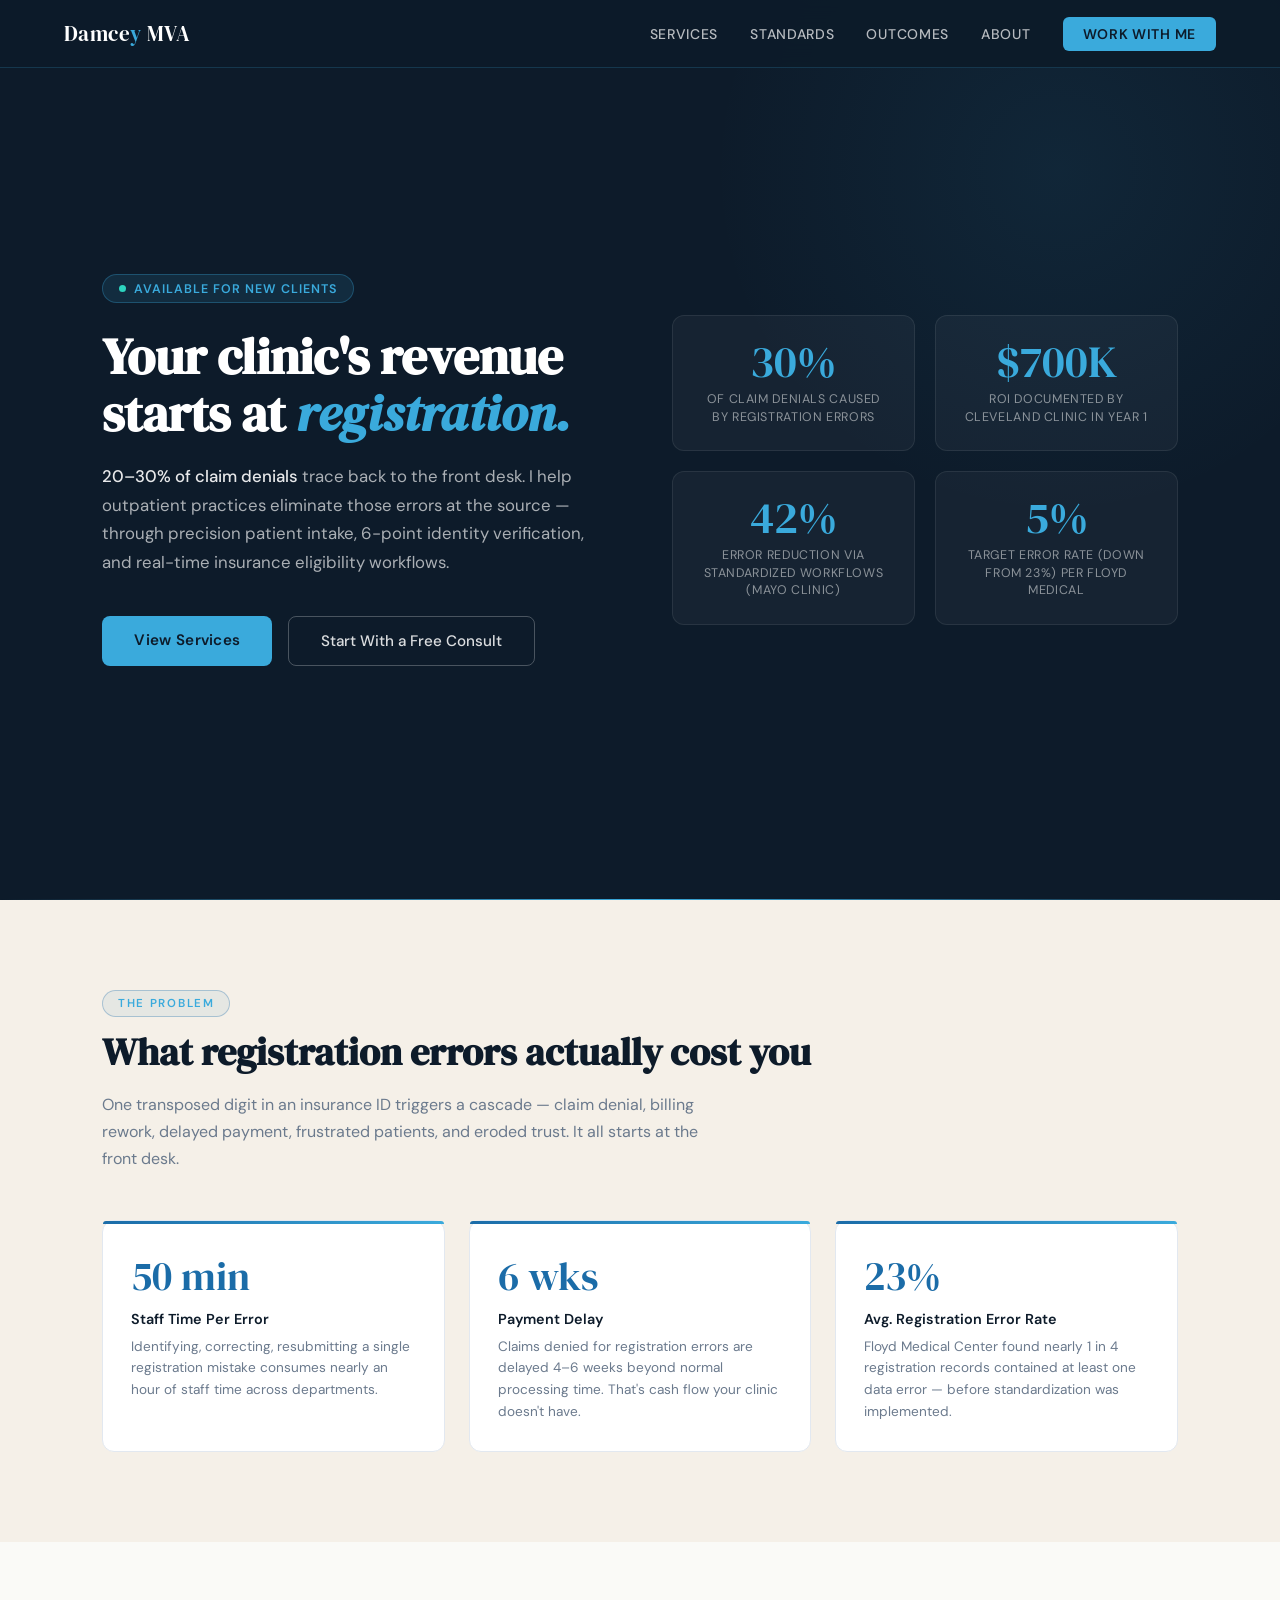
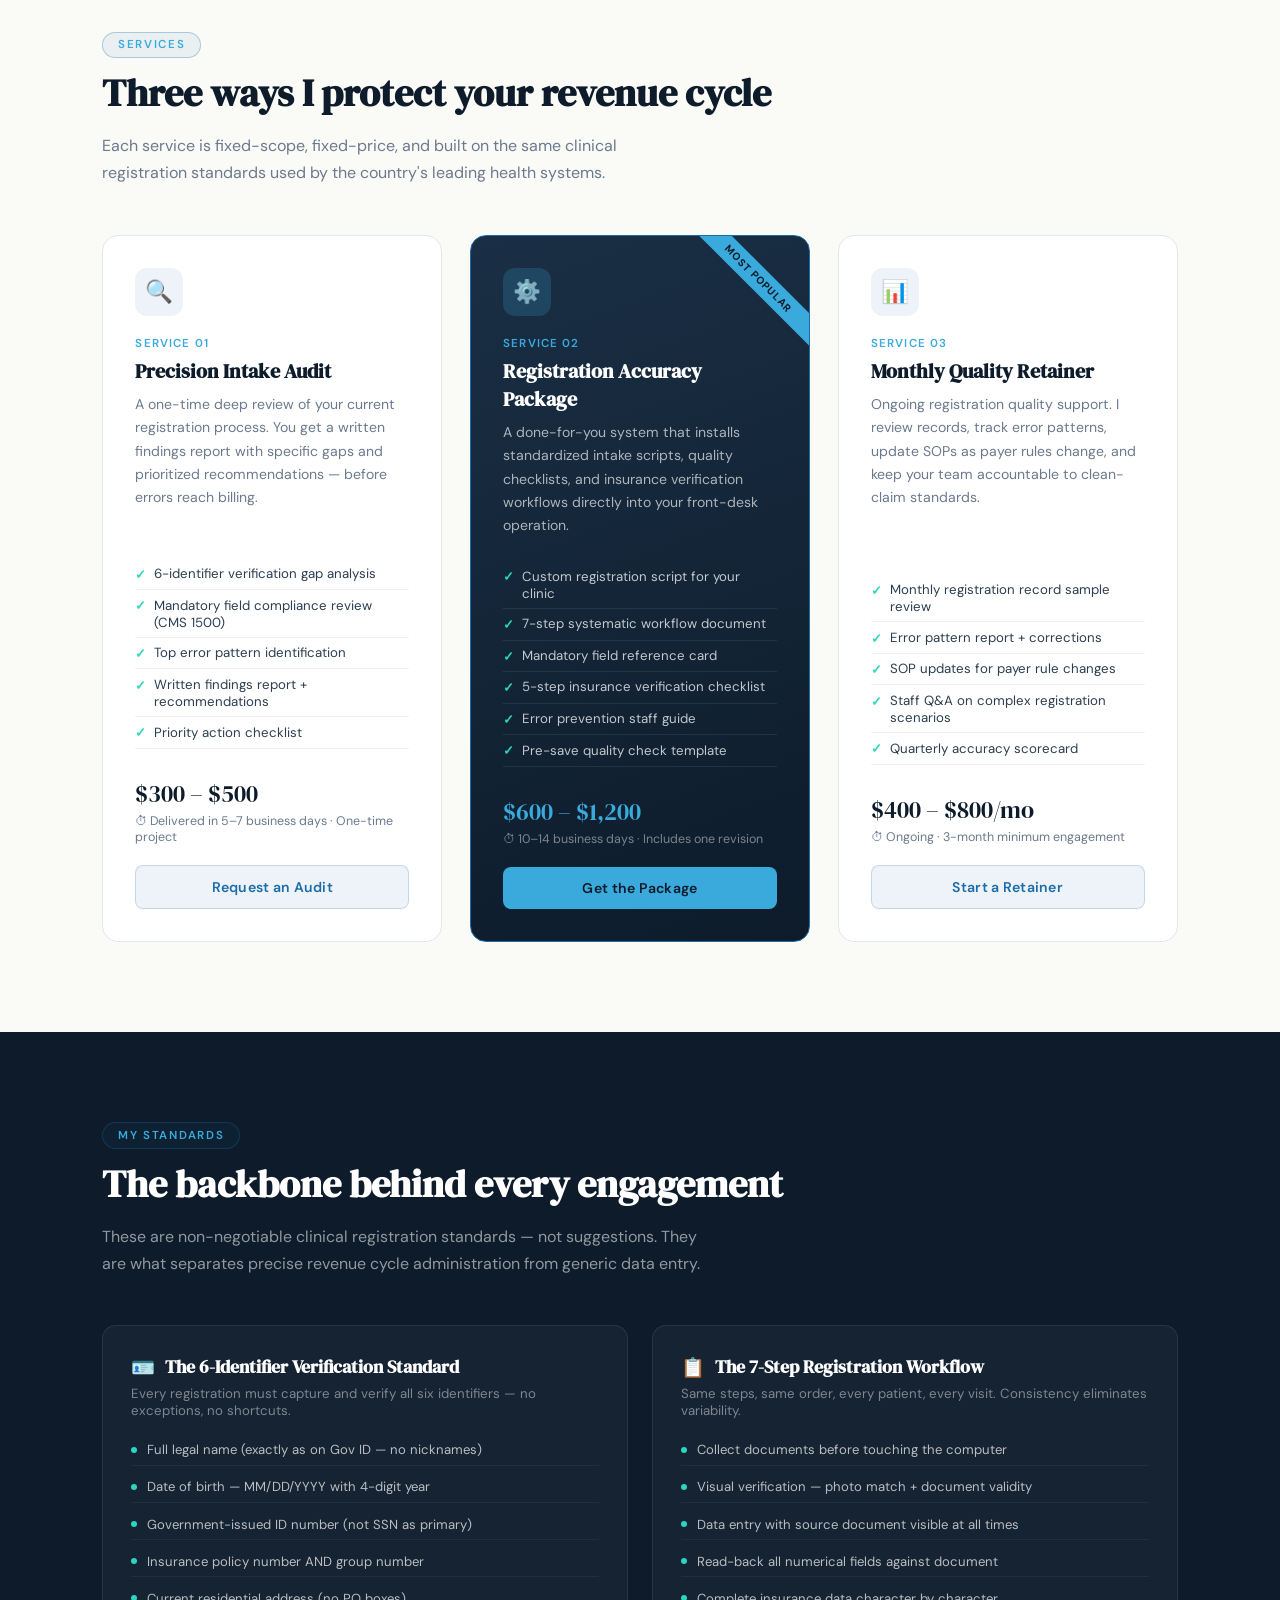
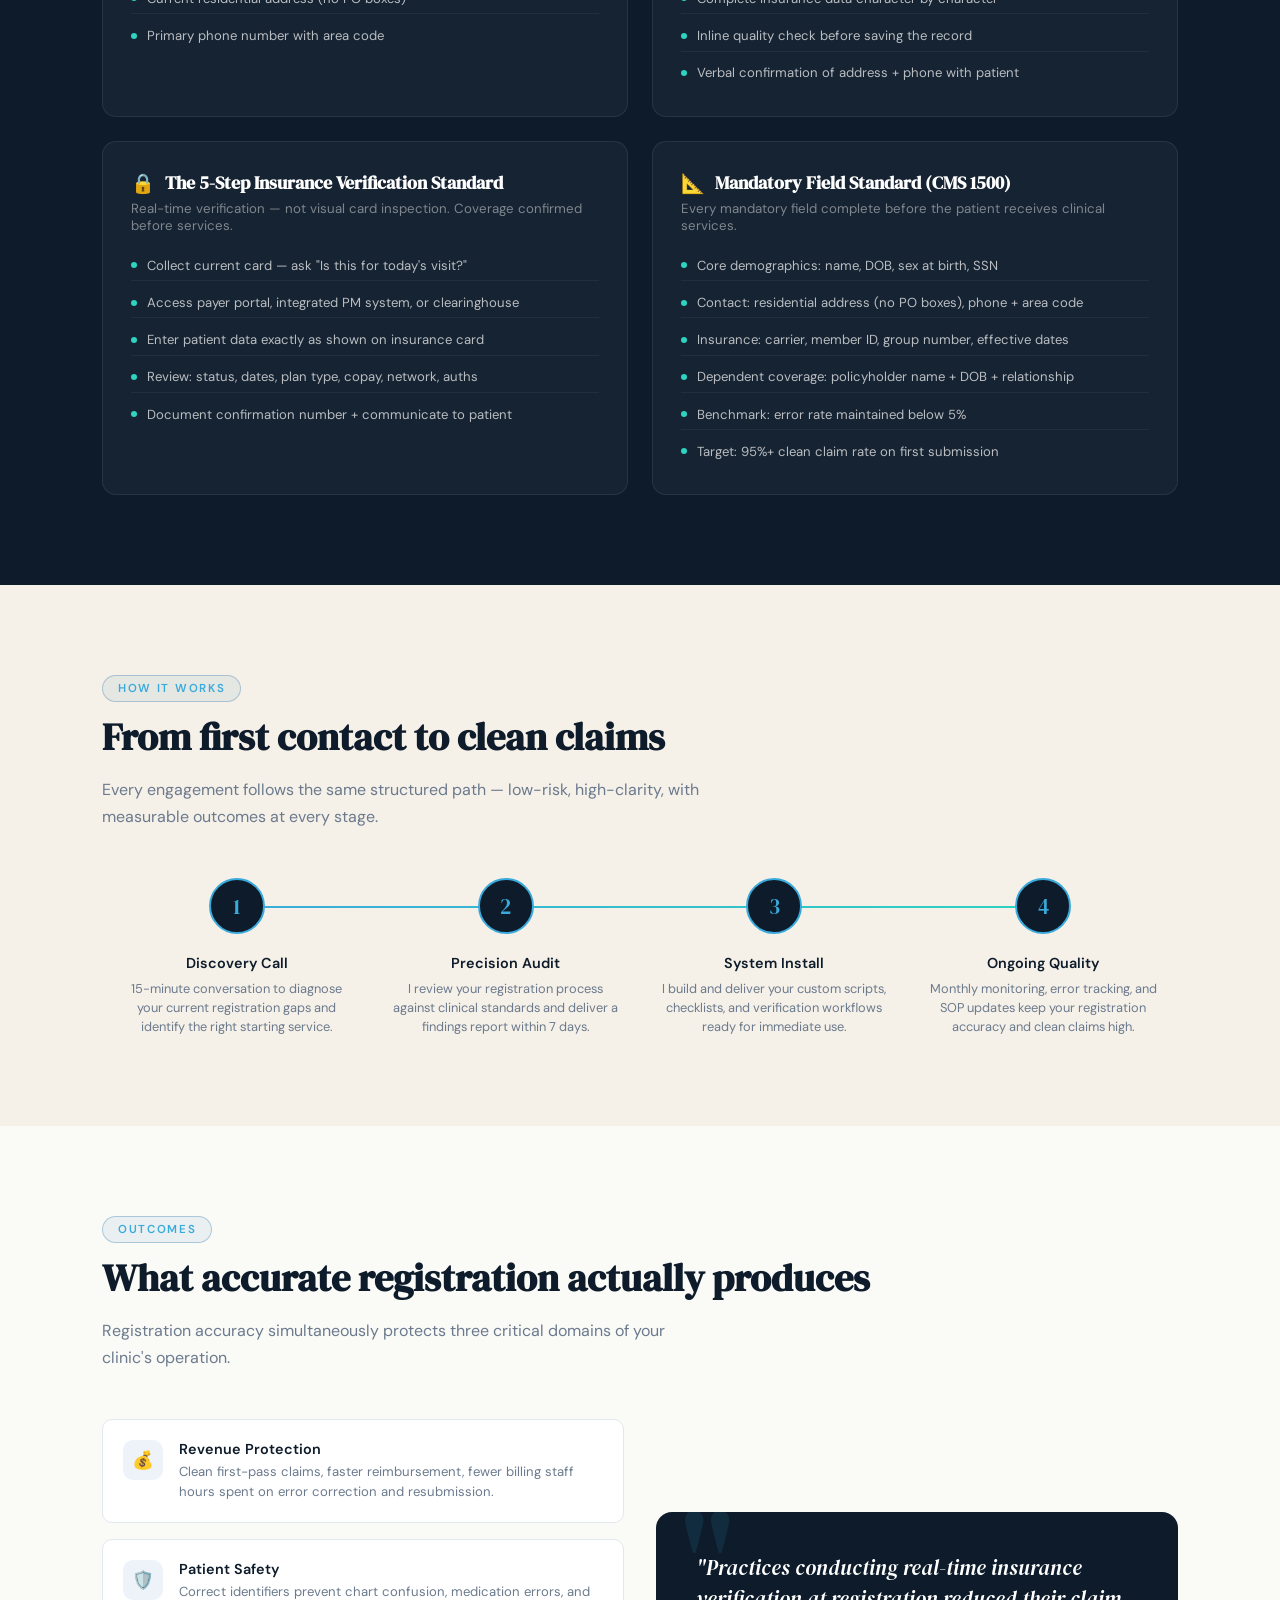
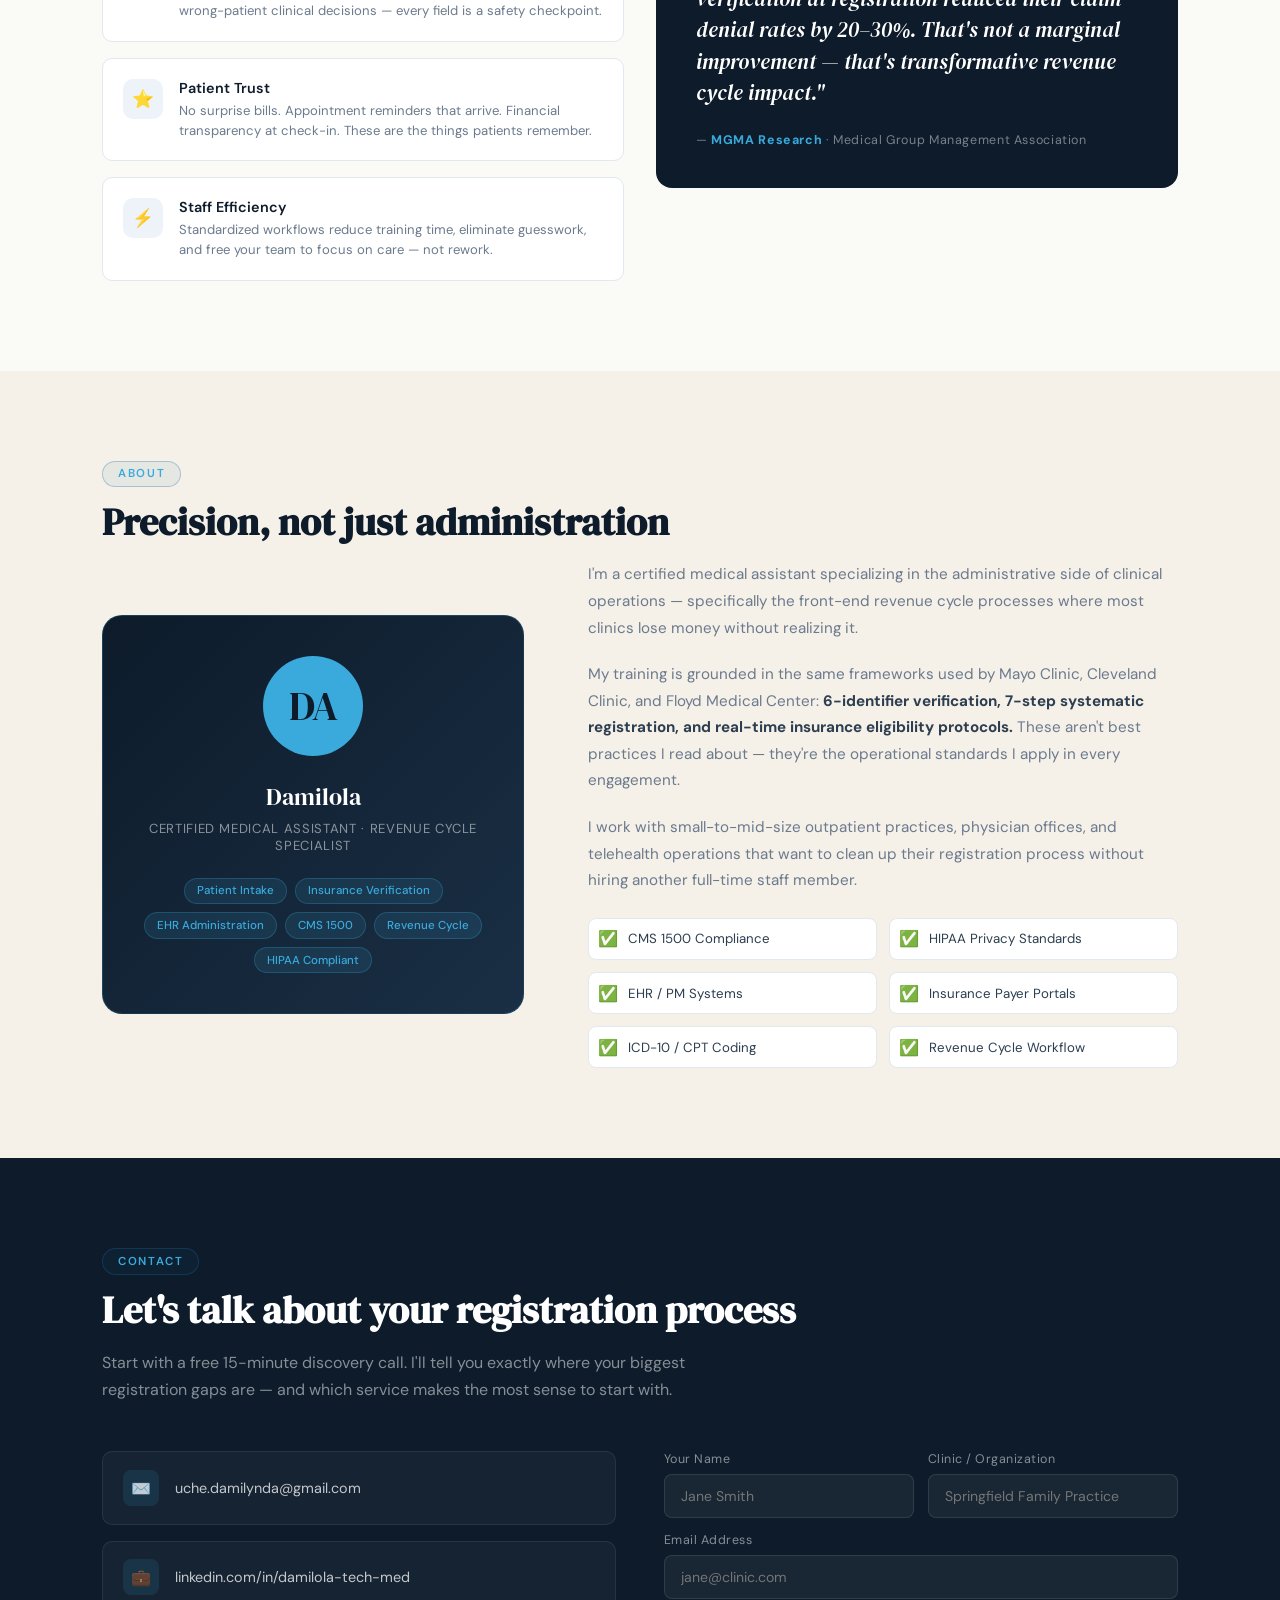
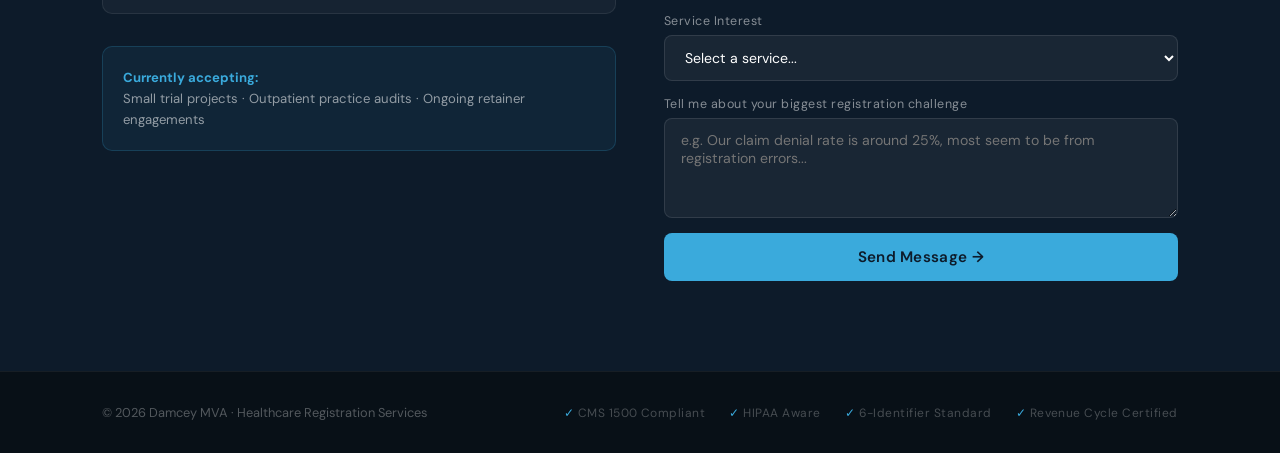
==== index.html @ 4272f85a "Modified index A more detailed clarity of my service" ====
<!DOCTYPE html>
<html lang="en">
<head>
<meta charset="UTF-8">
<meta name="viewport" content="width=device-width, initial-scale=1.0">
<title>Damilola | Medical Assistant & Revenue Cycle Specialist</title>
<link href="https://fonts.googleapis.com/css2?family=DM+Serif+Display:ital@0;1&family=DM+Sans:wght@300;400;500;600&display=swap" rel="stylesheet">
<style>
  :root {
    --navy: #0D1B2A;
    --navy2: #1A2F45;
    --blue: #1B6CA8;
    --accent: #3AAADC;
    --mint: #2DD4BF;
    --warm: #F5F0E8;
    --cream: #FAFAF7;
    --text: #2C3E50;
    --muted: #6B7A8D;
    --border: #E2E8F0;
    --white: #FFFFFF;
  }

  * { margin: 0; padding: 0; box-sizing: border-box; }

  html { scroll-behavior: smooth; }

  body {
    font-family: 'DM Sans', sans-serif;
    background: var(--cream);
    color: var(--text);
    overflow-x: hidden;
  }

  /* ── NAV ── */
  nav {
    position: fixed; top: 0; left: 0; right: 0;
    z-index: 100;
    background: rgba(13,27,42,0.97);
    backdrop-filter: blur(12px);
    padding: 0 5%;
    display: flex; align-items: center; justify-content: space-between;
    height: 68px;
    border-bottom: 1px solid rgba(58,170,220,0.2);
  }
  .nav-logo {
    font-family: 'DM Serif Display', serif;
    font-size: 1.3rem;
    color: var(--white);
    letter-spacing: 0.02em;
  }
  .nav-logo span { color: var(--accent); }
  .nav-links { display: flex; gap: 2rem; list-style: none; }
  .nav-links a {
    color: rgba(255,255,255,0.7);
    text-decoration: none;
    font-size: 0.875rem;
    font-weight: 500;
    letter-spacing: 0.05em;
    text-transform: uppercase;
    transition: color 0.2s;
  }
  .nav-links a:hover { color: var(--accent); }
  .nav-cta {
    background: var(--accent);
    color: var(--navy) !important;
    padding: 0.5rem 1.25rem;
    border-radius: 6px;
    font-weight: 600 !important;
    transition: background 0.2s !important;
  }
  .nav-cta:hover { background: var(--mint) !important; color: var(--navy) !important; }

  /* ── HERO ── */
  .hero {
    min-height: 100vh;
    background: var(--navy);
    display: grid;
    grid-template-columns: 1fr 1fr;
    align-items: center;
    padding: 100px 8% 60px;
    gap: 4rem;
    position: relative;
    overflow: hidden;
  }
  .hero::before {
    content: '';
    position: absolute; top: -20%; right: -10%;
    width: 700px; height: 700px;
    background: radial-gradient(circle, rgba(58,170,220,0.08) 0%, transparent 70%);
    pointer-events: none;
  }
  .hero::after {
    content: '';
    position: absolute; bottom: 0; left: 0; right: 0;
    height: 1px;
    background: linear-gradient(90deg, transparent, var(--accent), transparent);
  }
  .hero-tag {
    display: inline-flex; align-items: center; gap: 0.5rem;
    background: rgba(58,170,220,0.12);
    border: 1px solid rgba(58,170,220,0.3);
    border-radius: 100px;
    padding: 0.35rem 1rem;
    font-size: 0.78rem;
    color: var(--accent);
    letter-spacing: 0.08em;
    text-transform: uppercase;
    font-weight: 600;
    margin-bottom: 1.5rem;
  }
  .hero-tag::before {
    content: '';
    width: 7px; height: 7px;
    background: var(--mint);
    border-radius: 50%;
    animation: pulse 2s infinite;
  }
  @keyframes pulse {
    0%, 100% { opacity: 1; transform: scale(1); }
    50% { opacity: 0.5; transform: scale(0.7); }
  }
  .hero h1 {
    font-family: 'DM Serif Display', serif;
    font-size: clamp(2.4rem, 4vw, 3.8rem);
    color: var(--white);
    line-height: 1.12;
    margin-bottom: 1.25rem;
  }
  .hero h1 em {
    font-style: italic;
    color: var(--accent);
  }
  .hero-sub {
    font-size: 1.05rem;
    color: rgba(255,255,255,0.65);
    line-height: 1.7;
    max-width: 500px;
    margin-bottom: 2.5rem;
  }
  .hero-sub strong { color: rgba(255,255,255,0.9); font-weight: 500; }
  .hero-btns { display: flex; gap: 1rem; flex-wrap: wrap; }
  .btn-primary {
    background: var(--accent);
    color: var(--navy);
    padding: 0.85rem 2rem;
    border-radius: 8px;
    font-weight: 600;
    font-size: 0.95rem;
    text-decoration: none;
    transition: all 0.2s;
    letter-spacing: 0.02em;
  }
  .btn-primary:hover { background: var(--mint); transform: translateY(-1px); }
  .btn-outline {
    border: 1px solid rgba(255,255,255,0.25);
    color: rgba(255,255,255,0.85);
    padding: 0.85rem 2rem;
    border-radius: 8px;
    font-weight: 500;
    font-size: 0.95rem;
    text-decoration: none;
    transition: all 0.2s;
  }
  .btn-outline:hover { border-color: var(--accent); color: var(--accent); }
  .hero-stats {
    display: grid; grid-template-columns: 1fr 1fr; gap: 1.25rem;
    animation: fadeUp 0.8s 0.3s both;
  }
  @keyframes fadeUp {
    from { opacity: 0; transform: translateY(20px); }
    to { opacity: 1; transform: translateY(0); }
  }
  .stat-card {
    background: rgba(255,255,255,0.04);
    border: 1px solid rgba(255,255,255,0.08);
    border-radius: 12px;
    padding: 1.5rem;
    text-align: center;
    transition: border-color 0.2s;
  }
  .stat-card:hover { border-color: rgba(58,170,220,0.4); }
  .stat-number {
    font-family: 'DM Serif Display', serif;
    font-size: 2.8rem;
    color: var(--accent);
    line-height: 1;
    margin-bottom: 0.4rem;
  }
  .stat-label {
    font-size: 0.78rem;
    color: rgba(255,255,255,0.5);
    letter-spacing: 0.05em;
    text-transform: uppercase;
    line-height: 1.4;
  }

  /* ── SECTION SHELL ── */
  section { padding: 90px 8%; }
  .section-label {
    display: inline-block;
    font-size: 0.72rem;
    letter-spacing: 0.15em;
    text-transform: uppercase;
    font-weight: 600;
    color: var(--accent);
    margin-bottom: 0.75rem;
    padding: 0.3rem 0.9rem;
    border: 1px solid rgba(27,108,168,0.3);
    border-radius: 100px;
    background: rgba(27,108,168,0.07);
  }
  .section-heading {
    font-family: 'DM Serif Display', serif;
    font-size: clamp(1.9rem, 3vw, 2.8rem);
    color: var(--navy);
    line-height: 1.2;
    margin-bottom: 1rem;
  }
  .section-sub {
    font-size: 1rem;
    color: var(--muted);
    line-height: 1.7;
    max-width: 600px;
    margin-bottom: 3rem;
  }

  /* ── PROBLEM SECTION ── */
  .problem { background: var(--warm); }
  .problem-grid {
    display: grid; grid-template-columns: repeat(3, 1fr); gap: 1.5rem;
    margin-top: 2.5rem;
  }
  .problem-card {
    background: var(--white);
    border: 1px solid var(--border);
    border-radius: 12px;
    padding: 1.75rem;
    position: relative;
    transition: transform 0.2s, box-shadow 0.2s;
  }
  .problem-card:hover { transform: translateY(-3px); box-shadow: 0 8px 32px rgba(0,0,0,0.08); }
  .problem-card::before {
    content: '';
    position: absolute; top: 0; left: 0; right: 0;
    height: 3px;
    background: linear-gradient(90deg, var(--blue), var(--accent));
    border-radius: 12px 12px 0 0;
  }
  .problem-stat {
    font-family: 'DM Serif Display', serif;
    font-size: 2.5rem;
    color: var(--blue);
    margin-bottom: 0.4rem;
  }
  .problem-card h4 { font-size: 0.9rem; font-weight: 600; color: var(--navy); margin-bottom: 0.5rem; }
  .problem-card p { font-size: 0.85rem; color: var(--muted); line-height: 1.6; }

  /* ── SERVICES ── */
  .services { background: var(--cream); }
  .services-grid { display: grid; grid-template-columns: repeat(3, 1fr); gap: 1.75rem; }
  .service-card {
    background: var(--white);
    border: 1px solid var(--border);
    border-radius: 16px;
    padding: 2rem;
    display: flex; flex-direction: column;
    transition: all 0.25s;
    position: relative;
    overflow: hidden;
  }
  .service-card:hover { border-color: var(--accent); box-shadow: 0 12px 40px rgba(27,108,168,0.1); transform: translateY(-3px); }
  .service-card.featured {
    border-color: var(--blue);
    background: linear-gradient(160deg, var(--navy2), var(--navy));
    color: var(--white);
  }
  .service-card.featured::after {
    content: 'MOST POPULAR';
    position: absolute; top: 1.25rem; right: -2rem;
    background: var(--accent);
    color: var(--navy);
    font-size: 0.65rem;
    font-weight: 700;
    letter-spacing: 0.1em;
    padding: 0.3rem 3rem;
    transform: rotate(45deg) translateX(1rem);
  }
  .service-icon {
    width: 48px; height: 48px;
    border-radius: 12px;
    display: flex; align-items: center; justify-content: center;
    font-size: 1.4rem;
    margin-bottom: 1.25rem;
  }
  .service-card:not(.featured) .service-icon { background: rgba(27,108,168,0.08); }
  .service-card.featured .service-icon { background: rgba(58,170,220,0.2); }
  .service-card h3 {
    font-family: 'DM Serif Display', serif;
    font-size: 1.25rem;
    margin-bottom: 0.5rem;
    color: inherit;
  }
  .service-card:not(.featured) h3 { color: var(--navy); }
  .service-number {
    font-size: 0.72rem;
    letter-spacing: 0.1em;
    text-transform: uppercase;
    font-weight: 600;
    margin-bottom: 0.4rem;
    color: var(--accent);
  }
  .service-desc {
    font-size: 0.88rem;
    line-height: 1.65;
    margin-bottom: 1.5rem;
    flex: 1;
  }
  .service-card:not(.featured) .service-desc { color: var(--muted); }
  .service-card.featured .service-desc { color: rgba(255,255,255,0.65); }
  .service-deliverables { list-style: none; margin-bottom: 1.75rem; }
  .service-deliverables li {
    font-size: 0.83rem;
    padding: 0.4rem 0;
    display: flex; align-items: flex-start; gap: 0.5rem;
    border-bottom: 1px solid rgba(0,0,0,0.05);
  }
  .service-card.featured .service-deliverables li { border-bottom-color: rgba(255,255,255,0.08); color: rgba(255,255,255,0.75); }
  .service-deliverables li::before {
    content: '✓';
    color: var(--mint);
    font-weight: 700;
    font-size: 0.8rem;
    flex-shrink: 0;
    margin-top: 0.05rem;
  }
  .service-price {
    font-family: 'DM Serif Display', serif;
    font-size: 1.5rem;
    margin-bottom: 0.2rem;
  }
  .service-card:not(.featured) .service-price { color: var(--navy); }
  .service-card.featured .service-price { color: var(--accent); }
  .service-timeline { font-size: 0.78rem; color: var(--muted); margin-bottom: 1.25rem; }
  .service-card.featured .service-timeline { color: rgba(255,255,255,0.45); }
  .btn-service {
    display: block; text-align: center;
    padding: 0.75rem;
    border-radius: 8px;
    font-size: 0.88rem;
    font-weight: 600;
    text-decoration: none;
    transition: all 0.2s;
    letter-spacing: 0.02em;
  }
  .service-card:not(.featured) .btn-service {
    background: rgba(27,108,168,0.08);
    color: var(--blue);
    border: 1px solid rgba(27,108,168,0.2);
  }
  .service-card:not(.featured) .btn-service:hover { background: var(--blue); color: var(--white); }
  .service-card.featured .btn-service { background: var(--accent); color: var(--navy); }
  .service-card.featured .btn-service:hover { background: var(--mint); }

  /* ── STANDARDS ── */
  .standards { background: var(--navy); }
  .standards .section-heading { color: var(--white); }
  .standards .section-sub { color: rgba(255,255,255,0.55); }
  .standards-grid { display: grid; grid-template-columns: repeat(2, 1fr); gap: 1.5rem; }
  .standard-block {
    background: rgba(255,255,255,0.04);
    border: 1px solid rgba(255,255,255,0.08);
    border-radius: 14px;
    padding: 1.75rem;
    transition: border-color 0.2s;
  }
  .standard-block:hover { border-color: rgba(58,170,220,0.35); }
  .standard-block h4 {
    font-family: 'DM Serif Display', serif;
    font-size: 1.1rem;
    color: var(--white);
    margin-bottom: 0.3rem;
    display: flex; align-items: center; gap: 0.6rem;
  }
  .standard-block h4 span { color: var(--accent); font-size: 1.2rem; }
  .standard-block p { font-size: 0.83rem; color: rgba(255,255,255,0.45); margin-bottom: 1rem; }
  .standard-items { display: flex; flex-direction: column; gap: 0.4rem; }
  .standard-item {
    display: flex; align-items: center; gap: 0.6rem;
    font-size: 0.82rem;
    color: rgba(255,255,255,0.7);
    padding: 0.4rem 0;
    border-bottom: 1px solid rgba(255,255,255,0.05);
  }
  .standard-item:last-child { border-bottom: none; }
  .standard-item::before {
    content: '';
    width: 6px; height: 6px;
    background: var(--mint);
    border-radius: 50%;
    flex-shrink: 0;
  }

  /* ── PROCESS ── */
  .process { background: var(--warm); }
  .process-steps {
    display: grid; grid-template-columns: repeat(4, 1fr); gap: 0;
    margin-top: 2rem;
    position: relative;
  }
  .process-steps::before {
    content: '';
    position: absolute; top: 28px; left: 10%; right: 10%;
    height: 2px;
    background: linear-gradient(90deg, var(--accent), var(--mint));
    z-index: 0;
  }
  .process-step { text-align: center; padding: 0 1rem; position: relative; z-index: 1; }
  .step-num {
    width: 56px; height: 56px;
    background: var(--navy);
    border: 2px solid var(--accent);
    border-radius: 50%;
    display: flex; align-items: center; justify-content: center;
    font-family: 'DM Serif Display', serif;
    font-size: 1.3rem;
    color: var(--accent);
    margin: 0 auto 1.25rem;
  }
  .process-step h4 { font-size: 0.9rem; font-weight: 600; color: var(--navy); margin-bottom: 0.4rem; }
  .process-step p { font-size: 0.8rem; color: var(--muted); line-height: 1.5; }

  /* ── OUTCOMES ── */
  .outcomes { background: var(--cream); }
  .outcomes-grid { display: grid; grid-template-columns: 1fr 1fr; gap: 2rem; align-items: center; }
  .outcomes-list { display: flex; flex-direction: column; gap: 1rem; }
  .outcome-item {
    display: flex; gap: 1rem; align-items: flex-start;
    background: var(--white);
    border: 1px solid var(--border);
    border-radius: 10px;
    padding: 1.25rem;
    transition: border-color 0.2s;
  }
  .outcome-item:hover { border-color: var(--accent); }
  .outcome-icon {
    width: 40px; height: 40px; flex-shrink: 0;
    background: rgba(27,108,168,0.08);
    border-radius: 10px;
    display: flex; align-items: center; justify-content: center;
    font-size: 1.1rem;
  }
  .outcome-item h4 { font-size: 0.9rem; font-weight: 600; color: var(--navy); margin-bottom: 0.25rem; }
  .outcome-item p { font-size: 0.82rem; color: var(--muted); line-height: 1.5; }
  .outcomes-quote {
    background: var(--navy);
    border-radius: 16px;
    padding: 2.5rem;
    position: relative;
    overflow: hidden;
  }
  .outcomes-quote::before {
    content: '"';
    position: absolute; top: -1rem; left: 1.5rem;
    font-family: 'DM Serif Display', serif;
    font-size: 8rem;
    color: rgba(58,170,220,0.12);
    line-height: 1;
  }
  .outcomes-quote blockquote {
    font-family: 'DM Serif Display', serif;
    font-size: 1.3rem;
    color: var(--white);
    line-height: 1.5;
    font-style: italic;
    margin-bottom: 1.5rem;
    position: relative; z-index: 1;
  }
  .quote-source { font-size: 0.78rem; color: rgba(255,255,255,0.45); letter-spacing: 0.05em; }
  .quote-source strong { color: var(--accent); }

  /* ── ABOUT ── */
  .about { background: var(--warm); }
  .about-grid { display: grid; grid-template-columns: 1fr 1.4fr; gap: 4rem; align-items: center; }
  .about-visual {
    background: linear-gradient(135deg, var(--navy), var(--navy2));
    border-radius: 20px;
    padding: 2.5rem;
    text-align: center;
    border: 1px solid rgba(58,170,220,0.2);
  }
  .about-initials {
    width: 100px; height: 100px;
    background: var(--accent);
    border-radius: 50%;
    display: flex; align-items: center; justify-content: center;
    font-family: 'DM Serif Display', serif;
    font-size: 2.5rem;
    color: var(--navy);
    margin: 0 auto 1.5rem;
  }
  .about-name {
    font-family: 'DM Serif Display', serif;
    font-size: 1.5rem;
    color: var(--white);
    margin-bottom: 0.4rem;
  }
  .about-title { font-size: 0.82rem; color: rgba(255,255,255,0.5); letter-spacing: 0.05em; text-transform: uppercase; margin-bottom: 1.5rem; }
  .about-badges { display: flex; flex-wrap: wrap; gap: 0.5rem; justify-content: center; }
  .badge {
    background: rgba(58,170,220,0.12);
    border: 1px solid rgba(58,170,220,0.25);
    border-radius: 100px;
    padding: 0.3rem 0.75rem;
    font-size: 0.72rem;
    color: var(--accent);
    font-weight: 500;
  }
  .about-content p { font-size: 0.95rem; color: var(--muted); line-height: 1.75; margin-bottom: 1.25rem; }
  .about-content strong { color: var(--text); }
  .credentials { display: grid; grid-template-columns: 1fr 1fr; gap: 0.75rem; margin-top: 1.5rem; }
  .credential {
    display: flex; align-items: center; gap: 0.6rem;
    font-size: 0.83rem;
    color: var(--text);
    padding: 0.6rem;
    background: var(--white);
    border-radius: 8px;
    border: 1px solid var(--border);
  }
  .credential span:first-child { font-size: 1rem; }

  /* ── CONTACT ── */
  .contact { background: var(--navy); }
  .contact .section-heading { color: var(--white); }
  .contact .section-sub { color: rgba(255,255,255,0.5); }
  .contact-grid { display: grid; grid-template-columns: 1fr 1fr; gap: 3rem; align-items: start; }
  .contact-info { display: flex; flex-direction: column; gap: 1rem; }
  .contact-link {
    display: flex; align-items: center; gap: 1rem;
    background: rgba(255,255,255,0.04);
    border: 1px solid rgba(255,255,255,0.08);
    border-radius: 10px;
    padding: 1.1rem 1.25rem;
    text-decoration: none;
    color: rgba(255,255,255,0.75);
    font-size: 0.9rem;
    transition: all 0.2s;
  }
  .contact-link:hover { border-color: var(--accent); color: var(--accent); }
  .contact-link-icon {
    width: 36px; height: 36px;
    background: rgba(58,170,220,0.12);
    border-radius: 8px;
    display: flex; align-items: center; justify-content: center;
    font-size: 1rem;
    flex-shrink: 0;
  }
  .contact-form { display: flex; flex-direction: column; gap: 0.9rem; }
  .form-row { display: grid; grid-template-columns: 1fr 1fr; gap: 0.9rem; }
  .form-field { display: flex; flex-direction: column; gap: 0.4rem; }
  .form-field label { font-size: 0.78rem; color: rgba(255,255,255,0.5); letter-spacing: 0.04em; }
  .form-field input, .form-field textarea, .form-field select {
    background: rgba(255,255,255,0.05);
    border: 1px solid rgba(255,255,255,0.1);
    border-radius: 8px;
    padding: 0.75rem 1rem;
    color: var(--white);
    font-family: 'DM Sans', sans-serif;
    font-size: 0.88rem;
    outline: none;
    transition: border-color 0.2s;
    width: 100%;
  }
  .form-field input:focus, .form-field textarea:focus, .form-field select:focus {
    border-color: var(--accent);
  }
  .form-field textarea { resize: vertical; min-height: 100px; }
  .form-field select option { background: var(--navy2); }
  .btn-submit {
    background: var(--accent);
    color: var(--navy);
    border: none;
    padding: 0.9rem 2rem;
    border-radius: 8px;
    font-family: 'DM Sans', sans-serif;
    font-size: 0.95rem;
    font-weight: 600;
    cursor: pointer;
    transition: all 0.2s;
    letter-spacing: 0.02em;
  }
  .btn-submit:hover { background: var(--mint); transform: translateY(-1px); }

  /* ── FOOTER ── */
  footer {
    background: #081017;
    padding: 2rem 8%;
    display: flex; align-items: center; justify-content: space-between;
    border-top: 1px solid rgba(255,255,255,0.06);
  }
  footer p { font-size: 0.8rem; color: rgba(255,255,255,0.3); }
  .footer-standards {
    display: flex; gap: 1.5rem;
    list-style: none;
  }
  .footer-standards li {
    font-size: 0.75rem;
    color: rgba(255,255,255,0.25);
    letter-spacing: 0.04em;
  }
  .footer-standards li span { color: var(--accent); }

  /* ── RESPONSIVE ── */
  @media (max-width: 900px) {
    .hero { grid-template-columns: 1fr; padding-top: 120px; }
    .hero-stats { grid-template-columns: repeat(2, 1fr); }
    .problem-grid, .services-grid, .standards-grid, .outcomes-grid, .about-grid, .contact-grid { grid-template-columns: 1fr; }
    .process-steps { grid-template-columns: 1fr 1fr; }
    .process-steps::before { display: none; }
    nav .nav-links { display: none; }
    .credentials { grid-template-columns: 1fr; }
    footer { flex-direction: column; gap: 1rem; text-align: center; }
    .footer-standards { flex-wrap: wrap; justify-content: center; }
    .form-row { grid-template-columns: 1fr; }
  }
</style>
</head>
<body>

<!-- NAV -->
<nav>
  <div class="nav-logo">Damce<span>y</span> MVA</div>
  <ul class="nav-links">
    <li><a href="#services">Services</a></li>
    <li><a href="#standards">Standards</a></li>
    <li><a href="#outcomes">Outcomes</a></li>
    <li><a href="#about">About</a></li>
    <li><a href="#contact" class="nav-cta">Work With Me</a></li>
  </ul>
</nav>

<!-- HERO -->
<section class="hero">
  <div class="hero-content" style="animation: fadeUp 0.6s both;">
    <div class="hero-tag">Available for New Clients</div>
    <h1>Your clinic's revenue starts at <em>registration.</em></h1>
    <p class="hero-sub">
      <strong>20–30% of claim denials</strong> trace back to the front desk. I help outpatient practices eliminate those errors at the source — through precision patient intake, 6-point identity verification, and real-time insurance eligibility workflows.
    </p>
    <div class="hero-btns">
      <a href="#services" class="btn-primary">View Services</a>
      <a href="#contact" class="btn-outline">Start With a Free Consult</a>
    </div>
  </div>
  <div class="hero-stats">
    <div class="stat-card">
      <div class="stat-number">30%</div>
      <div class="stat-label">of claim denials caused by registration errors</div>
    </div>
    <div class="stat-card">
      <div class="stat-number">$700K</div>
      <div class="stat-label">ROI documented by Cleveland Clinic in year 1</div>
    </div>
    <div class="stat-card">
      <div class="stat-number">42%</div>
      <div class="stat-label">error reduction via standardized workflows (Mayo Clinic)</div>
    </div>
    <div class="stat-card">
      <div class="stat-number">5%</div>
      <div class="stat-label">target error rate (down from 23%) per Floyd Medical</div>
    </div>
  </div>
</section>

<!-- PROBLEM -->
<section class="problem">
  <span class="section-label">The Problem</span>
  <h2 class="section-heading">What registration errors actually cost you</h2>
  <p class="section-sub">One transposed digit in an insurance ID triggers a cascade — claim denial, billing rework, delayed payment, frustrated patients, and eroded trust. It all starts at the front desk.</p>
  <div class="problem-grid">
    <div class="problem-card">
      <div class="problem-stat">50 min</div>
      <h4>Staff Time Per Error</h4>
      <p>Identifying, correcting, resubmitting a single registration mistake consumes nearly an hour of staff time across departments.</p>
    </div>
    <div class="problem-card">
      <div class="problem-stat">6 wks</div>
      <h4>Payment Delay</h4>
      <p>Claims denied for registration errors are delayed 4–6 weeks beyond normal processing time. That's cash flow your clinic doesn't have.</p>
    </div>
    <div class="problem-card">
      <div class="problem-stat">23%</div>
      <h4>Avg. Registration Error Rate</h4>
      <p>Floyd Medical Center found nearly 1 in 4 registration records contained at least one data error — before standardization was implemented.</p>
    </div>
  </div>
</section>

<!-- SERVICES -->
<section class="services" id="services">
  <span class="section-label">Services</span>
  <h2 class="section-heading">Three ways I protect your revenue cycle</h2>
  <p class="section-sub">Each service is fixed-scope, fixed-price, and built on the same clinical registration standards used by the country's leading health systems.</p>
  <div class="services-grid">
    <div class="service-card">
      <div class="service-icon">🔍</div>
      <div class="service-number">Service 01</div>
      <h3>Precision Intake Audit</h3>
      <p class="service-desc">A one-time deep review of your current registration process. You get a written findings report with specific gaps and prioritized recommendations — before errors reach billing.</p>
      <ul class="service-deliverables">
        <li>6-identifier verification gap analysis</li>
        <li>Mandatory field compliance review (CMS 1500)</li>
        <li>Top error pattern identification</li>
        <li>Written findings report + recommendations</li>
        <li>Priority action checklist</li>
      </ul>
      <div class="service-price">$300 – $500</div>
      <div class="service-timeline">⏱ Delivered in 5–7 business days · One-time project</div>
      <a href="#contact" class="btn-service">Request an Audit</a>
    </div>

    <div class="service-card featured">
      <div class="service-icon">⚙️</div>
      <div class="service-number">Service 02</div>
      <h3>Registration Accuracy Package</h3>
      <p class="service-desc">A done-for-you system that installs standardized intake scripts, quality checklists, and insurance verification workflows directly into your front-desk operation.</p>
      <ul class="service-deliverables">
        <li>Custom registration script for your clinic</li>
        <li>7-step systematic workflow document</li>
        <li>Mandatory field reference card</li>
        <li>5-step insurance verification checklist</li>
        <li>Error prevention staff guide</li>
        <li>Pre-save quality check template</li>
      </ul>
      <div class="service-price">$600 – $1,200</div>
      <div class="service-timeline">⏱ 10–14 business days · Includes one revision</div>
      <a href="#contact" class="btn-service">Get the Package</a>
    </div>

    <div class="service-card">
      <div class="service-icon">📊</div>
      <div class="service-number">Service 03</div>
      <h3>Monthly Quality Retainer</h3>
      <p class="service-desc">Ongoing registration quality support. I review records, track error patterns, update SOPs as payer rules change, and keep your team accountable to clean-claim standards.</p>
      <ul class="service-deliverables">
        <li>Monthly registration record sample review</li>
        <li>Error pattern report + corrections</li>
        <li>SOP updates for payer rule changes</li>
        <li>Staff Q&A on complex registration scenarios</li>
        <li>Quarterly accuracy scorecard</li>
      </ul>
      <div class="service-price">$400 – $800/mo</div>
      <div class="service-timeline">⏱ Ongoing · 3-month minimum engagement</div>
      <a href="#contact" class="btn-service">Start a Retainer</a>
    </div>
  </div>
</section>

<!-- STANDARDS -->
<section class="standards" id="standards">
  <span class="section-label">My Standards</span>
  <h2 class="section-heading">The backbone behind every engagement</h2>
  <p class="section-sub">These are non-negotiable clinical registration standards — not suggestions. They are what separates precise revenue cycle administration from generic data entry.</p>
  <div class="standards-grid">
    <div class="standard-block">
      <h4><span>🪪</span> The 6-Identifier Verification Standard</h4>
      <p>Every registration must capture and verify all six identifiers — no exceptions, no shortcuts.</p>
      <div class="standard-items">
        <div class="standard-item">Full legal name (exactly as on Gov ID — no nicknames)</div>
        <div class="standard-item">Date of birth — MM/DD/YYYY with 4-digit year</div>
        <div class="standard-item">Government-issued ID number (not SSN as primary)</div>
        <div class="standard-item">Insurance policy number AND group number</div>
        <div class="standard-item">Current residential address (no PO boxes)</div>
        <div class="standard-item">Primary phone number with area code</div>
      </div>
    </div>
    <div class="standard-block">
      <h4><span>📋</span> The 7-Step Registration Workflow</h4>
      <p>Same steps, same order, every patient, every visit. Consistency eliminates variability.</p>
      <div class="standard-items">
        <div class="standard-item">Collect documents before touching the computer</div>
        <div class="standard-item">Visual verification — photo match + document validity</div>
        <div class="standard-item">Data entry with source document visible at all times</div>
        <div class="standard-item">Read-back all numerical fields against document</div>
        <div class="standard-item">Complete insurance data character by character</div>
        <div class="standard-item">Inline quality check before saving the record</div>
        <div class="standard-item">Verbal confirmation of address + phone with patient</div>
      </div>
    </div>
    <div class="standard-block">
      <h4><span>🔒</span> The 5-Step Insurance Verification Standard</h4>
      <p>Real-time verification — not visual card inspection. Coverage confirmed before services.</p>
      <div class="standard-items">
        <div class="standard-item">Collect current card — ask "Is this for today's visit?"</div>
        <div class="standard-item">Access payer portal, integrated PM system, or clearinghouse</div>
        <div class="standard-item">Enter patient data exactly as shown on insurance card</div>
        <div class="standard-item">Review: status, dates, plan type, copay, network, auths</div>
        <div class="standard-item">Document confirmation number + communicate to patient</div>
      </div>
    </div>
    <div class="standard-block">
      <h4><span>📐</span> Mandatory Field Standard (CMS 1500)</h4>
      <p>Every mandatory field complete before the patient receives clinical services.</p>
      <div class="standard-items">
        <div class="standard-item">Core demographics: name, DOB, sex at birth, SSN</div>
        <div class="standard-item">Contact: residential address (no PO boxes), phone + area code</div>
        <div class="standard-item">Insurance: carrier, member ID, group number, effective dates</div>
        <div class="standard-item">Dependent coverage: policyholder name + DOB + relationship</div>
        <div class="standard-item">Benchmark: error rate maintained below 5%</div>
        <div class="standard-item">Target: 95%+ clean claim rate on first submission</div>
      </div>
    </div>
  </div>
</section>

<!-- PROCESS -->
<section class="process">
  <span class="section-label">How It Works</span>
  <h2 class="section-heading">From first contact to clean claims</h2>
  <p class="section-sub">Every engagement follows the same structured path — low-risk, high-clarity, with measurable outcomes at every stage.</p>
  <div class="process-steps">
    <div class="process-step">
      <div class="step-num">1</div>
      <h4>Discovery Call</h4>
      <p>15-minute conversation to diagnose your current registration gaps and identify the right starting service.</p>
    </div>
    <div class="process-step">
      <div class="step-num">2</div>
      <h4>Precision Audit</h4>
      <p>I review your registration process against clinical standards and deliver a findings report within 7 days.</p>
    </div>
    <div class="process-step">
      <div class="step-num">3</div>
      <h4>System Install</h4>
      <p>I build and deliver your custom scripts, checklists, and verification workflows ready for immediate use.</p>
    </div>
    <div class="process-step">
      <div class="step-num">4</div>
      <h4>Ongoing Quality</h4>
      <p>Monthly monitoring, error tracking, and SOP updates keep your registration accuracy and clean claims high.</p>
    </div>
  </div>
</section>

<!-- OUTCOMES -->
<section class="outcomes" id="outcomes">
  <span class="section-label">Outcomes</span>
  <h2 class="section-heading">What accurate registration actually produces</h2>
  <p class="section-sub">Registration accuracy simultaneously protects three critical domains of your clinic's operation.</p>
  <div class="outcomes-grid">
    <div class="outcomes-list">
      <div class="outcome-item">
        <div class="outcome-icon">💰</div>
        <div>
          <h4>Revenue Protection</h4>
          <p>Clean first-pass claims, faster reimbursement, fewer billing staff hours spent on error correction and resubmission.</p>
        </div>
      </div>
      <div class="outcome-item">
        <div class="outcome-icon">🛡️</div>
        <div>
          <h4>Patient Safety</h4>
          <p>Correct identifiers prevent chart confusion, medication errors, and wrong-patient clinical decisions — every field is a safety checkpoint.</p>
        </div>
      </div>
      <div class="outcome-item">
        <div class="outcome-icon">⭐</div>
        <div>
          <h4>Patient Trust</h4>
          <p>No surprise bills. Appointment reminders that arrive. Financial transparency at check-in. These are the things patients remember.</p>
        </div>
      </div>
      <div class="outcome-item">
        <div class="outcome-icon">⚡</div>
        <div>
          <h4>Staff Efficiency</h4>
          <p>Standardized workflows reduce training time, eliminate guesswork, and free your team to focus on care — not rework.</p>
        </div>
      </div>
    </div>
    <div class="outcomes-quote">
      <blockquote>"Practices conducting real-time insurance verification at registration reduced their claim denial rates by 20–30%. That's not a marginal improvement — that's transformative revenue cycle impact."</blockquote>
      <p class="quote-source">— <strong>MGMA Research</strong> · Medical Group Management Association</p>
    </div>
  </div>
</section>

<!-- ABOUT -->
<section class="about" id="about">
  <span class="section-label">About</span>
  <h2 class="section-heading">Precision, not just administration</h2>
  <div class="about-grid">
    <div class="about-visual">
      <div class="about-initials">DA</div>
      <div class="about-name">Damilola</div>
      <div class="about-title">Certified Medical Assistant · Revenue Cycle Specialist</div>
      <div class="about-badges">
        <span class="badge">Patient Intake</span>
        <span class="badge">Insurance Verification</span>
        <span class="badge">EHR Administration</span>
        <span class="badge">CMS 1500</span>
        <span class="badge">Revenue Cycle</span>
        <span class="badge">HIPAA Compliant</span>
      </div>
    </div>
    <div class="about-content">
      <p>I'm a certified medical assistant specializing in the administrative side of clinical operations — specifically the front-end revenue cycle processes where most clinics lose money without realizing it.</p>
      <p>My training is grounded in the same frameworks used by Mayo Clinic, Cleveland Clinic, and Floyd Medical Center: <strong>6-identifier verification, 7-step systematic registration, and real-time insurance eligibility protocols.</strong> These aren't best practices I read about — they're the operational standards I apply in every engagement.</p>
      <p>I work with small-to-mid-size outpatient practices, physician offices, and telehealth operations that want to clean up their registration process without hiring another full-time staff member.</p>
      <div class="credentials">
        <div class="credential"><span>✅</span> CMS 1500 Compliance</div>
        <div class="credential"><span>✅</span> HIPAA Privacy Standards</div>
        <div class="credential"><span>✅</span> EHR / PM Systems</div>
        <div class="credential"><span>✅</span> Insurance Payer Portals</div>
        <div class="credential"><span>✅</span> ICD-10 / CPT Coding</div>
        <div class="credential"><span>✅</span> Revenue Cycle Workflow</div>
      </div>
    </div>
  </div>
</section>

<!-- CONTACT -->
<section class="contact" id="contact">
  <span class="section-label">Contact</span>
  <h2 class="section-heading">Let's talk about your registration process</h2>
  <p class="section-sub">Start with a free 15-minute discovery call. I'll tell you exactly where your biggest registration gaps are — and which service makes the most sense to start with.</p>
  <div class="contact-grid">
    <div class="contact-info">
      <a href="mailto:uche.damilynda@gmail.com" class="contact-link">
        <div class="contact-link-icon">✉️</div>
        uche.damilynda@gmail.com
      </a>
      <a href="https://www.linkedin.com/in/damilola-tech-med/" target="_blank" class="contact-link">
        <div class="contact-link-icon">💼</div>
        linkedin.com/in/damilola-tech-med
      </a>
      <div style="margin-top:1rem; padding:1.25rem; background:rgba(58,170,220,0.07); border:1px solid rgba(58,170,220,0.2); border-radius:10px;">
        <p style="font-size:0.82rem; color:rgba(255,255,255,0.55); line-height:1.6;">
          <strong style="color:var(--accent);">Currently accepting:</strong><br>
          Small trial projects · Outpatient practice audits · Ongoing retainer engagements
        </p>
      </div>
    </div>
    <form class="contact-form" onsubmit="handleSubmit(event)">
      <div class="form-row">
        <div class="form-field">
          <label>Your Name</label>
          <input type="text" placeholder="Jane Smith" required>
        </div>
        <div class="form-field">
          <label>Clinic / Organization</label>
          <input type="text" placeholder="Springfield Family Practice">
        </div>
      </div>
      <div class="form-field">
        <label>Email Address</label>
        <input type="email" placeholder="jane@clinic.com" required>
      </div>
      <div class="form-field">
        <label>Service Interest</label>
        <select>
          <option value="">Select a service...</option>
          <option>Service 01 — Precision Intake Audit ($300–$500)</option>
          <option>Service 02 — Registration Accuracy Package ($600–$1,200)</option>
          <option>Service 03 — Monthly Quality Retainer ($400–$800/mo)</option>
          <option>Not sure — book a free discovery call first</option>
        </select>
      </div>
      <div class="form-field">
        <label>Tell me about your biggest registration challenge</label>
        <textarea placeholder="e.g. Our claim denial rate is around 25%, most seem to be from registration errors..."></textarea>
      </div>
      <button type="submit" class="btn-submit">Send Message →</button>
    </form>
  </div>
</section>

<!-- FOOTER -->
<footer>
  <p>© 2026 Damcey MVA · Healthcare Registration Services</p>
  <ul class="footer-standards">
    <li><span>✓</span> CMS 1500 Compliant</li>
    <li><span>✓</span> HIPAA Aware</li>
    <li><span>✓</span> 6-Identifier Standard</li>
    <li><span>✓</span> Revenue Cycle Certified</li>
  </ul>
</footer>

<script>
function handleSubmit(e) {
  e.preventDefault();
  const btn = e.target.querySelector('.btn-submit');
  btn.textContent = '✓ Message Sent — I\'ll be in touch within 24 hours';
  btn.style.background = '#2DD4BF';
  btn.disabled = true;
}
</script>
</body>
</html>
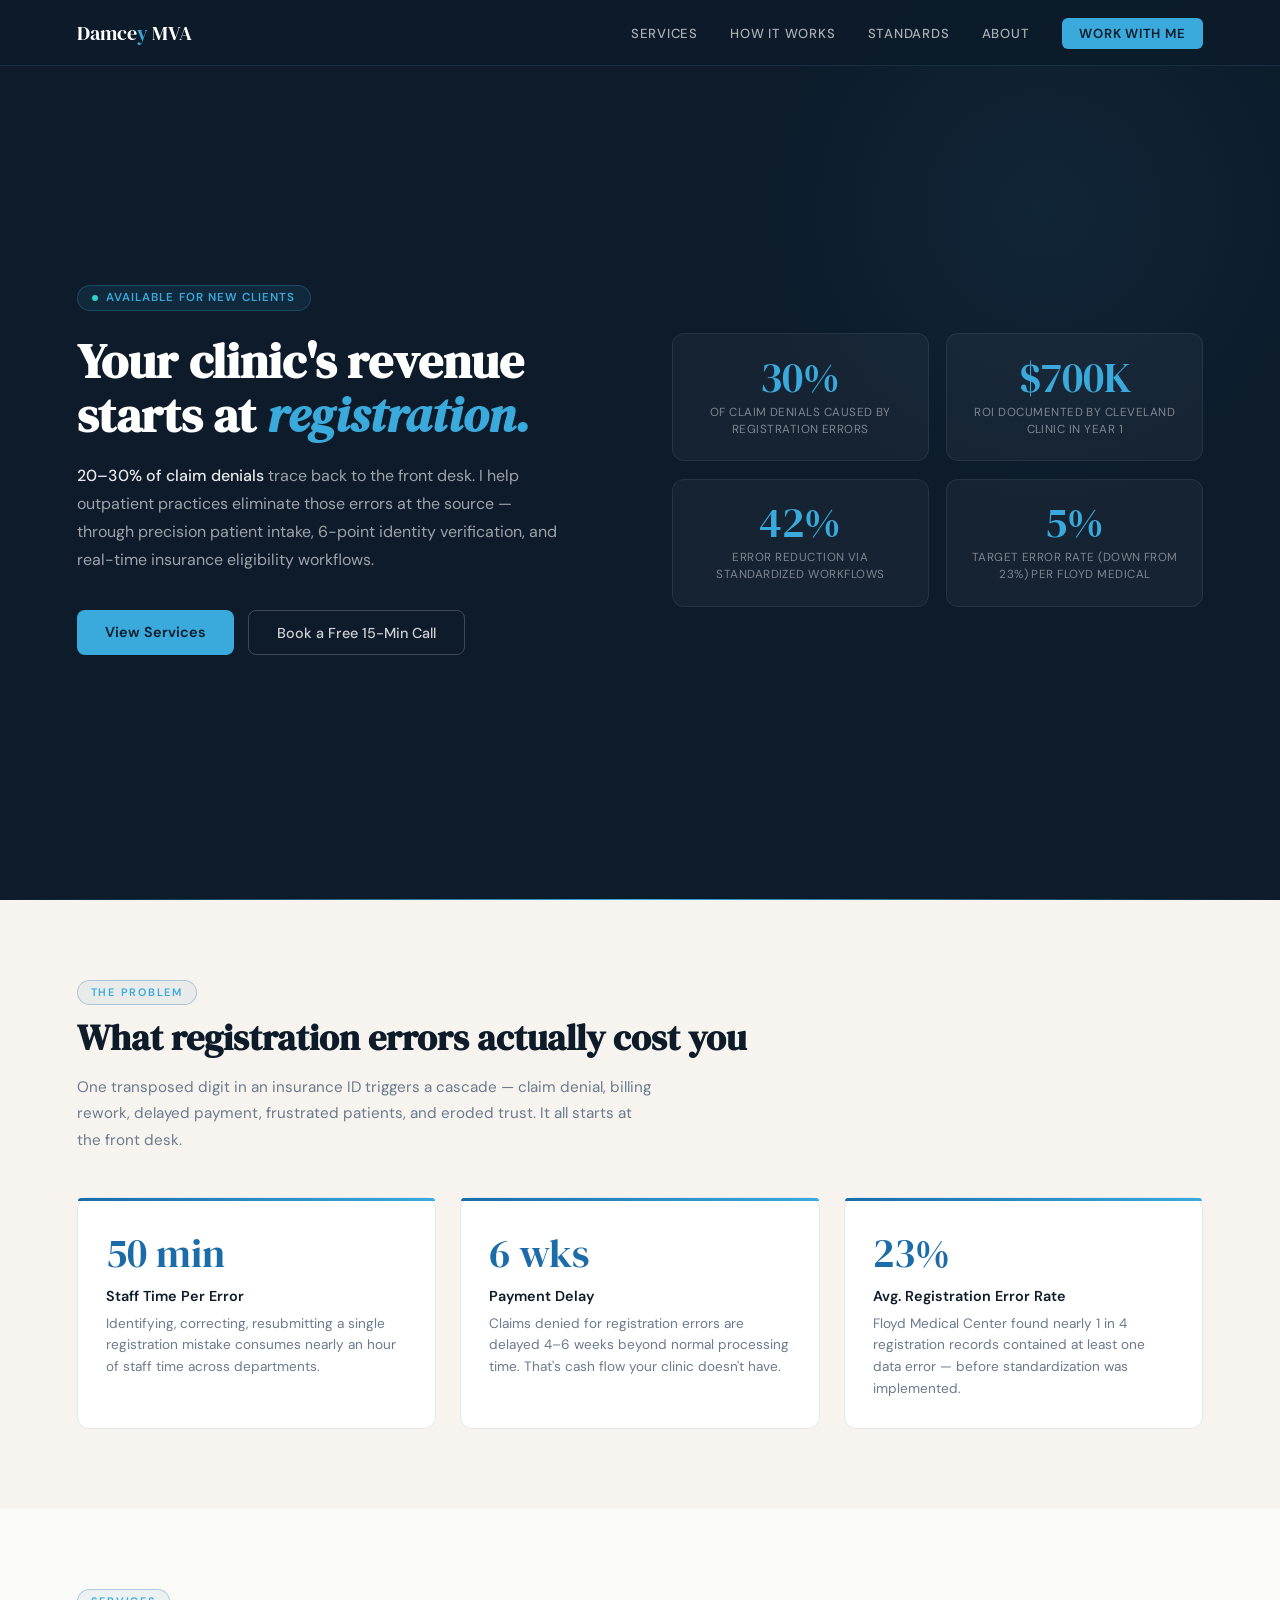
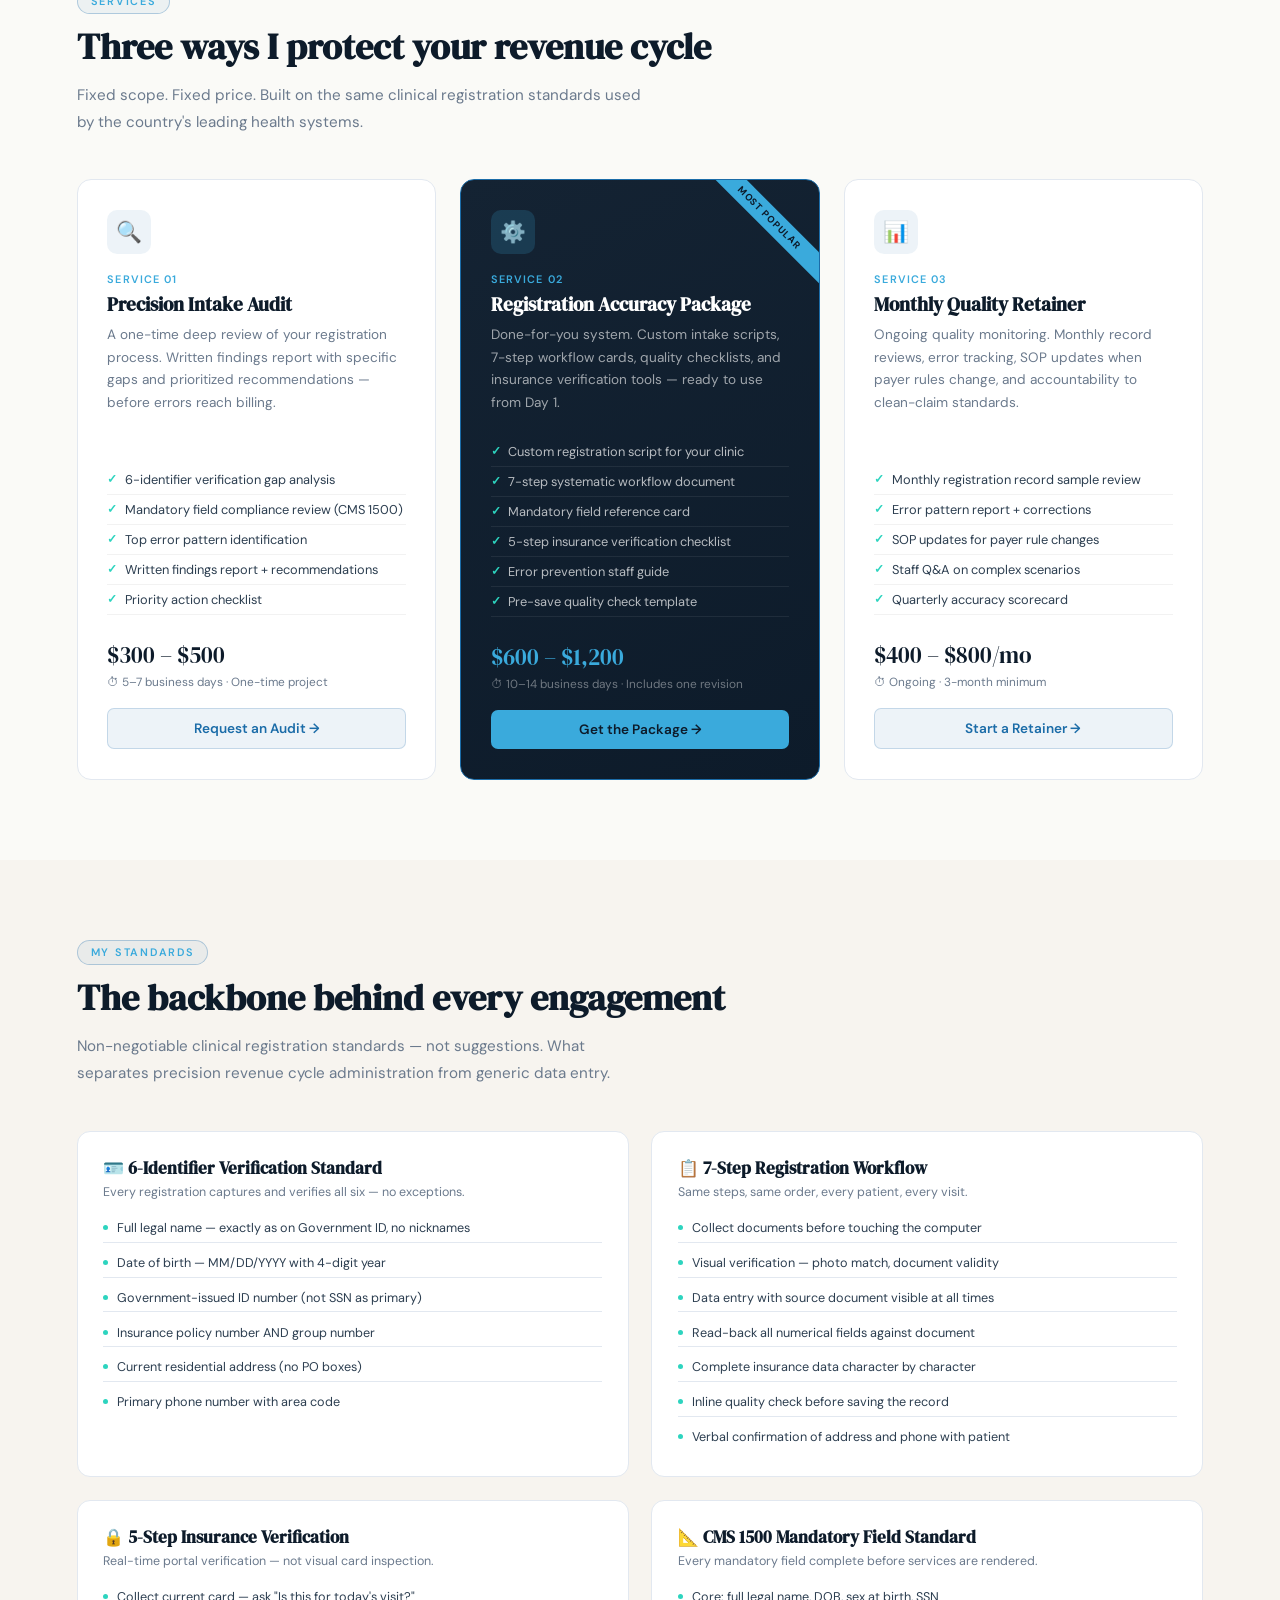
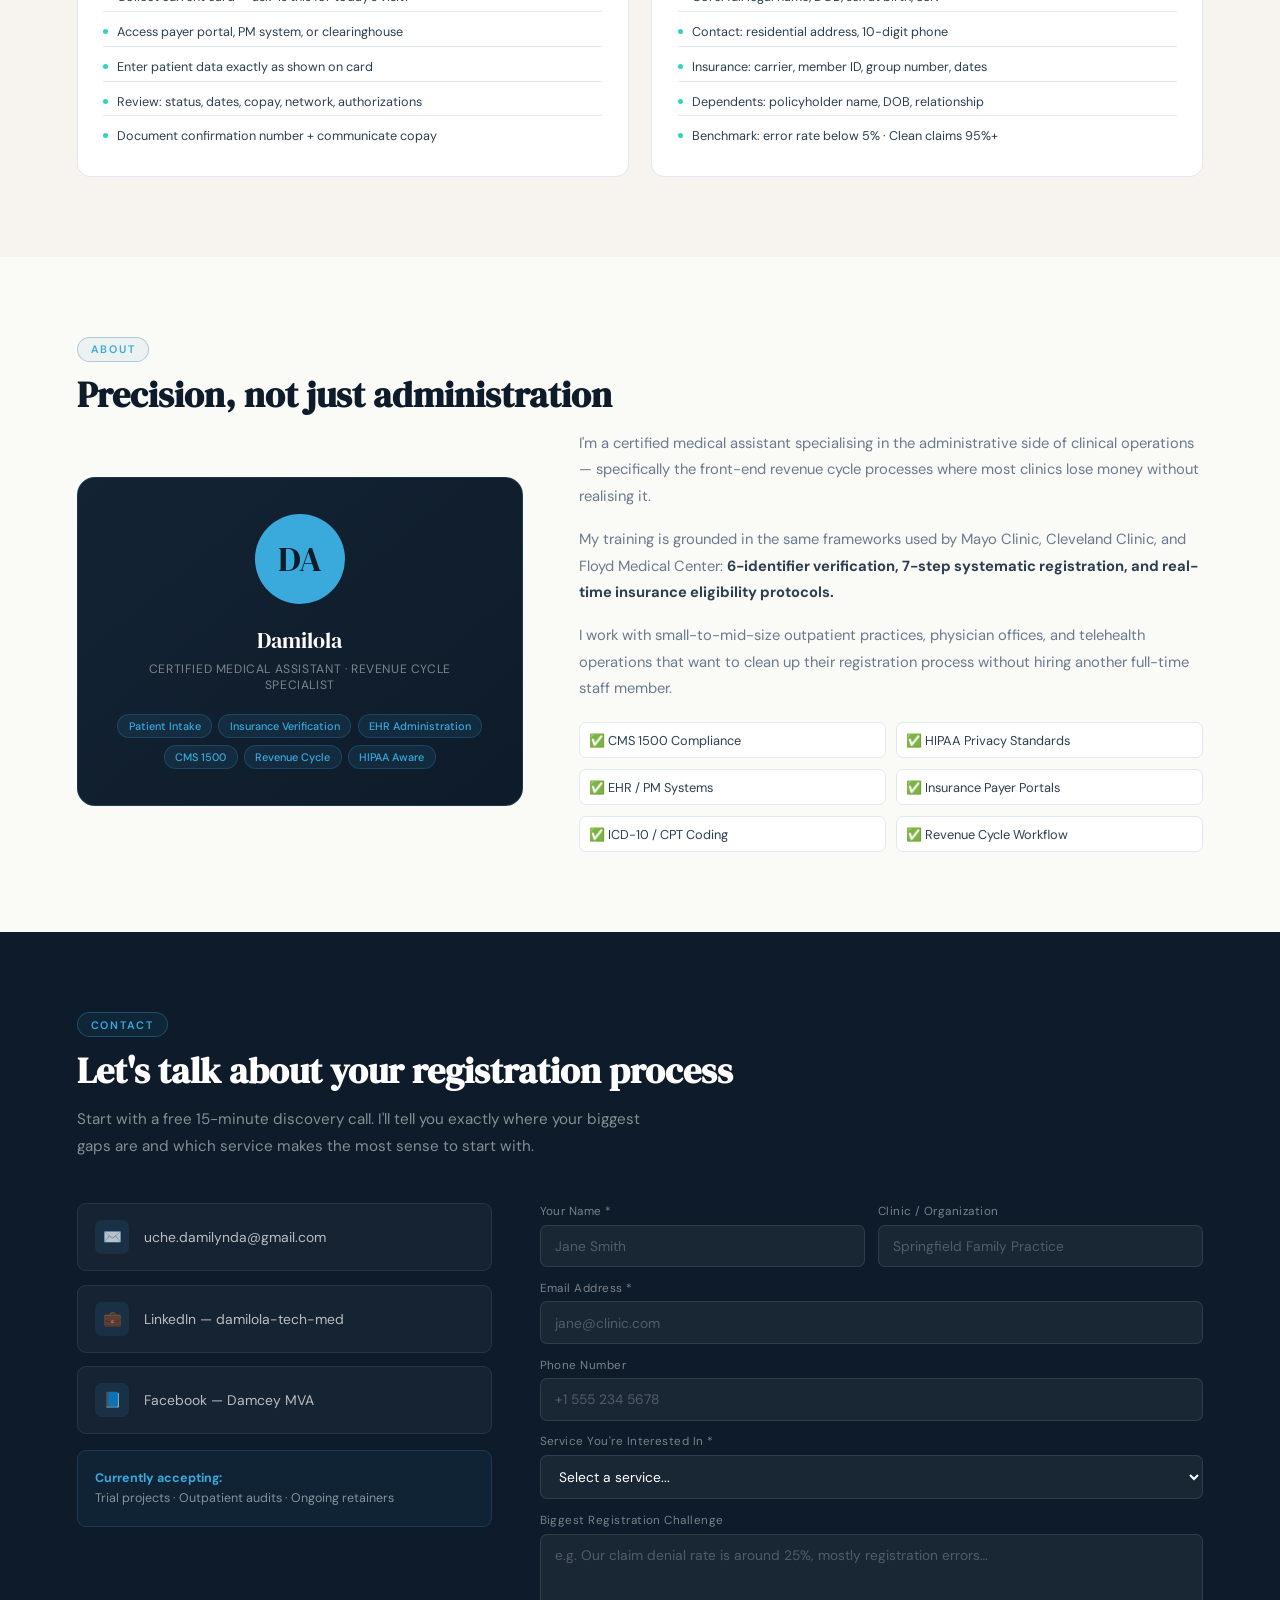
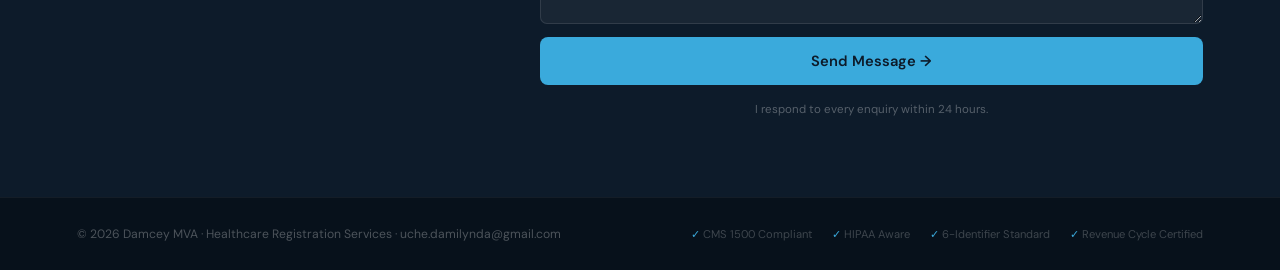
==== commit 55dccb1c: "Index Modification Added a Formspree Index" ====
--- a/index.html
+++ b/index.html
@@ -3,233 +3,116 @@
 <head>
 <meta charset="UTF-8">
 <meta name="viewport" content="width=device-width, initial-scale=1.0">
-<title>Damilola | Medical Assistant & Revenue Cycle Specialist</title>
+<title>Damcey MVA | Medical Assistant Revenue Cycle Services</title>
 <link href="https://fonts.googleapis.com/css2?family=DM+Serif+Display:ital@0;1&family=DM+Sans:wght@300;400;500;600&display=swap" rel="stylesheet">
+
+<!--
+╔══════════════════════════════════════════════════════╗
+║  SETUP INSTRUCTIONS — READ BEFORE GOING LIVE        ║
+╠══════════════════════════════════════════════════════╣
+║  STEP 1: Go to https://formspree.io                  ║
+║  STEP 2: Sign up free with uche.damilynda@gmail.com  ║
+║  STEP 3: Create New Form → name: "MVA Leads"         ║
+║  STEP 4: Copy your Form ID (e.g. xpwzgkqr)          ║
+║  STEP 5: Find YOUR_FORMSPREE_ID below and replace it ║
+║  STEP 6: Upload this file to your hosting            ║
+║  STEP 7: Test by filling the form yourself           ║
+║                                                      ║
+║  SHARING ON SOCIAL (add these UTM links):            ║
+║  LinkedIn:  mva.damcey.space/?utm_source=linkedin    ║
+║  Facebook:  mva.damcey.space/?utm_source=facebook    ║
+║  The form captures source automatically.             ║
+╚══════════════════════════════════════════════════════╝
+-->
+
 <style>
-  :root {
-    --navy: #0D1B2A;
-    --navy2: #1A2F45;
-    --blue: #1B6CA8;
-    --accent: #3AAADC;
-    --mint: #2DD4BF;
-    --warm: #F5F0E8;
-    --cream: #FAFAF7;
-    --text: #2C3E50;
-    --muted: #6B7A8D;
-    --border: #E2E8F0;
-    --white: #FFFFFF;
-  }
-
-  * { margin: 0; padding: 0; box-sizing: border-box; }
-
-  html { scroll-behavior: smooth; }
-
-  body {
-    font-family: 'DM Sans', sans-serif;
-    background: var(--cream);
-    color: var(--text);
-    overflow-x: hidden;
-  }
-
-  /* ── NAV ── */
-  nav {
-    position: fixed; top: 0; left: 0; right: 0;
-    z-index: 100;
-    background: rgba(13,27,42,0.97);
-    backdrop-filter: blur(12px);
-    padding: 0 5%;
-    display: flex; align-items: center; justify-content: space-between;
-    height: 68px;
-    border-bottom: 1px solid rgba(58,170,220,0.2);
-  }
-  .nav-logo {
-    font-family: 'DM Serif Display', serif;
-    font-size: 1.3rem;
-    color: var(--white);
-    letter-spacing: 0.02em;
-  }
-  .nav-logo span { color: var(--accent); }
-  .nav-links { display: flex; gap: 2rem; list-style: none; }
-  .nav-links a {
-    color: rgba(255,255,255,0.7);
-    text-decoration: none;
-    font-size: 0.875rem;
-    font-weight: 500;
-    letter-spacing: 0.05em;
-    text-transform: uppercase;
-    transition: color 0.2s;
-  }
-  .nav-links a:hover { color: var(--accent); }
-  .nav-cta {
-    background: var(--accent);
-    color: var(--navy) !important;
-    padding: 0.5rem 1.25rem;
-    border-radius: 6px;
-    font-weight: 600 !important;
-    transition: background 0.2s !important;
-  }
-  .nav-cta:hover { background: var(--mint) !important; color: var(--navy) !important; }
-
-  /* ── HERO ── */
-  .hero {
-    min-height: 100vh;
-    background: var(--navy);
-    display: grid;
-    grid-template-columns: 1fr 1fr;
-    align-items: center;
-    padding: 100px 8% 60px;
-    gap: 4rem;
-    position: relative;
-    overflow: hidden;
-  }
-  .hero::before {
-    content: '';
-    position: absolute; top: -20%; right: -10%;
-    width: 700px; height: 700px;
-    background: radial-gradient(circle, rgba(58,170,220,0.08) 0%, transparent 70%);
-    pointer-events: none;
-  }
-  .hero::after {
-    content: '';
-    position: absolute; bottom: 0; left: 0; right: 0;
-    height: 1px;
-    background: linear-gradient(90deg, transparent, var(--accent), transparent);
-  }
-  .hero-tag {
-    display: inline-flex; align-items: center; gap: 0.5rem;
-    background: rgba(58,170,220,0.12);
-    border: 1px solid rgba(58,170,220,0.3);
-    border-radius: 100px;
-    padding: 0.35rem 1rem;
-    font-size: 0.78rem;
-    color: var(--accent);
-    letter-spacing: 0.08em;
-    text-transform: uppercase;
-    font-weight: 600;
-    margin-bottom: 1.5rem;
-  }
-  .hero-tag::before {
-    content: '';
-    width: 7px; height: 7px;
-    background: var(--mint);
-    border-radius: 50%;
-    animation: pulse 2s infinite;
-  }
-  @keyframes pulse {
-    0%, 100% { opacity: 1; transform: scale(1); }
-    50% { opacity: 0.5; transform: scale(0.7); }
-  }
-  .hero h1 {
-    font-family: 'DM Serif Display', serif;
-    font-size: clamp(2.4rem, 4vw, 3.8rem);
-    color: var(--white);
-    line-height: 1.12;
-    margin-bottom: 1.25rem;
-  }
-  .hero h1 em {
-    font-style: italic;
-    color: var(--accent);
-  }
-  .hero-sub {
-    font-size: 1.05rem;
-    color: rgba(255,255,255,0.65);
-    line-height: 1.7;
-    max-width: 500px;
-    margin-bottom: 2.5rem;
-  }
-  .hero-sub strong { color: rgba(255,255,255,0.9); font-weight: 500; }
-  .hero-btns { display: flex; gap: 1rem; flex-wrap: wrap; }
-  .btn-primary {
-    background: var(--accent);
-    color: var(--navy);
-    padding: 0.85rem 2rem;
-    border-radius: 8px;
-    font-weight: 600;
-    font-size: 0.95rem;
-    text-decoration: none;
-    transition: all 0.2s;
-    letter-spacing: 0.02em;
-  }
-  .btn-primary:hover { background: var(--mint); transform: translateY(-1px); }
-  .btn-outline {
-    border: 1px solid rgba(255,255,255,0.25);
-    color: rgba(255,255,255,0.85);
-    padding: 0.85rem 2rem;
-    border-radius: 8px;
-    font-weight: 500;
-    font-size: 0.95rem;
-    text-decoration: none;
-    transition: all 0.2s;
-  }
-  .btn-outline:hover { border-color: var(--accent); color: var(--accent); }
-  .hero-stats {
-    display: grid; grid-template-columns: 1fr 1fr; gap: 1.25rem;
-    animation: fadeUp 0.8s 0.3s both;
-  }
-  @keyframes fadeUp {
-    from { opacity: 0; transform: translateY(20px); }
-    to { opacity: 1; transform: translateY(0); }
-  }
-  .stat-card {
-    background: rgba(255,255,255,0.04);
-    border: 1px solid rgba(255,255,255,0.08);
-    border-radius: 12px;
-    padding: 1.5rem;
-    text-align: center;
-    transition: border-color 0.2s;
-  }
-  .stat-card:hover { border-color: rgba(58,170,220,0.4); }
-  .stat-number {
-    font-family: 'DM Serif Display', serif;
-    font-size: 2.8rem;
-    color: var(--accent);
-    line-height: 1;
-    margin-bottom: 0.4rem;
-  }
-  .stat-label {
-    font-size: 0.78rem;
-    color: rgba(255,255,255,0.5);
-    letter-spacing: 0.05em;
-    text-transform: uppercase;
-    line-height: 1.4;
-  }
-
-  /* ── SECTION SHELL ── */
-  section { padding: 90px 8%; }
-  .section-label {
-    display: inline-block;
-    font-size: 0.72rem;
-    letter-spacing: 0.15em;
-    text-transform: uppercase;
-    font-weight: 600;
-    color: var(--accent);
-    margin-bottom: 0.75rem;
-    padding: 0.3rem 0.9rem;
-    border: 1px solid rgba(27,108,168,0.3);
-    border-radius: 100px;
-    background: rgba(27,108,168,0.07);
-  }
-  .section-heading {
-    font-family: 'DM Serif Display', serif;
-    font-size: clamp(1.9rem, 3vw, 2.8rem);
-    color: var(--navy);
-    line-height: 1.2;
-    margin-bottom: 1rem;
-  }
-  .section-sub {
-    font-size: 1rem;
-    color: var(--muted);
-    line-height: 1.7;
-    max-width: 600px;
-    margin-bottom: 3rem;
-  }
-
-  /* ── PROBLEM SECTION ── */
+:root {
+  --navy:#0D1B2A; --navy2:#142333; --blue:#1B6CA8;
+  --accent:#3AAADC; --mint:#2DD4BF;
+  --warm:#F7F4EF; --cream:#FAFAF7;
+  --text:#2C3E50; --muted:#6B7A8D; --border:#E2E8F0;
+  --white:#FFFFFF; --green:#1A7A4A;
+}
+*{margin:0;padding:0;box-sizing:border-box}
+html{scroll-behavior:smooth}
+body{font-family:'DM Sans',sans-serif;background:var(--cream);color:var(--text);overflow-x:hidden}
+
+/* NAV */
+nav{position:fixed;top:0;left:0;right:0;z-index:100;background:rgba(13,27,42,.97);
+  backdrop-filter:blur(14px);padding:0 6%;height:66px;
+  display:flex;align-items:center;justify-content:space-between;
+  border-bottom:1px solid rgba(58,170,220,.15)}
+.logo{font-family:'DM Serif Display',serif;font-size:1.25rem;color:var(--white)}
+.logo span{color:var(--accent)}
+.nav-links{display:flex;gap:2rem;list-style:none}
+.nav-links a{color:rgba(255,255,255,.65);text-decoration:none;font-size:.82rem;
+  font-weight:500;letter-spacing:.06em;text-transform:uppercase;transition:color .2s}
+.nav-links a:hover{color:var(--accent)}
+.nav-cta{background:var(--accent)!important;color:var(--navy)!important;
+  padding:.45rem 1.1rem;border-radius:6px;font-weight:600!important}
+.nav-cta:hover{background:var(--mint)!important}
+
+/* HERO */
+.hero{min-height:100vh;background:var(--navy);display:grid;
+  grid-template-columns:1fr 1fr;align-items:center;
+  padding:100px 6% 60px;gap:4rem;position:relative;overflow:hidden}
+.hero::before{content:'';position:absolute;top:-10%;right:-5%;
+  width:600px;height:600px;pointer-events:none;
+  background:radial-gradient(circle,rgba(58,170,220,.07) 0%,transparent 70%)}
+.hero::after{content:'';position:absolute;bottom:0;left:0;right:0;height:1px;
+  background:linear-gradient(90deg,transparent,var(--accent),transparent)}
+.tag{display:inline-flex;align-items:center;gap:.5rem;
+  background:rgba(58,170,220,.1);border:1px solid rgba(58,170,220,.25);
+  border-radius:100px;padding:.3rem .9rem;font-size:.72rem;color:var(--accent);
+  letter-spacing:.09em;text-transform:uppercase;font-weight:600;margin-bottom:1.4rem}
+.tag::before{content:'';width:6px;height:6px;background:var(--mint);
+  border-radius:50%;animation:blink 2s infinite}
+@keyframes blink{0%,100%{opacity:1;transform:scale(1)}50%{opacity:.4;transform:scale(.7)}}
+.hero h1{font-family:'DM Serif Display',serif;
+  font-size:clamp(2.2rem,3.8vw,3.6rem);color:var(--white);line-height:1.12;margin-bottom:1.2rem}
+.hero h1 em{font-style:italic;color:var(--accent)}
+.hero-sub{font-size:1rem;color:rgba(255,255,255,.6);line-height:1.75;
+  max-width:490px;margin-bottom:2.25rem}
+.hero-sub strong{color:rgba(255,255,255,.9);font-weight:500}
+.btns{display:flex;gap:.9rem;flex-wrap:wrap}
+.btn-p{background:var(--accent);color:var(--navy);padding:.8rem 1.75rem;
+  border-radius:8px;font-weight:600;font-size:.9rem;text-decoration:none;transition:all .2s}
+.btn-p:hover{background:var(--mint);transform:translateY(-1px)}
+.btn-g{border:1px solid rgba(255,255,255,.2);color:rgba(255,255,255,.8);
+  padding:.8rem 1.75rem;border-radius:8px;font-weight:500;font-size:.9rem;
+  text-decoration:none;transition:all .2s}
+.btn-g:hover{border-color:var(--accent);color:var(--accent)}
+.stats{display:grid;grid-template-columns:1fr 1fr;gap:1.1rem;animation:fadeUp .8s .3s both}
+@keyframes fadeUp{from{opacity:0;transform:translateY(18px)}to{opacity:1;transform:translateY(0)}}
+.stat{background:rgba(255,255,255,.04);border:1px solid rgba(255,255,255,.07);
+  border-radius:12px;padding:1.4rem;text-align:center;transition:border-color .2s}
+.stat:hover{border-color:rgba(58,170,220,.35)}
+.stat-n{font-family:'DM Serif Display',serif;font-size:2.6rem;color:var(--accent);
+  line-height:1;margin-bottom:.35rem}
+.stat-l{font-size:.73rem;color:rgba(255,255,255,.45);letter-spacing:.04em;
+  text-transform:uppercase;line-height:1.45}
+
+/* SECTIONS */
+section{padding:80px 6%}
+.lbl{display:inline-block;font-size:.68rem;letter-spacing:.16em;text-transform:uppercase;
+  font-weight:600;color:var(--accent);margin-bottom:.7rem;padding:.28rem .8rem;
+  border:1px solid rgba(27,108,168,.3);border-radius:100px;background:rgba(27,108,168,.06)}
+.sh{font-family:'DM Serif Display',serif;font-size:clamp(1.8rem,2.8vw,2.6rem);
+  color:var(--navy);line-height:1.2;margin-bottom:.9rem}
+.ss{font-size:.95rem;color:var(--muted);line-height:1.75;max-width:580px;margin-bottom:2.75rem}
+
+/* ── PROBLEM SECTION ── */
   .problem { background: var(--warm); }
   .problem-grid {
     display: grid; grid-template-columns: repeat(3, 1fr); gap: 1.5rem;
     margin-top: 2.5rem;
   }
+  .section-label {display:inline-block;font-size:.68rem;letter-spacing:.16em;text-transform:uppercase;
+  font-weight:600;color:var(--accent);margin-bottom:.7rem;padding:.28rem .8rem;
+  border:1px solid rgba(27,108,168,.3);border-radius:100px;background:rgba(27,108,168,.06)}
+  .section-heading {font-family:'DM Serif Display',serif;font-size:clamp(1.8rem,2.8vw,2.6rem);
+  color:var(--navy);line-height:1.2;margin-bottom:.9rem}
+  .section-sub {font-size:.95rem;color:var(--muted);line-height:1.75;max-width:580px;margin-bottom:2.75rem}
   .problem-card {
     background: var(--white);
     border: 1px solid var(--border);
@@ -255,385 +138,157 @@
   .problem-card h4 { font-size: 0.9rem; font-weight: 600; color: var(--navy); margin-bottom: 0.5rem; }
   .problem-card p { font-size: 0.85rem; color: var(--muted); line-height: 1.6; }
 
-  /* ── SERVICES ── */
-  .services { background: var(--cream); }
-  .services-grid { display: grid; grid-template-columns: repeat(3, 1fr); gap: 1.75rem; }
-  .service-card {
-    background: var(--white);
-    border: 1px solid var(--border);
-    border-radius: 16px;
-    padding: 2rem;
-    display: flex; flex-direction: column;
-    transition: all 0.25s;
-    position: relative;
-    overflow: hidden;
-  }
-  .service-card:hover { border-color: var(--accent); box-shadow: 0 12px 40px rgba(27,108,168,0.1); transform: translateY(-3px); }
-  .service-card.featured {
-    border-color: var(--blue);
-    background: linear-gradient(160deg, var(--navy2), var(--navy));
-    color: var(--white);
-  }
-  .service-card.featured::after {
-    content: 'MOST POPULAR';
-    position: absolute; top: 1.25rem; right: -2rem;
-    background: var(--accent);
-    color: var(--navy);
-    font-size: 0.65rem;
-    font-weight: 700;
-    letter-spacing: 0.1em;
-    padding: 0.3rem 3rem;
-    transform: rotate(45deg) translateX(1rem);
-  }
-  .service-icon {
-    width: 48px; height: 48px;
-    border-radius: 12px;
-    display: flex; align-items: center; justify-content: center;
-    font-size: 1.4rem;
-    margin-bottom: 1.25rem;
-  }
-  .service-card:not(.featured) .service-icon { background: rgba(27,108,168,0.08); }
-  .service-card.featured .service-icon { background: rgba(58,170,220,0.2); }
-  .service-card h3 {
-    font-family: 'DM Serif Display', serif;
-    font-size: 1.25rem;
-    margin-bottom: 0.5rem;
-    color: inherit;
-  }
-  .service-card:not(.featured) h3 { color: var(--navy); }
-  .service-number {
-    font-size: 0.72rem;
-    letter-spacing: 0.1em;
-    text-transform: uppercase;
-    font-weight: 600;
-    margin-bottom: 0.4rem;
-    color: var(--accent);
-  }
-  .service-desc {
-    font-size: 0.88rem;
-    line-height: 1.65;
-    margin-bottom: 1.5rem;
-    flex: 1;
-  }
-  .service-card:not(.featured) .service-desc { color: var(--muted); }
-  .service-card.featured .service-desc { color: rgba(255,255,255,0.65); }
-  .service-deliverables { list-style: none; margin-bottom: 1.75rem; }
-  .service-deliverables li {
-    font-size: 0.83rem;
-    padding: 0.4rem 0;
-    display: flex; align-items: flex-start; gap: 0.5rem;
-    border-bottom: 1px solid rgba(0,0,0,0.05);
-  }
-  .service-card.featured .service-deliverables li { border-bottom-color: rgba(255,255,255,0.08); color: rgba(255,255,255,0.75); }
-  .service-deliverables li::before {
-    content: '✓';
-    color: var(--mint);
-    font-weight: 700;
-    font-size: 0.8rem;
-    flex-shrink: 0;
-    margin-top: 0.05rem;
-  }
-  .service-price {
-    font-family: 'DM Serif Display', serif;
-    font-size: 1.5rem;
-    margin-bottom: 0.2rem;
-  }
-  .service-card:not(.featured) .service-price { color: var(--navy); }
-  .service-card.featured .service-price { color: var(--accent); }
-  .service-timeline { font-size: 0.78rem; color: var(--muted); margin-bottom: 1.25rem; }
-  .service-card.featured .service-timeline { color: rgba(255,255,255,0.45); }
-  .btn-service {
-    display: block; text-align: center;
-    padding: 0.75rem;
-    border-radius: 8px;
-    font-size: 0.88rem;
-    font-weight: 600;
-    text-decoration: none;
-    transition: all 0.2s;
-    letter-spacing: 0.02em;
-  }
-  .service-card:not(.featured) .btn-service {
-    background: rgba(27,108,168,0.08);
-    color: var(--blue);
-    border: 1px solid rgba(27,108,168,0.2);
-  }
-  .service-card:not(.featured) .btn-service:hover { background: var(--blue); color: var(--white); }
-  .service-card.featured .btn-service { background: var(--accent); color: var(--navy); }
-  .service-card.featured .btn-service:hover { background: var(--mint); }
-
-  /* ── STANDARDS ── */
-  .standards { background: var(--navy); }
-  .standards .section-heading { color: var(--white); }
-  .standards .section-sub { color: rgba(255,255,255,0.55); }
-  .standards-grid { display: grid; grid-template-columns: repeat(2, 1fr); gap: 1.5rem; }
-  .standard-block {
-    background: rgba(255,255,255,0.04);
-    border: 1px solid rgba(255,255,255,0.08);
-    border-radius: 14px;
-    padding: 1.75rem;
-    transition: border-color 0.2s;
-  }
-  .standard-block:hover { border-color: rgba(58,170,220,0.35); }
-  .standard-block h4 {
-    font-family: 'DM Serif Display', serif;
-    font-size: 1.1rem;
-    color: var(--white);
-    margin-bottom: 0.3rem;
-    display: flex; align-items: center; gap: 0.6rem;
-  }
-  .standard-block h4 span { color: var(--accent); font-size: 1.2rem; }
-  .standard-block p { font-size: 0.83rem; color: rgba(255,255,255,0.45); margin-bottom: 1rem; }
-  .standard-items { display: flex; flex-direction: column; gap: 0.4rem; }
-  .standard-item {
-    display: flex; align-items: center; gap: 0.6rem;
-    font-size: 0.82rem;
-    color: rgba(255,255,255,0.7);
-    padding: 0.4rem 0;
-    border-bottom: 1px solid rgba(255,255,255,0.05);
-  }
-  .standard-item:last-child { border-bottom: none; }
-  .standard-item::before {
-    content: '';
-    width: 6px; height: 6px;
-    background: var(--mint);
-    border-radius: 50%;
-    flex-shrink: 0;
-  }
-
-  /* ── PROCESS ── */
-  .process { background: var(--warm); }
-  .process-steps {
-    display: grid; grid-template-columns: repeat(4, 1fr); gap: 0;
-    margin-top: 2rem;
-    position: relative;
-  }
-  .process-steps::before {
-    content: '';
-    position: absolute; top: 28px; left: 10%; right: 10%;
-    height: 2px;
-    background: linear-gradient(90deg, var(--accent), var(--mint));
-    z-index: 0;
-  }
-  .process-step { text-align: center; padding: 0 1rem; position: relative; z-index: 1; }
-  .step-num {
-    width: 56px; height: 56px;
-    background: var(--navy);
-    border: 2px solid var(--accent);
-    border-radius: 50%;
-    display: flex; align-items: center; justify-content: center;
-    font-family: 'DM Serif Display', serif;
-    font-size: 1.3rem;
-    color: var(--accent);
-    margin: 0 auto 1.25rem;
-  }
-  .process-step h4 { font-size: 0.9rem; font-weight: 600; color: var(--navy); margin-bottom: 0.4rem; }
-  .process-step p { font-size: 0.8rem; color: var(--muted); line-height: 1.5; }
-
-  /* ── OUTCOMES ── */
-  .outcomes { background: var(--cream); }
-  .outcomes-grid { display: grid; grid-template-columns: 1fr 1fr; gap: 2rem; align-items: center; }
-  .outcomes-list { display: flex; flex-direction: column; gap: 1rem; }
-  .outcome-item {
-    display: flex; gap: 1rem; align-items: flex-start;
-    background: var(--white);
-    border: 1px solid var(--border);
-    border-radius: 10px;
-    padding: 1.25rem;
-    transition: border-color 0.2s;
-  }
-  .outcome-item:hover { border-color: var(--accent); }
-  .outcome-icon {
-    width: 40px; height: 40px; flex-shrink: 0;
-    background: rgba(27,108,168,0.08);
-    border-radius: 10px;
-    display: flex; align-items: center; justify-content: center;
-    font-size: 1.1rem;
-  }
-  .outcome-item h4 { font-size: 0.9rem; font-weight: 600; color: var(--navy); margin-bottom: 0.25rem; }
-  .outcome-item p { font-size: 0.82rem; color: var(--muted); line-height: 1.5; }
-  .outcomes-quote {
-    background: var(--navy);
-    border-radius: 16px;
-    padding: 2.5rem;
-    position: relative;
-    overflow: hidden;
-  }
-  .outcomes-quote::before {
-    content: '"';
-    position: absolute; top: -1rem; left: 1.5rem;
-    font-family: 'DM Serif Display', serif;
-    font-size: 8rem;
-    color: rgba(58,170,220,0.12);
-    line-height: 1;
-  }
-  .outcomes-quote blockquote {
-    font-family: 'DM Serif Display', serif;
-    font-size: 1.3rem;
-    color: var(--white);
-    line-height: 1.5;
-    font-style: italic;
-    margin-bottom: 1.5rem;
-    position: relative; z-index: 1;
-  }
-  .quote-source { font-size: 0.78rem; color: rgba(255,255,255,0.45); letter-spacing: 0.05em; }
-  .quote-source strong { color: var(--accent); }
-
-  /* ── ABOUT ── */
-  .about { background: var(--warm); }
-  .about-grid { display: grid; grid-template-columns: 1fr 1.4fr; gap: 4rem; align-items: center; }
-  .about-visual {
-    background: linear-gradient(135deg, var(--navy), var(--navy2));
-    border-radius: 20px;
-    padding: 2.5rem;
-    text-align: center;
-    border: 1px solid rgba(58,170,220,0.2);
-  }
-  .about-initials {
-    width: 100px; height: 100px;
-    background: var(--accent);
-    border-radius: 50%;
-    display: flex; align-items: center; justify-content: center;
-    font-family: 'DM Serif Display', serif;
-    font-size: 2.5rem;
-    color: var(--navy);
-    margin: 0 auto 1.5rem;
-  }
-  .about-name {
-    font-family: 'DM Serif Display', serif;
-    font-size: 1.5rem;
-    color: var(--white);
-    margin-bottom: 0.4rem;
-  }
-  .about-title { font-size: 0.82rem; color: rgba(255,255,255,0.5); letter-spacing: 0.05em; text-transform: uppercase; margin-bottom: 1.5rem; }
-  .about-badges { display: flex; flex-wrap: wrap; gap: 0.5rem; justify-content: center; }
-  .badge {
-    background: rgba(58,170,220,0.12);
-    border: 1px solid rgba(58,170,220,0.25);
-    border-radius: 100px;
-    padding: 0.3rem 0.75rem;
-    font-size: 0.72rem;
-    color: var(--accent);
-    font-weight: 500;
-  }
-  .about-content p { font-size: 0.95rem; color: var(--muted); line-height: 1.75; margin-bottom: 1.25rem; }
-  .about-content strong { color: var(--text); }
-  .credentials { display: grid; grid-template-columns: 1fr 1fr; gap: 0.75rem; margin-top: 1.5rem; }
-  .credential {
-    display: flex; align-items: center; gap: 0.6rem;
-    font-size: 0.83rem;
-    color: var(--text);
-    padding: 0.6rem;
-    background: var(--white);
-    border-radius: 8px;
-    border: 1px solid var(--border);
-  }
-  .credential span:first-child { font-size: 1rem; }
-
-  /* ── CONTACT ── */
-  .contact { background: var(--navy); }
-  .contact .section-heading { color: var(--white); }
-  .contact .section-sub { color: rgba(255,255,255,0.5); }
-  .contact-grid { display: grid; grid-template-columns: 1fr 1fr; gap: 3rem; align-items: start; }
-  .contact-info { display: flex; flex-direction: column; gap: 1rem; }
-  .contact-link {
-    display: flex; align-items: center; gap: 1rem;
-    background: rgba(255,255,255,0.04);
-    border: 1px solid rgba(255,255,255,0.08);
-    border-radius: 10px;
-    padding: 1.1rem 1.25rem;
-    text-decoration: none;
-    color: rgba(255,255,255,0.75);
-    font-size: 0.9rem;
-    transition: all 0.2s;
-  }
-  .contact-link:hover { border-color: var(--accent); color: var(--accent); }
-  .contact-link-icon {
-    width: 36px; height: 36px;
-    background: rgba(58,170,220,0.12);
-    border-radius: 8px;
-    display: flex; align-items: center; justify-content: center;
-    font-size: 1rem;
-    flex-shrink: 0;
-  }
-  .contact-form { display: flex; flex-direction: column; gap: 0.9rem; }
-  .form-row { display: grid; grid-template-columns: 1fr 1fr; gap: 0.9rem; }
-  .form-field { display: flex; flex-direction: column; gap: 0.4rem; }
-  .form-field label { font-size: 0.78rem; color: rgba(255,255,255,0.5); letter-spacing: 0.04em; }
-  .form-field input, .form-field textarea, .form-field select {
-    background: rgba(255,255,255,0.05);
-    border: 1px solid rgba(255,255,255,0.1);
-    border-radius: 8px;
-    padding: 0.75rem 1rem;
-    color: var(--white);
-    font-family: 'DM Sans', sans-serif;
-    font-size: 0.88rem;
-    outline: none;
-    transition: border-color 0.2s;
-    width: 100%;
-  }
-  .form-field input:focus, .form-field textarea:focus, .form-field select:focus {
-    border-color: var(--accent);
-  }
-  .form-field textarea { resize: vertical; min-height: 100px; }
-  .form-field select option { background: var(--navy2); }
-  .btn-submit {
-    background: var(--accent);
-    color: var(--navy);
-    border: none;
-    padding: 0.9rem 2rem;
-    border-radius: 8px;
-    font-family: 'DM Sans', sans-serif;
-    font-size: 0.95rem;
-    font-weight: 600;
-    cursor: pointer;
-    transition: all 0.2s;
-    letter-spacing: 0.02em;
-  }
-  .btn-submit:hover { background: var(--mint); transform: translateY(-1px); }
-
-  /* ── FOOTER ── */
-  footer {
-    background: #081017;
-    padding: 2rem 8%;
-    display: flex; align-items: center; justify-content: space-between;
-    border-top: 1px solid rgba(255,255,255,0.06);
-  }
-  footer p { font-size: 0.8rem; color: rgba(255,255,255,0.3); }
-  .footer-standards {
-    display: flex; gap: 1.5rem;
-    list-style: none;
-  }
-  .footer-standards li {
-    font-size: 0.75rem;
-    color: rgba(255,255,255,0.25);
-    letter-spacing: 0.04em;
-  }
-  .footer-standards li span { color: var(--accent); }
-
-  /* ── RESPONSIVE ── */
-  @media (max-width: 900px) {
-    .hero { grid-template-columns: 1fr; padding-top: 120px; }
-    .hero-stats { grid-template-columns: repeat(2, 1fr); }
-    .problem-grid, .services-grid, .standards-grid, .outcomes-grid, .about-grid, .contact-grid { grid-template-columns: 1fr; }
-    .process-steps { grid-template-columns: 1fr 1fr; }
-    .process-steps::before { display: none; }
-    nav .nav-links { display: none; }
-    .credentials { grid-template-columns: 1fr; }
-    footer { flex-direction: column; gap: 1rem; text-align: center; }
-    .footer-standards { flex-wrap: wrap; justify-content: center; }
-    .form-row { grid-template-columns: 1fr; }
-  }
+/* SERVICES */
+.svcs{display:grid;grid-template-columns:repeat(3,1fr);gap:1.5rem}
+.svc{background:var(--white);border:1px solid var(--border);border-radius:14px;
+  padding:1.85rem;display:flex;flex-direction:column;transition:all .22s;
+  position:relative;overflow:hidden}
+.svc:hover{border-color:var(--accent);box-shadow:0 10px 36px rgba(27,108,168,.09);transform:translateY(-2px)}
+.svc.feat{border-color:var(--blue);background:linear-gradient(155deg,var(--navy2),var(--navy))}
+.svc.feat::after{content:'MOST POPULAR';position:absolute;top:1.1rem;right:-2.5rem;
+  background:var(--accent);color:var(--navy);font-size:.6rem;font-weight:700;
+  letter-spacing:.1em;padding:.28rem 3.5rem;transform:rotate(45deg) translateX(.8rem)}
+.svc-icon{width:44px;height:44px;border-radius:10px;display:flex;align-items:center;
+  justify-content:center;font-size:1.3rem;margin-bottom:1.1rem}
+.svc:not(.feat) .svc-icon{background:rgba(27,108,168,.08)}
+.svc.feat .svc-icon{background:rgba(58,170,220,.18)}
+.svc-num{font-size:.68rem;letter-spacing:.1em;text-transform:uppercase;font-weight:600;
+  color:var(--accent);margin-bottom:.35rem}
+.svc h3{font-family:'DM Serif Display',serif;font-size:1.2rem;margin-bottom:.45rem}
+.svc:not(.feat) h3{color:var(--navy)}
+.svc.feat h3{color:var(--white)}
+.svc-desc{font-size:.85rem;line-height:1.65;flex:1;margin-bottom:1.4rem}
+.svc:not(.feat) .svc-desc{color:var(--muted)}
+.svc.feat .svc-desc{color:rgba(255,255,255,.6)}
+.svc ul{list-style:none;margin-bottom:1.5rem}
+.svc ul li{font-size:.8rem;padding:.38rem 0;display:flex;align-items:flex-start;
+  gap:.45rem;border-bottom:1px solid rgba(0,0,0,.05)}
+.svc.feat ul li{border-color:rgba(255,255,255,.07);color:rgba(255,255,255,.7)}
+.svc ul li::before{content:'✓';color:var(--mint);font-weight:700;font-size:.76rem;flex-shrink:0}
+.svc-price{font-family:'DM Serif Display',serif;font-size:1.45rem;margin-bottom:.18rem}
+.svc:not(.feat) .svc-price{color:var(--navy)}
+.svc.feat .svc-price{color:var(--accent)}
+.svc-time{font-size:.74rem;color:var(--muted);margin-bottom:1.1rem}
+.svc.feat .svc-time{color:rgba(255,255,255,.4)}
+.btn-s{display:block;text-align:center;padding:.7rem;border-radius:7px;
+  font-size:.85rem;font-weight:600;text-decoration:none;transition:all .2s}
+.svc:not(.feat) .btn-s{background:rgba(27,108,168,.08);color:var(--blue);
+  border:1px solid rgba(27,108,168,.2)}
+.svc:not(.feat) .btn-s:hover{background:var(--blue);color:var(--white)}
+.svc.feat .btn-s{background:var(--accent);color:var(--navy)}
+.svc.feat .btn-s:hover{background:var(--mint)}
+
+/* STANDARDS */
+.stds{background:var(--warm)}
+.std-grid{display:grid;grid-template-columns:1fr 1fr;gap:1.4rem}
+.std{background:var(--white);border:1px solid var(--border);border-radius:13px;
+  padding:1.6rem;transition:border-color .2s}
+.std:hover{border-color:var(--accent)}
+.std h4{font-family:'DM Serif Display',serif;font-size:1.05rem;color:var(--navy);
+  margin-bottom:.25rem}
+.std p{font-size:.78rem;color:var(--muted);margin-bottom:.85rem}
+.std-items{display:flex;flex-direction:column;gap:.35rem}
+.std-item{display:flex;align-items:center;gap:.55rem;font-size:.79rem;color:var(--text);
+  padding:.35rem 0;border-bottom:1px solid var(--border)}
+.std-item:last-child{border-bottom:none}
+.std-item::before{content:'';width:5px;height:5px;background:var(--mint);
+  border-radius:50%;flex-shrink:0}
+
+/* ABOUT */
+.about{background:var(--cream)}
+.about-grid{display:grid;grid-template-columns:1fr 1.4fr;gap:3.5rem;align-items:center}
+.about-card{background:linear-gradient(140deg,var(--navy2),var(--navy));border-radius:18px;
+  padding:2.25rem;text-align:center;border:1px solid rgba(58,170,220,.18)}
+.about-init{width:90px;height:90px;background:var(--accent);border-radius:50%;
+  display:flex;align-items:center;justify-content:center;
+  font-family:'DM Serif Display',serif;font-size:2.2rem;color:var(--navy);margin:0 auto 1.3rem}
+.about-name{font-family:'DM Serif Display',serif;font-size:1.4rem;color:var(--white);margin-bottom:.35rem}
+.about-title{font-size:.76rem;color:rgba(255,255,255,.45);letter-spacing:.05em;
+  text-transform:uppercase;margin-bottom:1.3rem}
+.badges{display:flex;flex-wrap:wrap;gap:.4rem;justify-content:center}
+.badge{background:rgba(58,170,220,.1);border:1px solid rgba(58,170,220,.22);
+  border-radius:100px;padding:.25rem .65rem;font-size:.68rem;color:var(--accent);font-weight:500}
+.about-text p{font-size:.92rem;color:var(--muted);line-height:1.78;margin-bottom:1.1rem}
+.about-text strong{color:var(--text)}
+.creds{display:grid;grid-template-columns:1fr 1fr;gap:.65rem;margin-top:1.3rem}
+.cred{display:flex;align-items:center;gap:.55rem;font-size:.8rem;color:var(--text);
+  padding:.55rem;background:var(--white);border-radius:7px;border:1px solid var(--border)}
+
+/* CONTACT */
+.contact-sec{background:var(--navy)}
+.contact-sec .sh{color:var(--white)}
+.contact-sec .ss{color:rgba(255,255,255,.5)}
+.contact-grid{display:grid;grid-template-columns:1fr 1.6fr;gap:3rem;align-items:start}
+.clinks{display:flex;flex-direction:column;gap:.85rem}
+.clink{display:flex;align-items:center;gap:.9rem;background:rgba(255,255,255,.04);
+  border:1px solid rgba(255,255,255,.08);border-radius:9px;padding:1rem 1.1rem;
+  text-decoration:none;color:rgba(255,255,255,.7);font-size:.87rem;transition:all .2s}
+.clink:hover{border-color:var(--accent);color:var(--accent)}
+.clink-icon{width:34px;height:34px;background:rgba(58,170,220,.1);border-radius:7px;
+  display:flex;align-items:center;justify-content:center;font-size:.95rem;flex-shrink:0}
+.avail{margin-top:1rem;padding:1.1rem;background:rgba(58,170,220,.06);
+  border:1px solid rgba(58,170,220,.18);border-radius:9px}
+.avail p{font-size:.78rem;color:rgba(255,255,255,.5);line-height:1.6}
+.avail strong{color:var(--accent)}
+
+/* FORM */
+.cform{display:flex;flex-direction:column;gap:.8rem}
+.frow{display:grid;grid-template-columns:1fr 1fr;gap:.8rem}
+.ff{display:flex;flex-direction:column;gap:.35rem}
+.ff label{font-size:.73rem;color:rgba(255,255,255,.45);letter-spacing:.04em}
+.ff input,.ff textarea,.ff select{
+  background:rgba(255,255,255,.05);border:1px solid rgba(255,255,255,.1);
+  border-radius:7px;padding:.7rem .9rem;color:var(--white);
+  font-family:'DM Sans',sans-serif;font-size:.86rem;outline:none;
+  transition:border-color .2s;width:100%}
+.ff input:focus,.ff textarea:focus,.ff select:focus{
+  border-color:var(--accent);background:rgba(58,170,220,.05)}
+.ff textarea{resize:vertical;min-height:90px}
+.ff select option{background:var(--navy2);color:var(--white)}
+.ff input::placeholder,.ff textarea::placeholder{color:rgba(255,255,255,.25)}
+.btn-send{background:var(--accent);color:var(--navy);border:none;
+  padding:.88rem 2rem;border-radius:8px;font-family:'DM Sans',sans-serif;
+  font-size:.92rem;font-weight:600;cursor:pointer;transition:all .2s;width:100%}
+.btn-send:hover:not(:disabled){background:var(--mint);transform:translateY(-1px)}
+.btn-send:disabled{opacity:.7;cursor:not-allowed}
+.form-note{font-size:.72rem;color:rgba(255,255,255,.3);text-align:center;margin-top:.25rem}
+.form-success{display:none;background:rgba(26,122,74,.12);
+  border:1px solid rgba(26,122,74,.3);border-radius:10px;padding:2rem;text-align:center}
+.form-success.show{display:block}
+.form-success h4{font-family:'DM Serif Display',serif;font-size:1.3rem;
+  color:var(--white);margin-bottom:.5rem}
+.form-success p{font-size:.85rem;color:rgba(255,255,255,.6);line-height:1.65}
+.form-success a{color:var(--accent)}
+
+/* FOOTER */
+footer{background:#07111B;padding:1.75rem 6%;display:flex;align-items:center;
+  justify-content:space-between;border-top:1px solid rgba(255,255,255,.05);
+  flex-wrap:wrap;gap:.75rem}
+footer p{font-size:.76rem;color:rgba(255,255,255,.28)}
+.foot-stds{display:flex;gap:1.25rem;list-style:none;flex-wrap:wrap}
+.foot-stds li{font-size:.7rem;color:rgba(255,255,255,.22)}
+.foot-stds li span{color:var(--accent)}
+
+/* RESPONSIVE */
+@media(max-width:900px){
+  .hero,.about-grid,.contact-grid{grid-template-columns:1fr}
+  .svcs,.std-grid,.frow{grid-template-columns:1fr}
+  .pipe-steps{grid-template-columns:1fr 1fr}
+  .pipe-steps::before{display:none}
+  nav .nav-links{display:none}
+  .creds{grid-template-columns:1fr}
+  footer{flex-direction:column;text-align:center}
+}
 </style>
 </head>
 <body>
 
-<!-- NAV -->
 <nav>
-  <div class="nav-logo">Damce<span>y</span> MVA</div>
+  <div class="logo">Damce<span>y</span> MVA</div>
   <ul class="nav-links">
     <li><a href="#services">Services</a></li>
+    <li><a href="#problemx">How It Works</a></li>
     <li><a href="#standards">Standards</a></li>
-    <li><a href="#outcomes">Outcomes</a></li>
     <li><a href="#about">About</a></li>
     <li><a href="#contact" class="nav-cta">Work With Me</a></li>
   </ul>
@@ -641,40 +296,26 @@
 
 <!-- HERO -->
 <section class="hero">
-  <div class="hero-content" style="animation: fadeUp 0.6s both;">
-    <div class="hero-tag">Available for New Clients</div>
+  <div style="animation:fadeUp .6s both">
+    <div class="tag">Available for New Clients</div>
     <h1>Your clinic's revenue starts at <em>registration.</em></h1>
-    <p class="hero-sub">
-      <strong>20–30% of claim denials</strong> trace back to the front desk. I help outpatient practices eliminate those errors at the source — through precision patient intake, 6-point identity verification, and real-time insurance eligibility workflows.
-    </p>
-    <div class="hero-btns">
-      <a href="#services" class="btn-primary">View Services</a>
-      <a href="#contact" class="btn-outline">Start With a Free Consult</a>
+    <p class="hero-sub"><strong>20–30% of claim denials</strong> trace back to the front desk. I help outpatient practices eliminate those errors at the source — through precision patient intake, 6-point identity verification, and real-time insurance eligibility workflows.</p>
+    <div class="btns">
+      <a href="#services" class="btn-p">View Services</a>
+      <a href="#contact" class="btn-g">Book a Free 15-Min Call</a>
     </div>
   </div>
-  <div class="hero-stats">
-    <div class="stat-card">
-      <div class="stat-number">30%</div>
-      <div class="stat-label">of claim denials caused by registration errors</div>
-    </div>
-    <div class="stat-card">
-      <div class="stat-number">$700K</div>
-      <div class="stat-label">ROI documented by Cleveland Clinic in year 1</div>
-    </div>
-    <div class="stat-card">
-      <div class="stat-number">42%</div>
-      <div class="stat-label">error reduction via standardized workflows (Mayo Clinic)</div>
-    </div>
-    <div class="stat-card">
-      <div class="stat-number">5%</div>
-      <div class="stat-label">target error rate (down from 23%) per Floyd Medical</div>
-    </div>
+  <div class="stats">
+    <div class="stat"><div class="stat-n">30%</div><div class="stat-l">of claim denials caused by registration errors</div></div>
+    <div class="stat"><div class="stat-n">$700K</div><div class="stat-l">ROI documented by Cleveland Clinic in Year 1</div></div>
+    <div class="stat"><div class="stat-n">42%</div><div class="stat-l">error reduction via standardized workflows</div></div>
+    <div class="stat"><div class="stat-n">5%</div><div class="stat-l">target error rate (down from 23%) per Floyd Medical</div></div>
   </div>
 </section>
 
 <!-- PROBLEM -->
-<section class="problem">
-  <span class="section-label">The Problem</span>
+<section class="problem" id="problemx">
+  <span class="section-label">The problem</span>
   <h2 class="section-heading">What registration errors actually cost you</h2>
   <p class="section-sub">One transposed digit in an insurance ID triggers a cascade — claim denial, billing rework, delayed payment, frustrated patients, and eroded trust. It all starts at the front desk.</p>
   <div class="problem-grid">
@@ -697,34 +338,33 @@
 </section>
 
 <!-- SERVICES -->
-<section class="services" id="services">
-  <span class="section-label">Services</span>
-  <h2 class="section-heading">Three ways I protect your revenue cycle</h2>
-  <p class="section-sub">Each service is fixed-scope, fixed-price, and built on the same clinical registration standards used by the country's leading health systems.</p>
-  <div class="services-grid">
-    <div class="service-card">
-      <div class="service-icon">🔍</div>
-      <div class="service-number">Service 01</div>
+<section id="services" style="background:var(--cream)">
+  <span class="lbl">Services</span>
+  <h2 class="sh">Three ways I protect your revenue cycle</h2>
+  <p class="ss">Fixed scope. Fixed price. Built on the same clinical registration standards used by the country's leading health systems.</p>
+  <div class="svcs">
+    <div class="svc">
+      <div class="svc-icon">🔍</div>
+      <div class="svc-num">Service 01</div>
       <h3>Precision Intake Audit</h3>
-      <p class="service-desc">A one-time deep review of your current registration process. You get a written findings report with specific gaps and prioritized recommendations — before errors reach billing.</p>
-      <ul class="service-deliverables">
+      <p class="svc-desc">A one-time deep review of your registration process. Written findings report with specific gaps and prioritized recommendations — before errors reach billing.</p>
+      <ul>
         <li>6-identifier verification gap analysis</li>
         <li>Mandatory field compliance review (CMS 1500)</li>
         <li>Top error pattern identification</li>
         <li>Written findings report + recommendations</li>
         <li>Priority action checklist</li>
       </ul>
-      <div class="service-price">$300 – $500</div>
-      <div class="service-timeline">⏱ Delivered in 5–7 business days · One-time project</div>
-      <a href="#contact" class="btn-service">Request an Audit</a>
-    </div>
-
-    <div class="service-card featured">
-      <div class="service-icon">⚙️</div>
-      <div class="service-number">Service 02</div>
+      <div class="svc-price">$300 – $500</div>
+      <div class="svc-time">⏱ 5–7 business days · One-time project</div>
+      <a href="#contact" class="btn-s">Request an Audit →</a>
+    </div>
+    <div class="svc feat">
+      <div class="svc-icon">⚙️</div>
+      <div class="svc-num">Service 02</div>
       <h3>Registration Accuracy Package</h3>
-      <p class="service-desc">A done-for-you system that installs standardized intake scripts, quality checklists, and insurance verification workflows directly into your front-desk operation.</p>
-      <ul class="service-deliverables">
+      <p class="svc-desc">Done-for-you system. Custom intake scripts, 7-step workflow cards, quality checklists, and insurance verification tools — ready to use from Day 1.</p>
+      <ul>
         <li>Custom registration script for your clinic</li>
         <li>7-step systematic workflow document</li>
         <li>Mandatory field reference card</li>
@@ -732,253 +372,207 @@
         <li>Error prevention staff guide</li>
         <li>Pre-save quality check template</li>
       </ul>
-      <div class="service-price">$600 – $1,200</div>
-      <div class="service-timeline">⏱ 10–14 business days · Includes one revision</div>
-      <a href="#contact" class="btn-service">Get the Package</a>
-    </div>
-
-    <div class="service-card">
-      <div class="service-icon">📊</div>
-      <div class="service-number">Service 03</div>
+      <div class="svc-price">$600 – $1,200</div>
+      <div class="svc-time">⏱ 10–14 business days · Includes one revision</div>
+      <a href="#contact" class="btn-s">Get the Package →</a>
+    </div>
+    <div class="svc">
+      <div class="svc-icon">📊</div>
+      <div class="svc-num">Service 03</div>
       <h3>Monthly Quality Retainer</h3>
-      <p class="service-desc">Ongoing registration quality support. I review records, track error patterns, update SOPs as payer rules change, and keep your team accountable to clean-claim standards.</p>
-      <ul class="service-deliverables">
+      <p class="svc-desc">Ongoing quality monitoring. Monthly record reviews, error tracking, SOP updates when payer rules change, and accountability to clean-claim standards.</p>
+      <ul>
         <li>Monthly registration record sample review</li>
         <li>Error pattern report + corrections</li>
         <li>SOP updates for payer rule changes</li>
-        <li>Staff Q&A on complex registration scenarios</li>
+        <li>Staff Q&amp;A on complex scenarios</li>
         <li>Quarterly accuracy scorecard</li>
       </ul>
-      <div class="service-price">$400 – $800/mo</div>
-      <div class="service-timeline">⏱ Ongoing · 3-month minimum engagement</div>
-      <a href="#contact" class="btn-service">Start a Retainer</a>
+      <div class="svc-price">$400 – $800/mo</div>
+      <div class="svc-time">⏱ Ongoing · 3-month minimum</div>
+      <a href="#contact" class="btn-s">Start a Retainer →</a>
     </div>
   </div>
 </section>
 
 <!-- STANDARDS -->
-<section class="standards" id="standards">
-  <span class="section-label">My Standards</span>
-  <h2 class="section-heading">The backbone behind every engagement</h2>
-  <p class="section-sub">These are non-negotiable clinical registration standards — not suggestions. They are what separates precise revenue cycle administration from generic data entry.</p>
-  <div class="standards-grid">
-    <div class="standard-block">
-      <h4><span>🪪</span> The 6-Identifier Verification Standard</h4>
-      <p>Every registration must capture and verify all six identifiers — no exceptions, no shortcuts.</p>
-      <div class="standard-items">
-        <div class="standard-item">Full legal name (exactly as on Gov ID — no nicknames)</div>
-        <div class="standard-item">Date of birth — MM/DD/YYYY with 4-digit year</div>
-        <div class="standard-item">Government-issued ID number (not SSN as primary)</div>
-        <div class="standard-item">Insurance policy number AND group number</div>
-        <div class="standard-item">Current residential address (no PO boxes)</div>
-        <div class="standard-item">Primary phone number with area code</div>
-      </div>
-    </div>
-    <div class="standard-block">
-      <h4><span>📋</span> The 7-Step Registration Workflow</h4>
-      <p>Same steps, same order, every patient, every visit. Consistency eliminates variability.</p>
-      <div class="standard-items">
-        <div class="standard-item">Collect documents before touching the computer</div>
-        <div class="standard-item">Visual verification — photo match + document validity</div>
-        <div class="standard-item">Data entry with source document visible at all times</div>
-        <div class="standard-item">Read-back all numerical fields against document</div>
-        <div class="standard-item">Complete insurance data character by character</div>
-        <div class="standard-item">Inline quality check before saving the record</div>
-        <div class="standard-item">Verbal confirmation of address + phone with patient</div>
-      </div>
-    </div>
-    <div class="standard-block">
-      <h4><span>🔒</span> The 5-Step Insurance Verification Standard</h4>
-      <p>Real-time verification — not visual card inspection. Coverage confirmed before services.</p>
-      <div class="standard-items">
-        <div class="standard-item">Collect current card — ask "Is this for today's visit?"</div>
-        <div class="standard-item">Access payer portal, integrated PM system, or clearinghouse</div>
-        <div class="standard-item">Enter patient data exactly as shown on insurance card</div>
-        <div class="standard-item">Review: status, dates, plan type, copay, network, auths</div>
-        <div class="standard-item">Document confirmation number + communicate to patient</div>
-      </div>
-    </div>
-    <div class="standard-block">
-      <h4><span>📐</span> Mandatory Field Standard (CMS 1500)</h4>
-      <p>Every mandatory field complete before the patient receives clinical services.</p>
-      <div class="standard-items">
-        <div class="standard-item">Core demographics: name, DOB, sex at birth, SSN</div>
-        <div class="standard-item">Contact: residential address (no PO boxes), phone + area code</div>
-        <div class="standard-item">Insurance: carrier, member ID, group number, effective dates</div>
-        <div class="standard-item">Dependent coverage: policyholder name + DOB + relationship</div>
-        <div class="standard-item">Benchmark: error rate maintained below 5%</div>
-        <div class="standard-item">Target: 95%+ clean claim rate on first submission</div>
+<section class="stds" id="standards">
+  <span class="lbl">My Standards</span>
+  <h2 class="sh">The backbone behind every engagement</h2>
+  <p class="ss">Non-negotiable clinical registration standards — not suggestions. What separates precision revenue cycle administration from generic data entry.</p>
+  <div class="std-grid">
+    <div class="std">
+      <h4>🪪 6-Identifier Verification Standard</h4>
+      <p>Every registration captures and verifies all six — no exceptions.</p>
+      <div class="std-items">
+        <div class="std-item">Full legal name — exactly as on Government ID, no nicknames</div>
+        <div class="std-item">Date of birth — MM/DD/YYYY with 4-digit year</div>
+        <div class="std-item">Government-issued ID number (not SSN as primary)</div>
+        <div class="std-item">Insurance policy number AND group number</div>
+        <div class="std-item">Current residential address (no PO boxes)</div>
+        <div class="std-item">Primary phone number with area code</div>
+      </div>
+    </div>
+    <div class="std">
+      <h4>📋 7-Step Registration Workflow</h4>
+      <p>Same steps, same order, every patient, every visit.</p>
+      <div class="std-items">
+        <div class="std-item">Collect documents before touching the computer</div>
+        <div class="std-item">Visual verification — photo match, document validity</div>
+        <div class="std-item">Data entry with source document visible at all times</div>
+        <div class="std-item">Read-back all numerical fields against document</div>
+        <div class="std-item">Complete insurance data character by character</div>
+        <div class="std-item">Inline quality check before saving the record</div>
+        <div class="std-item">Verbal confirmation of address and phone with patient</div>
+      </div>
+    </div>
+    <div class="std">
+      <h4>🔒 5-Step Insurance Verification</h4>
+      <p>Real-time portal verification — not visual card inspection.</p>
+      <div class="std-items">
+        <div class="std-item">Collect current card — ask "Is this for today's visit?"</div>
+        <div class="std-item">Access payer portal, PM system, or clearinghouse</div>
+        <div class="std-item">Enter patient data exactly as shown on card</div>
+        <div class="std-item">Review: status, dates, copay, network, authorizations</div>
+        <div class="std-item">Document confirmation number + communicate copay</div>
+      </div>
+    </div>
+    <div class="std">
+      <h4>📐 CMS 1500 Mandatory Field Standard</h4>
+      <p>Every mandatory field complete before services are rendered.</p>
+      <div class="std-items">
+        <div class="std-item">Core: full legal name, DOB, sex at birth, SSN</div>
+        <div class="std-item">Contact: residential address, 10-digit phone</div>
+        <div class="std-item">Insurance: carrier, member ID, group number, dates</div>
+        <div class="std-item">Dependents: policyholder name, DOB, relationship</div>
+        <div class="std-item">Benchmark: error rate below 5% · Clean claims 95%+</div>
       </div>
     </div>
   </div>
 </section>
 
-<!-- PROCESS -->
-<section class="process">
-  <span class="section-label">How It Works</span>
-  <h2 class="section-heading">From first contact to clean claims</h2>
-  <p class="section-sub">Every engagement follows the same structured path — low-risk, high-clarity, with measurable outcomes at every stage.</p>
-  <div class="process-steps">
-    <div class="process-step">
-      <div class="step-num">1</div>
-      <h4>Discovery Call</h4>
-      <p>15-minute conversation to diagnose your current registration gaps and identify the right starting service.</p>
-    </div>
-    <div class="process-step">
-      <div class="step-num">2</div>
-      <h4>Precision Audit</h4>
-      <p>I review your registration process against clinical standards and deliver a findings report within 7 days.</p>
-    </div>
-    <div class="process-step">
-      <div class="step-num">3</div>
-      <h4>System Install</h4>
-      <p>I build and deliver your custom scripts, checklists, and verification workflows ready for immediate use.</p>
-    </div>
-    <div class="process-step">
-      <div class="step-num">4</div>
-      <h4>Ongoing Quality</h4>
-      <p>Monthly monitoring, error tracking, and SOP updates keep your registration accuracy and clean claims high.</p>
-    </div>
-  </div>
-</section>
-
-<!-- OUTCOMES -->
-<section class="outcomes" id="outcomes">
-  <span class="section-label">Outcomes</span>
-  <h2 class="section-heading">What accurate registration actually produces</h2>
-  <p class="section-sub">Registration accuracy simultaneously protects three critical domains of your clinic's operation.</p>
-  <div class="outcomes-grid">
-    <div class="outcomes-list">
-      <div class="outcome-item">
-        <div class="outcome-icon">💰</div>
-        <div>
-          <h4>Revenue Protection</h4>
-          <p>Clean first-pass claims, faster reimbursement, fewer billing staff hours spent on error correction and resubmission.</p>
-        </div>
-      </div>
-      <div class="outcome-item">
-        <div class="outcome-icon">🛡️</div>
-        <div>
-          <h4>Patient Safety</h4>
-          <p>Correct identifiers prevent chart confusion, medication errors, and wrong-patient clinical decisions — every field is a safety checkpoint.</p>
-        </div>
-      </div>
-      <div class="outcome-item">
-        <div class="outcome-icon">⭐</div>
-        <div>
-          <h4>Patient Trust</h4>
-          <p>No surprise bills. Appointment reminders that arrive. Financial transparency at check-in. These are the things patients remember.</p>
-        </div>
-      </div>
-      <div class="outcome-item">
-        <div class="outcome-icon">⚡</div>
-        <div>
-          <h4>Staff Efficiency</h4>
-          <p>Standardized workflows reduce training time, eliminate guesswork, and free your team to focus on care — not rework.</p>
-        </div>
-      </div>
-    </div>
-    <div class="outcomes-quote">
-      <blockquote>"Practices conducting real-time insurance verification at registration reduced their claim denial rates by 20–30%. That's not a marginal improvement — that's transformative revenue cycle impact."</blockquote>
-      <p class="quote-source">— <strong>MGMA Research</strong> · Medical Group Management Association</p>
-    </div>
-  </div>
-</section>
-
 <!-- ABOUT -->
 <section class="about" id="about">
-  <span class="section-label">About</span>
-  <h2 class="section-heading">Precision, not just administration</h2>
+  <span class="lbl">About</span>
+  <h2 class="sh">Precision, not just administration</h2>
   <div class="about-grid">
-    <div class="about-visual">
-      <div class="about-initials">DA</div>
+    <div class="about-card">
+      <div class="about-init">DA</div>
       <div class="about-name">Damilola</div>
       <div class="about-title">Certified Medical Assistant · Revenue Cycle Specialist</div>
-      <div class="about-badges">
+      <div class="badges">
         <span class="badge">Patient Intake</span>
         <span class="badge">Insurance Verification</span>
         <span class="badge">EHR Administration</span>
         <span class="badge">CMS 1500</span>
         <span class="badge">Revenue Cycle</span>
-        <span class="badge">HIPAA Compliant</span>
-      </div>
-    </div>
-    <div class="about-content">
-      <p>I'm a certified medical assistant specializing in the administrative side of clinical operations — specifically the front-end revenue cycle processes where most clinics lose money without realizing it.</p>
-      <p>My training is grounded in the same frameworks used by Mayo Clinic, Cleveland Clinic, and Floyd Medical Center: <strong>6-identifier verification, 7-step systematic registration, and real-time insurance eligibility protocols.</strong> These aren't best practices I read about — they're the operational standards I apply in every engagement.</p>
+        <span class="badge">HIPAA Aware</span>
+      </div>
+    </div>
+    <div class="about-text">
+      <p>I'm a certified medical assistant specialising in the administrative side of clinical operations — specifically the front-end revenue cycle processes where most clinics lose money without realising it.</p>
+      <p>My training is grounded in the same frameworks used by Mayo Clinic, Cleveland Clinic, and Floyd Medical Center: <strong>6-identifier verification, 7-step systematic registration, and real-time insurance eligibility protocols.</strong></p>
       <p>I work with small-to-mid-size outpatient practices, physician offices, and telehealth operations that want to clean up their registration process without hiring another full-time staff member.</p>
-      <div class="credentials">
-        <div class="credential"><span>✅</span> CMS 1500 Compliance</div>
-        <div class="credential"><span>✅</span> HIPAA Privacy Standards</div>
-        <div class="credential"><span>✅</span> EHR / PM Systems</div>
-        <div class="credential"><span>✅</span> Insurance Payer Portals</div>
-        <div class="credential"><span>✅</span> ICD-10 / CPT Coding</div>
-        <div class="credential"><span>✅</span> Revenue Cycle Workflow</div>
+      <div class="creds">
+        <div class="cred">✅ CMS 1500 Compliance</div>
+        <div class="cred">✅ HIPAA Privacy Standards</div>
+        <div class="cred">✅ EHR / PM Systems</div>
+        <div class="cred">✅ Insurance Payer Portals</div>
+        <div class="cred">✅ ICD-10 / CPT Coding</div>
+        <div class="cred">✅ Revenue Cycle Workflow</div>
       </div>
     </div>
   </div>
 </section>
 
 <!-- CONTACT -->
-<section class="contact" id="contact">
-  <span class="section-label">Contact</span>
-  <h2 class="section-heading">Let's talk about your registration process</h2>
-  <p class="section-sub">Start with a free 15-minute discovery call. I'll tell you exactly where your biggest registration gaps are — and which service makes the most sense to start with.</p>
+<section class="contact-sec" id="contact">
+  <span class="lbl" style="border-color:rgba(58,170,220,.3);background:rgba(58,170,220,.08)">Contact</span>
+  <h2 class="sh">Let's talk about your registration process</h2>
+  <p class="ss">Start with a free 15-minute discovery call. I'll tell you exactly where your biggest gaps are and which service makes the most sense to start with.</p>
   <div class="contact-grid">
-    <div class="contact-info">
-      <a href="mailto:uche.damilynda@gmail.com" class="contact-link">
-        <div class="contact-link-icon">✉️</div>
-        uche.damilynda@gmail.com
-      </a>
-      <a href="https://www.linkedin.com/in/damilola-tech-med/" target="_blank" class="contact-link">
-        <div class="contact-link-icon">💼</div>
-        linkedin.com/in/damilola-tech-med
-      </a>
-      <div style="margin-top:1rem; padding:1.25rem; background:rgba(58,170,220,0.07); border:1px solid rgba(58,170,220,0.2); border-radius:10px;">
-        <p style="font-size:0.82rem; color:rgba(255,255,255,0.55); line-height:1.6;">
-          <strong style="color:var(--accent);">Currently accepting:</strong><br>
-          Small trial projects · Outpatient practice audits · Ongoing retainer engagements
-        </p>
-      </div>
-    </div>
-    <form class="contact-form" onsubmit="handleSubmit(event)">
-      <div class="form-row">
-        <div class="form-field">
-          <label>Your Name</label>
-          <input type="text" placeholder="Jane Smith" required>
+    <div>
+      <div class="clinks">
+        <a href="mailto:uche.damilynda@gmail.com" class="clink">
+          <div class="clink-icon">✉️</div>uche.damilynda@gmail.com
+        </a>
+        <a href="https://www.linkedin.com/in/damilola-tech-med/" target="_blank" class="clink">
+          <div class="clink-icon">💼</div>LinkedIn — damilola-tech-med
+        </a>
+        <a href="#" target="_blank" class="clink" id="fb-page-link">
+          <div class="clink-icon">📘</div>Facebook — Damcey MVA
+        </a>
+      </div>
+      <div class="avail">
+        <p><strong>Currently accepting:</strong><br>
+        Trial projects · Outpatient audits · Ongoing retainers</p>
+      </div>
+    </div>
+
+    <!--
+    ┌─────────────────────────────────────────────┐
+    │  REPLACE YOUR_FORMSPREE_ID below            │
+    │  Get your ID free at: formspree.io          │
+    └─────────────────────────────────────────────┘
+    -->
+    <div>
+      <form class="cform" id="leadForm"
+        action="https://formspree.io/f/mgorpkko"
+        method="POST">
+
+        <!-- Hidden tracking fields — auto-populated by JS -->
+        <input type="hidden" name="_subject" value="New Lead — Damcey MVA">
+        <input type="hidden" name="lead_source" id="leadSource" value="website-direct">
+        <input type="hidden" name="page_url" id="pageUrl" value="">
+
+        <div class="frow">
+          <div class="ff">
+            <label>Your Name *</label>
+            <input type="text" name="name" placeholder="Jane Smith" required>
+          </div>
+          <div class="ff">
+            <label>Clinic / Organization</label>
+            <input type="text" name="clinic" placeholder="Springfield Family Practice">
+          </div>
         </div>
-        <div class="form-field">
-          <label>Clinic / Organization</label>
-          <input type="text" placeholder="Springfield Family Practice">
+        <div class="ff">
+          <label>Email Address *</label>
+          <input type="email" name="email" placeholder="jane@clinic.com" required>
         </div>
-      </div>
-      <div class="form-field">
-        <label>Email Address</label>
-        <input type="email" placeholder="jane@clinic.com" required>
-      </div>
-      <div class="form-field">
-        <label>Service Interest</label>
-        <select>
-          <option value="">Select a service...</option>
-          <option>Service 01 — Precision Intake Audit ($300–$500)</option>
-          <option>Service 02 — Registration Accuracy Package ($600–$1,200)</option>
-          <option>Service 03 — Monthly Quality Retainer ($400–$800/mo)</option>
-          <option>Not sure — book a free discovery call first</option>
-        </select>
-      </div>
-      <div class="form-field">
-        <label>Tell me about your biggest registration challenge</label>
-        <textarea placeholder="e.g. Our claim denial rate is around 25%, most seem to be from registration errors..."></textarea>
-      </div>
-      <button type="submit" class="btn-submit">Send Message →</button>
-    </form>
+        <div class="ff">
+          <label>Phone Number</label>
+          <input type="tel" name="phone" placeholder="+1 555 234 5678">
+        </div>
+        <div class="ff">
+          <label>Service You're Interested In *</label>
+          <select name="service" required>
+            <option value="">Select a service...</option>
+            <option value="audit">Service 01 — Precision Intake Audit ($300–$500)</option>
+            <option value="package">Service 02 — Registration Accuracy Package ($600–$1,200)</option>
+            <option value="retainer">Service 03 — Monthly Quality Retainer ($400–$800/mo)</option>
+            <option value="discovery">Not sure yet — book a free discovery call</option>
+          </select>
+        </div>
+        <div class="ff">
+          <label>Biggest Registration Challenge</label>
+          <textarea name="challenge" placeholder="e.g. Our claim denial rate is around 25%, mostly registration errors…"></textarea>
+        </div>
+        <button type="submit" class="btn-send" id="submitBtn">Send Message →</button>
+        <p class="form-note">I respond to every enquiry within 24 hours.</p>
+      </form>
+
+      <div class="form-success" id="formSuccess">
+        <h4>✓ Message received!</h4>
+        <p>Thank you — I'll review your details and be in touch within 24 hours to confirm your free discovery call.<br><br>
+        In the meantime, connect on <a href="https://www.linkedin.com/in/damilola-tech-med/" target="_blank">LinkedIn</a>.</p>
+      </div>
+    </div>
   </div>
 </section>
 
-<!-- FOOTER -->
 <footer>
-  <p>© 2026 Damcey MVA · Healthcare Registration Services</p>
-  <ul class="footer-standards">
+  <p>© 2026 Damcey MVA · Healthcare Registration Services · uche.damilynda@gmail.com</p>
+  <ul class="foot-stds">
     <li><span>✓</span> CMS 1500 Compliant</li>
     <li><span>✓</span> HIPAA Aware</li>
     <li><span>✓</span> 6-Identifier Standard</li>
@@ -987,12 +581,44 @@
 </footer>
 
 <script>
-function handleSubmit(e) {
-  e.preventDefault();
-  const btn = e.target.querySelector('.btn-submit');
-  btn.textContent = '✓ Message Sent — I\'ll be in touch within 24 hours';
-  btn.style.background = '#2DD4BF';
-  btn.disabled = true;
+// Capture UTM source from URL (LinkedIn, Facebook, or direct)
+(function(){
+  const p = new URLSearchParams(window.location.search);
+  const src = p.get('utm_source') || 'direct';
+  const el = document.getElementById('leadSource');
+  if(el) el.value = 'website-' + src;
+  const pu = document.getElementById('pageUrl');
+  if(pu) pu.value = window.location.href;
+})();
+
+// Form submission via fetch (no page redirect)
+const form = document.getElementById('leadForm');
+const btn  = document.getElementById('submitBtn');
+const succ = document.getElementById('formSuccess');
+
+if(form){
+  form.addEventListener('submit', async function(e){
+    e.preventDefault();
+    btn.textContent = 'Sending…';
+    btn.disabled = true;
+    try {
+      const res = await fetch(form.action, {
+        method: 'POST',
+        body: new FormData(form),
+        headers: { 'Accept': 'application/json' }
+      });
+      if(res.ok){
+        form.style.display = 'none';
+        succ.classList.add('show');
+      } else {
+        btn.textContent = 'Error — email uche.damilynda@gmail.com directly';
+        btn.disabled = false;
+      }
+    } catch(err){
+      btn.textContent = 'Network error — please email directly';
+      btn.disabled = false;
+    }
+  });
 }
 </script>
 </body>
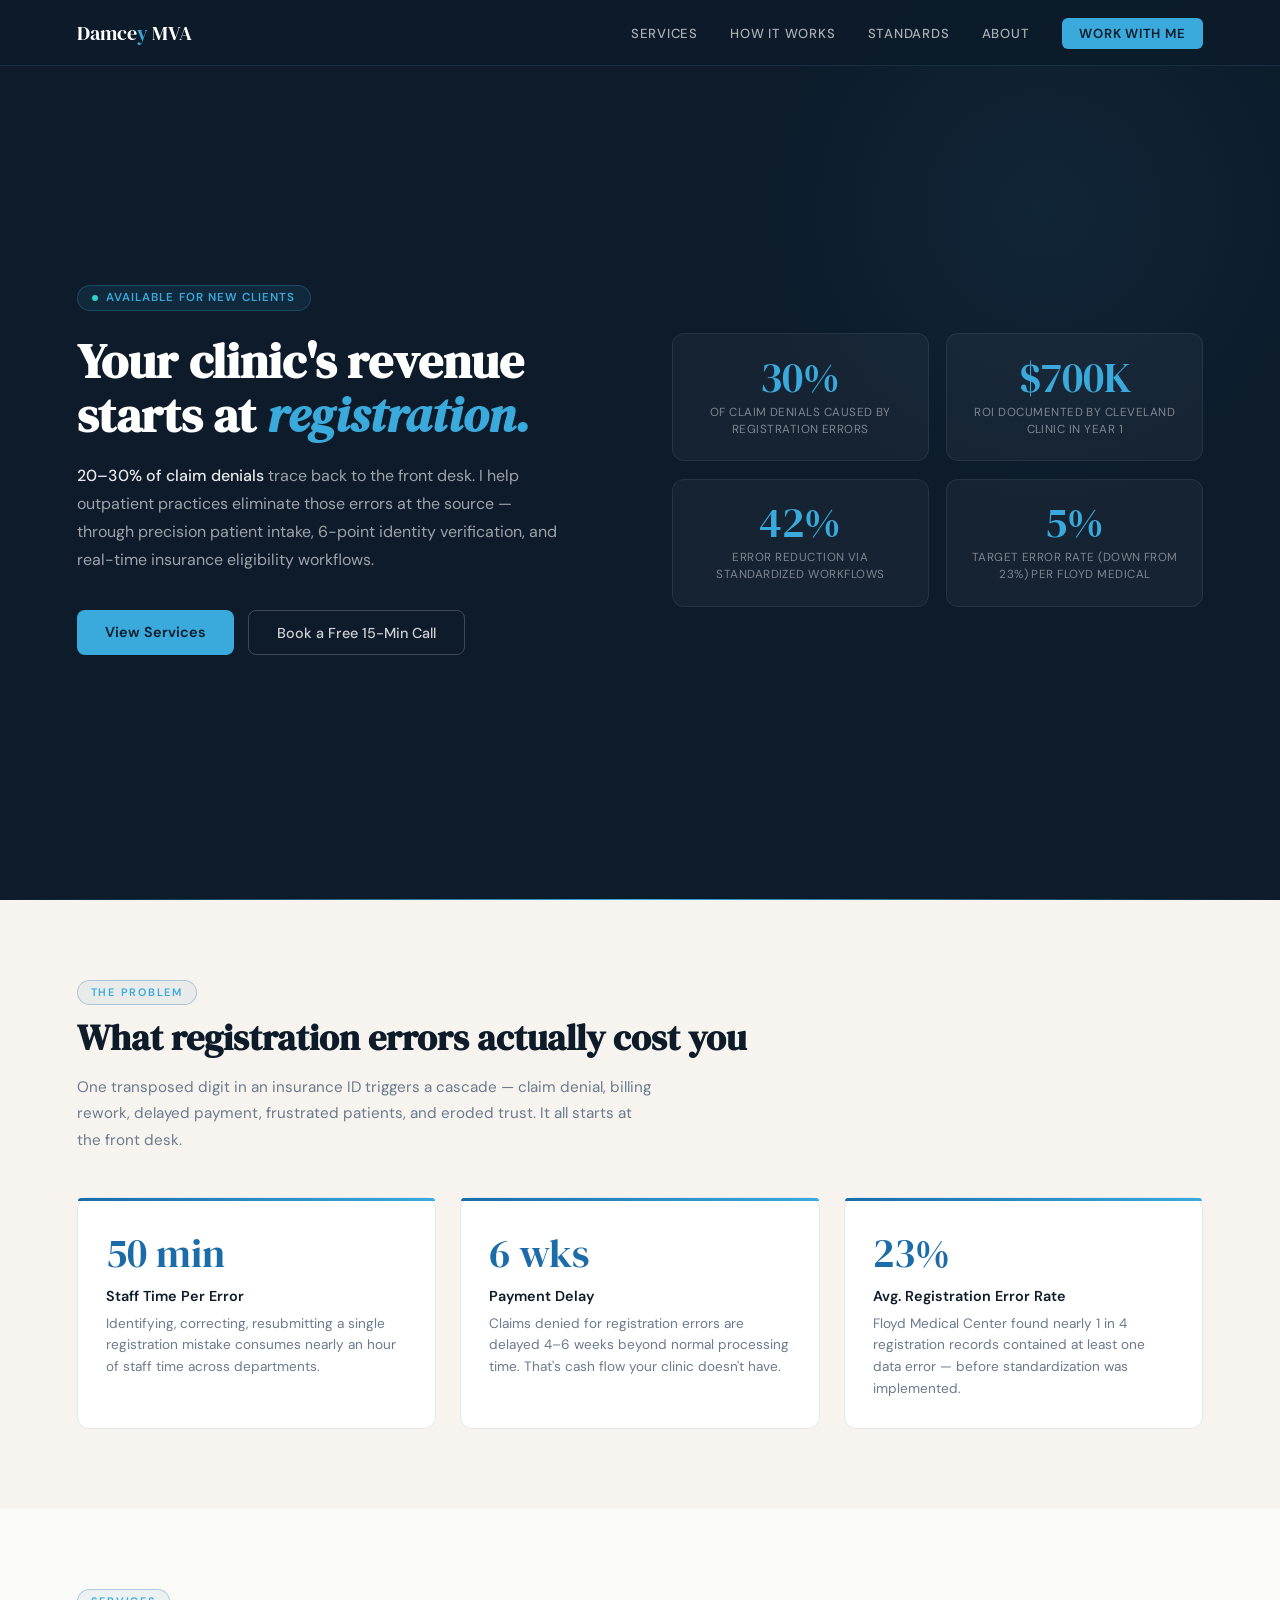
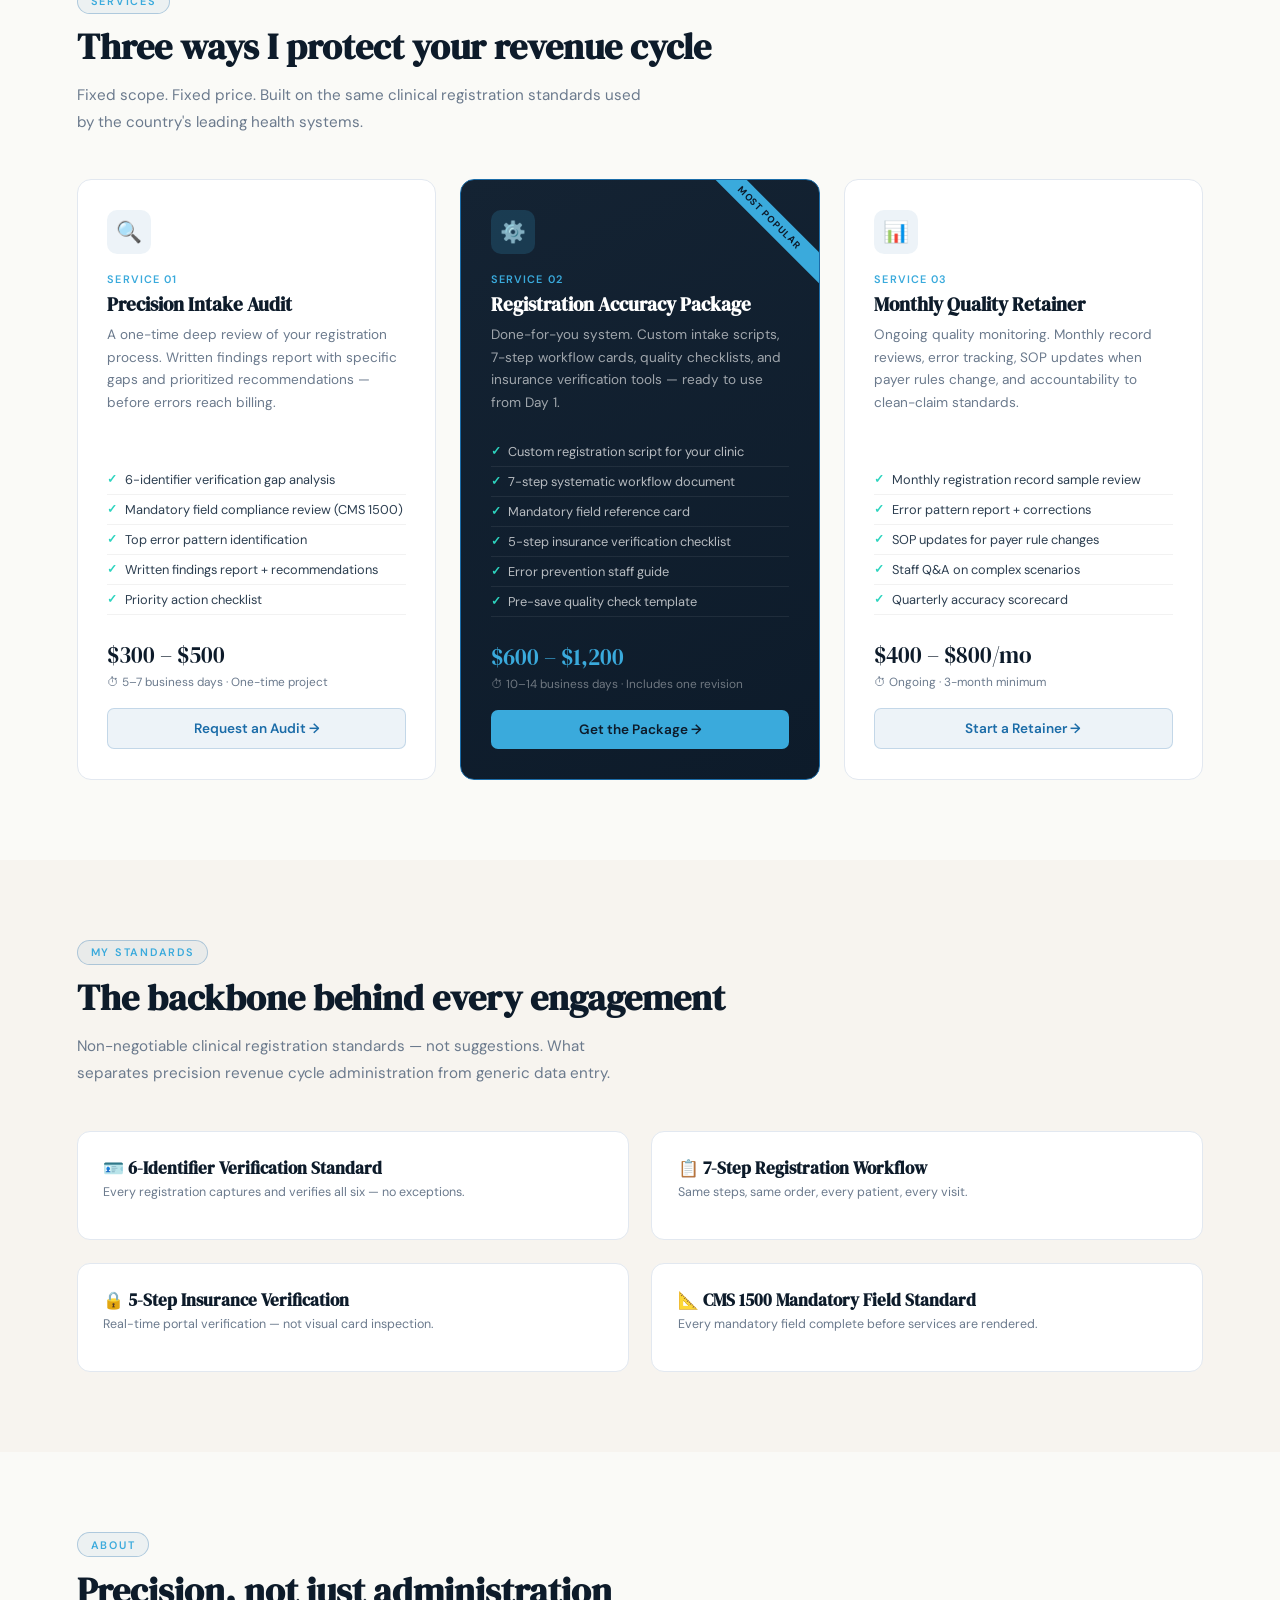
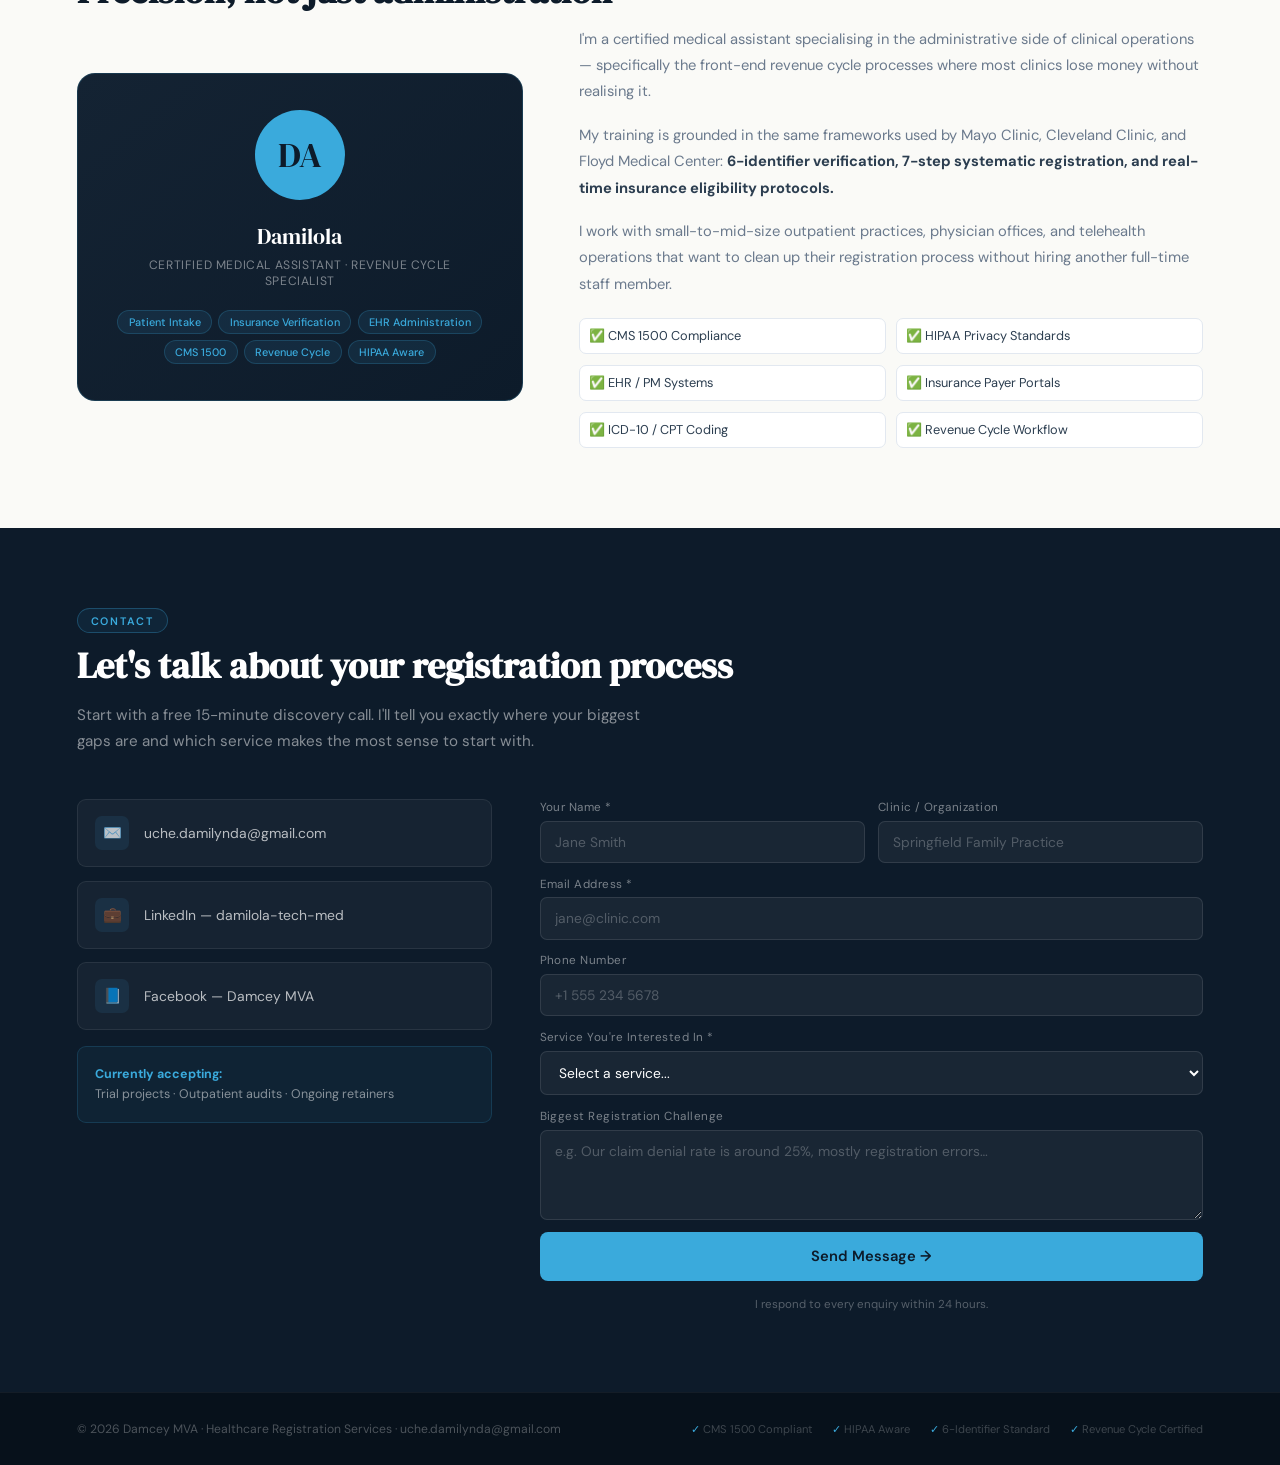
==== commit b8f2a2c4: "Content Changed Standard frame and content reduced to title" ====
--- a/index.html
+++ b/index.html
@@ -404,19 +404,19 @@
     <div class="std">
       <h4>🪪 6-Identifier Verification Standard</h4>
       <p>Every registration captures and verifies all six — no exceptions.</p>
-      <div class="std-items">
+      <!-- <div class="std-items">
         <div class="std-item">Full legal name — exactly as on Government ID, no nicknames</div>
         <div class="std-item">Date of birth — MM/DD/YYYY with 4-digit year</div>
         <div class="std-item">Government-issued ID number (not SSN as primary)</div>
         <div class="std-item">Insurance policy number AND group number</div>
         <div class="std-item">Current residential address (no PO boxes)</div>
         <div class="std-item">Primary phone number with area code</div>
-      </div>
+      </div> -->
     </div>
     <div class="std">
       <h4>📋 7-Step Registration Workflow</h4>
       <p>Same steps, same order, every patient, every visit.</p>
-      <div class="std-items">
+      <!-- <div class="std-items">
         <div class="std-item">Collect documents before touching the computer</div>
         <div class="std-item">Visual verification — photo match, document validity</div>
         <div class="std-item">Data entry with source document visible at all times</div>
@@ -424,30 +424,23 @@
         <div class="std-item">Complete insurance data character by character</div>
         <div class="std-item">Inline quality check before saving the record</div>
         <div class="std-item">Verbal confirmation of address and phone with patient</div>
-      </div>
+      </div> -->
     </div>
     <div class="std">
       <h4>🔒 5-Step Insurance Verification</h4>
       <p>Real-time portal verification — not visual card inspection.</p>
-      <div class="std-items">
+      <!-- <div class="std-items">
         <div class="std-item">Collect current card — ask "Is this for today's visit?"</div>
         <div class="std-item">Access payer portal, PM system, or clearinghouse</div>
         <div class="std-item">Enter patient data exactly as shown on card</div>
         <div class="std-item">Review: status, dates, copay, network, authorizations</div>
         <div class="std-item">Document confirmation number + communicate copay</div>
-      </div>
+      </div> -->
     </div>
     <div class="std">
       <h4>📐 CMS 1500 Mandatory Field Standard</h4>
       <p>Every mandatory field complete before services are rendered.</p>
-      <div class="std-items">
-        <div class="std-item">Core: full legal name, DOB, sex at birth, SSN</div>
-        <div class="std-item">Contact: residential address, 10-digit phone</div>
-        <div class="std-item">Insurance: carrier, member ID, group number, dates</div>
-        <div class="std-item">Dependents: policyholder name, DOB, relationship</div>
-        <div class="std-item">Benchmark: error rate below 5% · Clean claims 95%+</div>
-      </div>
-    </div>
+      <!--  -->
   </div>
 </section>
 
@@ -519,7 +512,6 @@
       <form class="cform" id="leadForm"
         action="https://formspree.io/f/mgorpkko"
         method="POST">
-
         <!-- Hidden tracking fields — auto-populated by JS -->
         <input type="hidden" name="_subject" value="New Lead — Damcey MVA">
         <input type="hidden" name="lead_source" id="leadSource" value="website-direct">
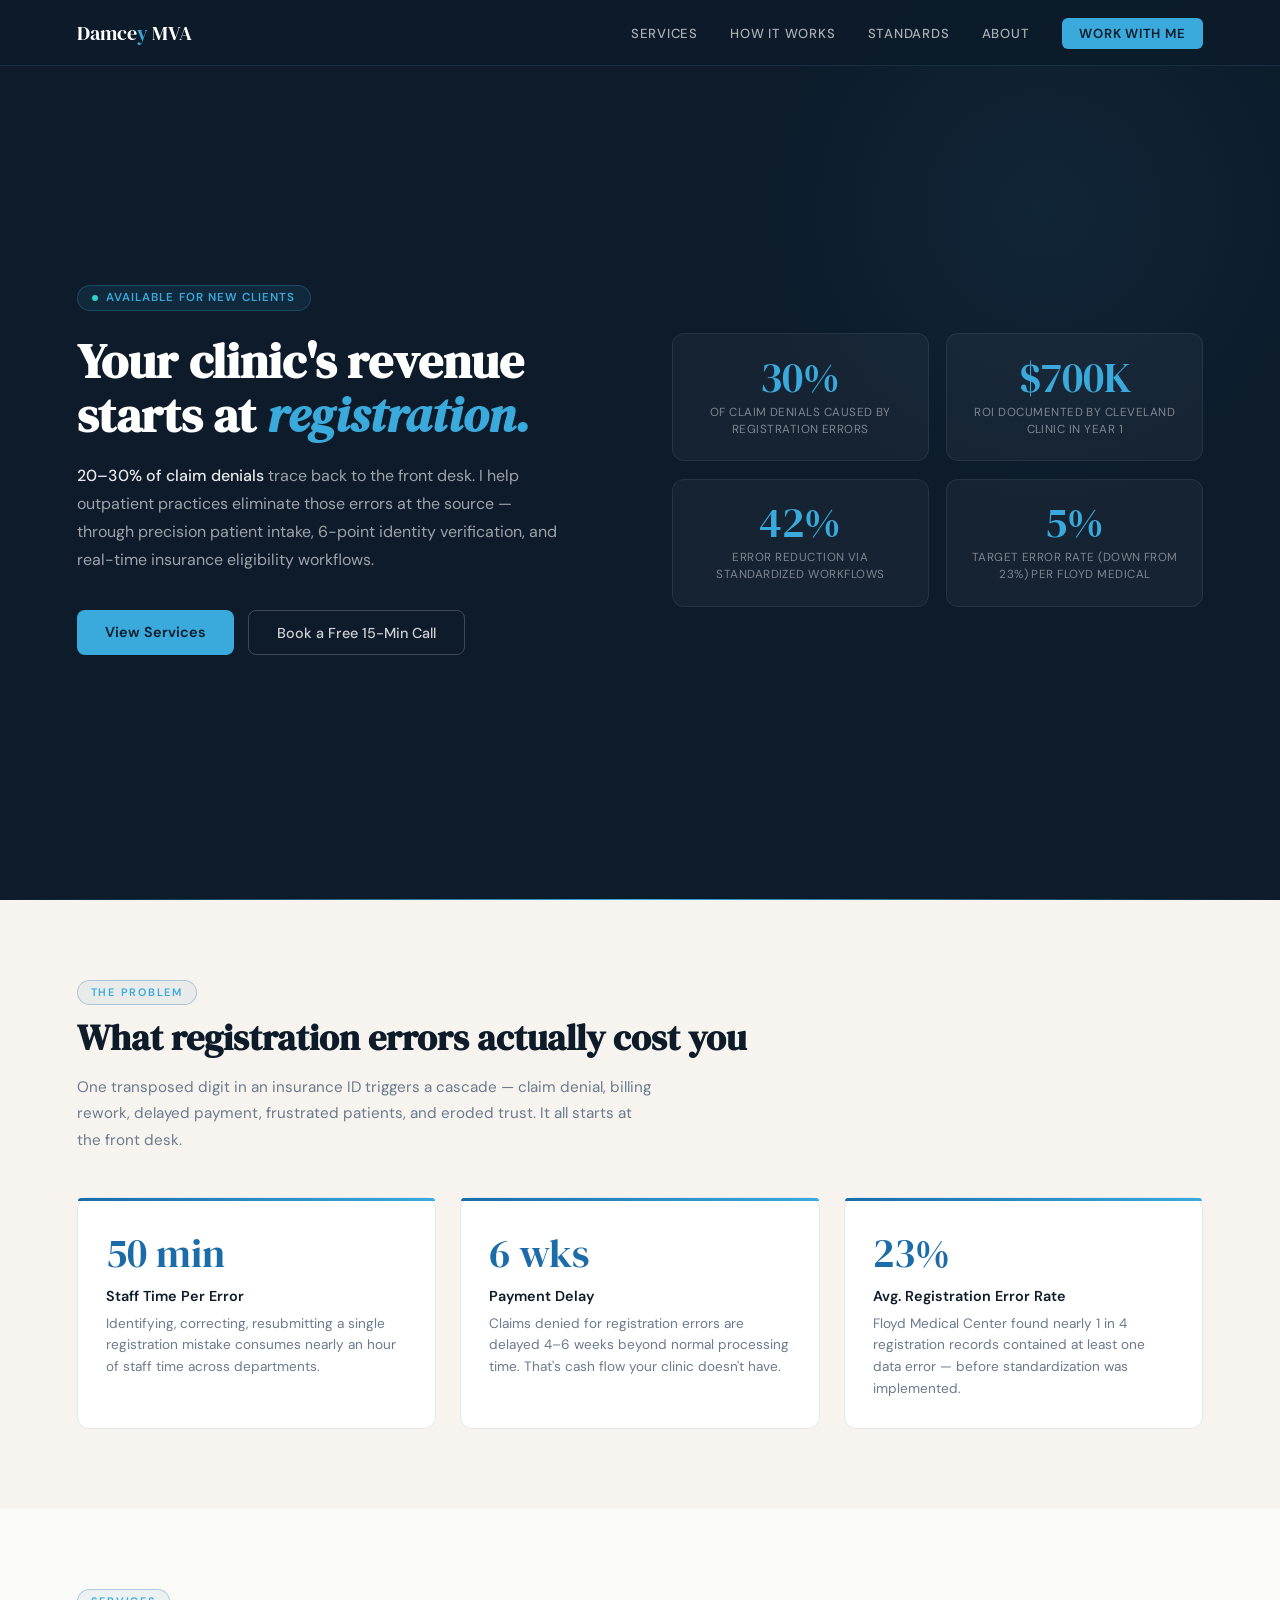
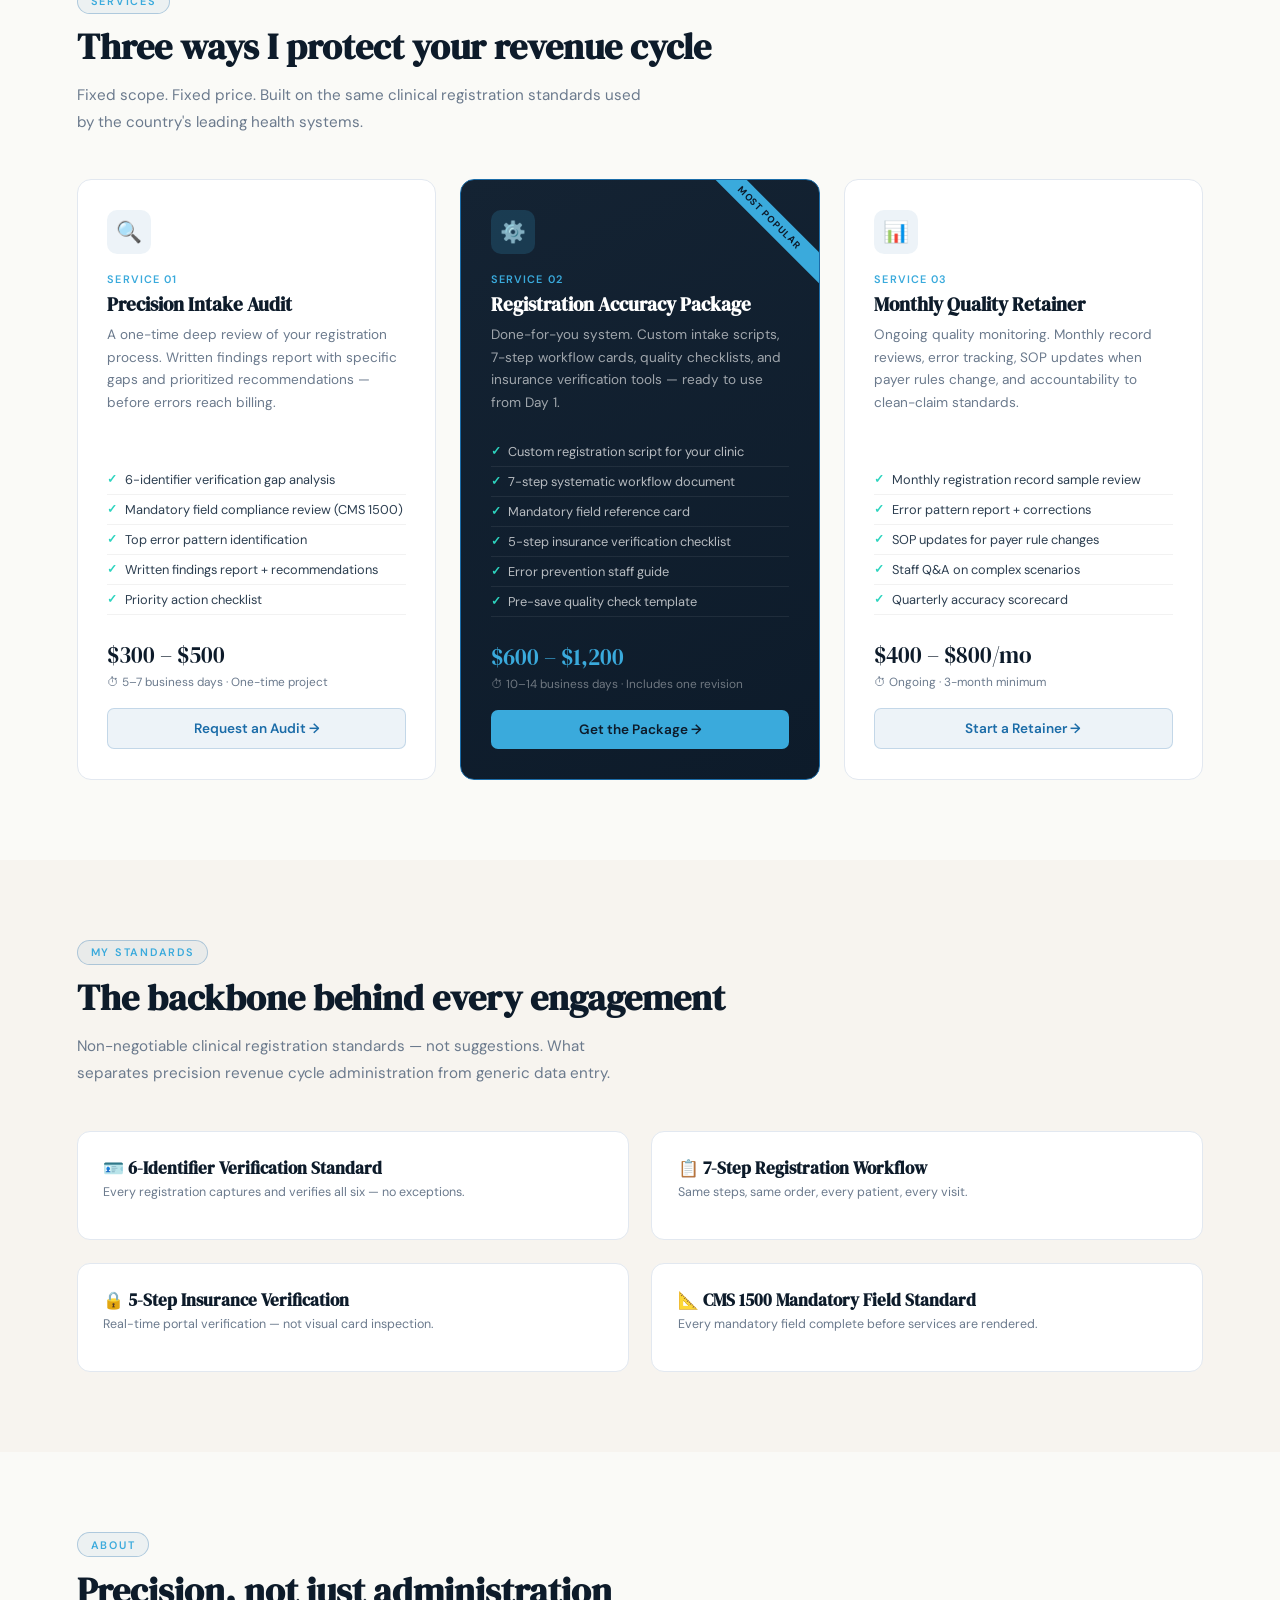
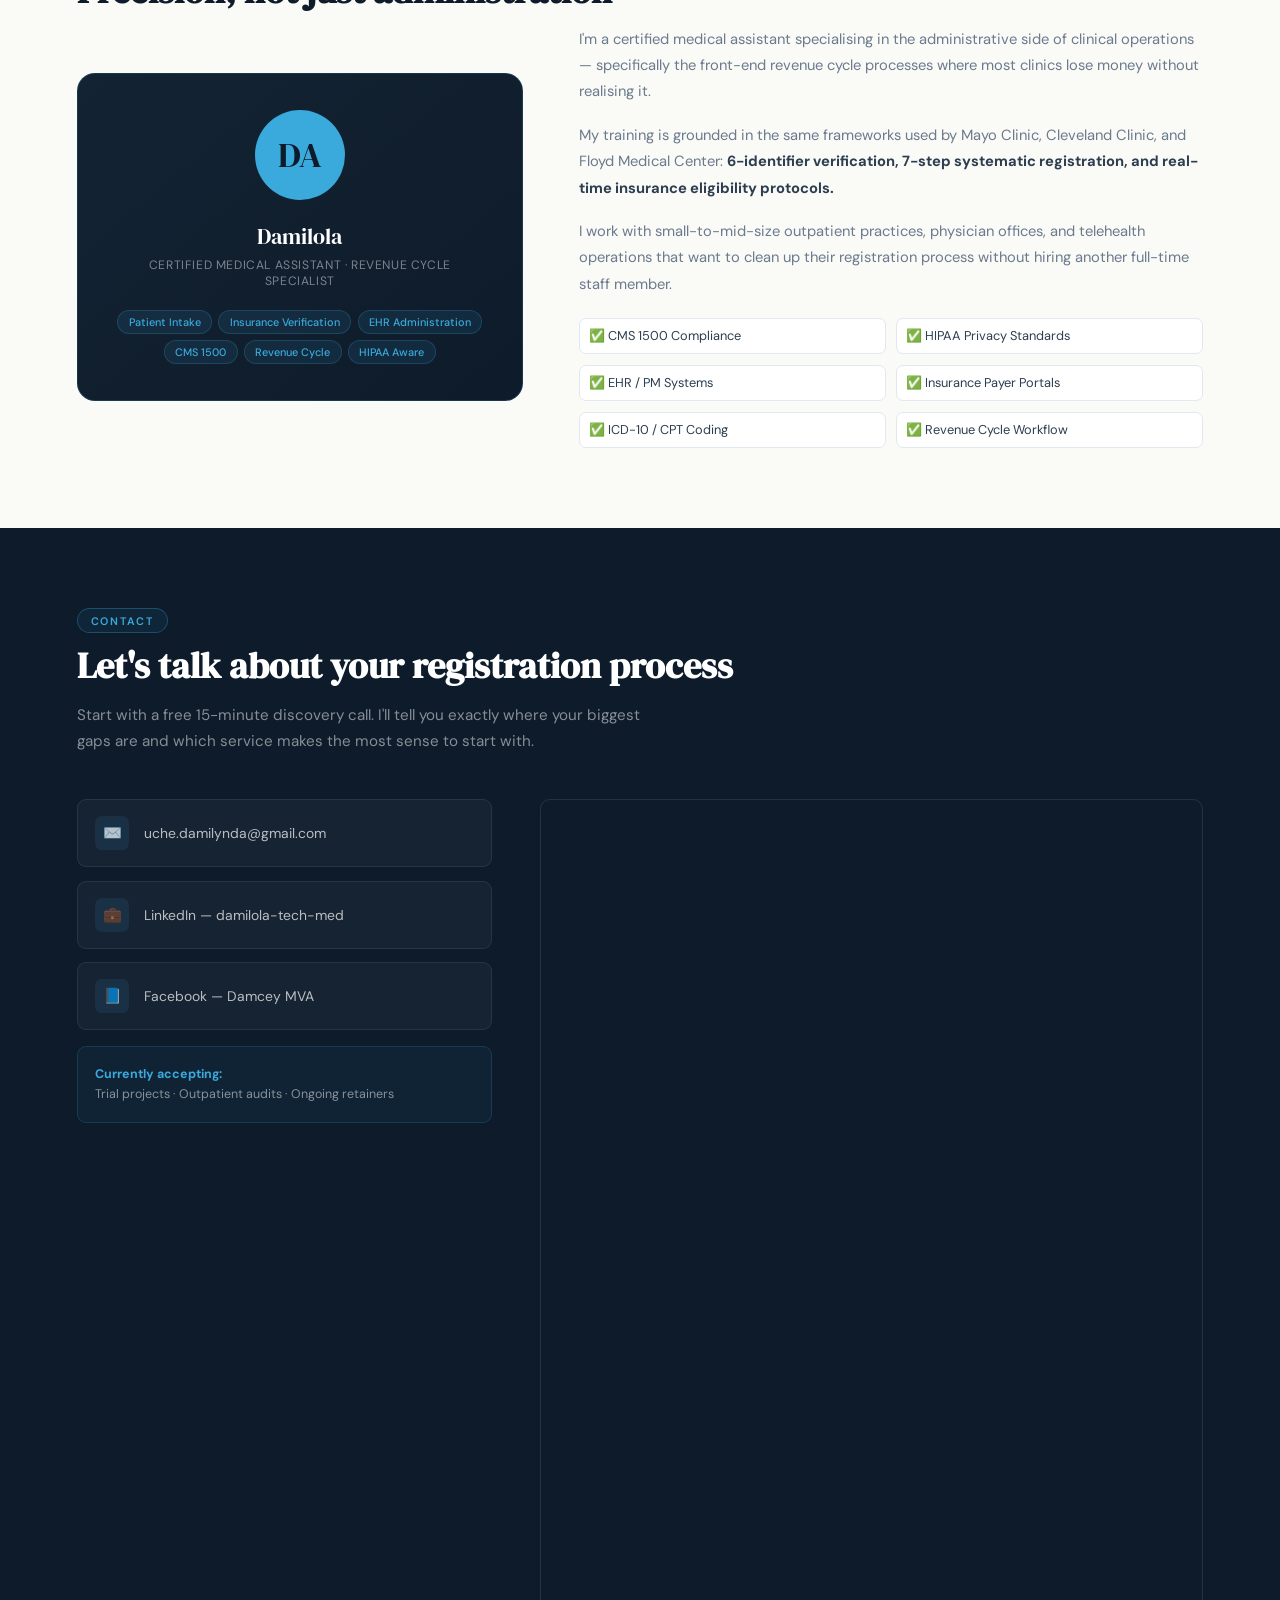
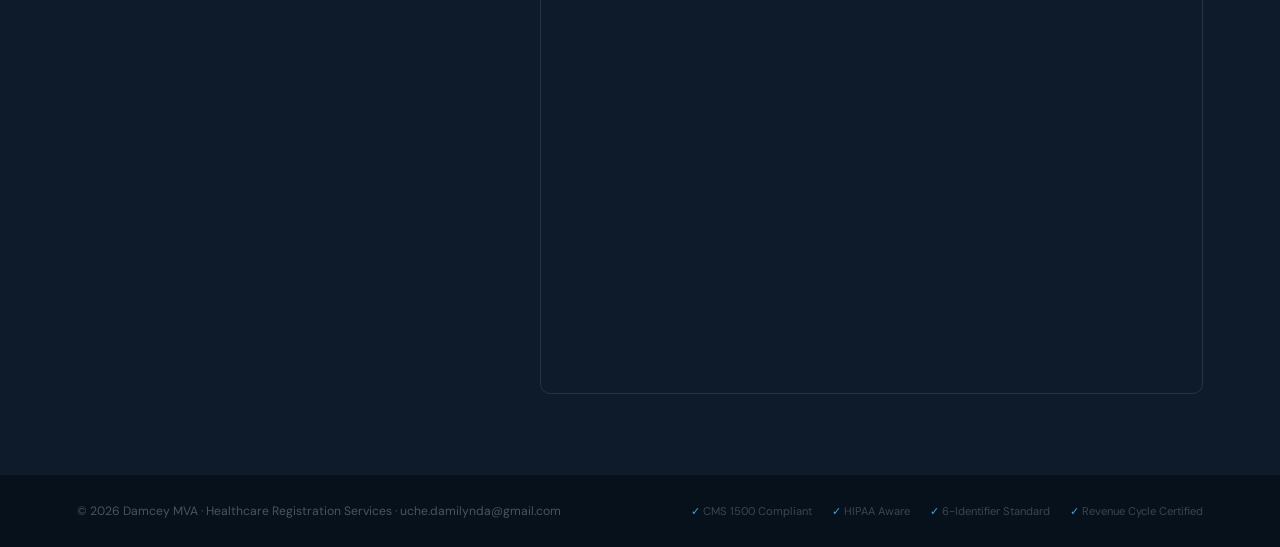
==== commit 8367dd1f: "Contact Form modified Remove FormSpree and Add Google for easily Data cpturing" ====
--- a/index.html
+++ b/index.html
@@ -508,50 +508,10 @@
     │  Get your ID free at: formspree.io          │
     └─────────────────────────────────────────────┘
     -->
-    <div>
-      <form class="cform" id="leadForm"
-        action="https://formspree.io/f/mgorpkko"
-        method="POST">
-        <!-- Hidden tracking fields — auto-populated by JS -->
-        <input type="hidden" name="_subject" value="New Lead — Damcey MVA">
-        <input type="hidden" name="lead_source" id="leadSource" value="website-direct">
-        <input type="hidden" name="page_url" id="pageUrl" value="">
-
-        <div class="frow">
-          <div class="ff">
-            <label>Your Name *</label>
-            <input type="text" name="name" placeholder="Jane Smith" required>
-          </div>
-          <div class="ff">
-            <label>Clinic / Organization</label>
-            <input type="text" name="clinic" placeholder="Springfield Family Practice">
-          </div>
-        </div>
-        <div class="ff">
-          <label>Email Address *</label>
-          <input type="email" name="email" placeholder="jane@clinic.com" required>
-        </div>
-        <div class="ff">
-          <label>Phone Number</label>
-          <input type="tel" name="phone" placeholder="+1 555 234 5678">
-        </div>
-        <div class="ff">
-          <label>Service You're Interested In *</label>
-          <select name="service" required>
-            <option value="">Select a service...</option>
-            <option value="audit">Service 01 — Precision Intake Audit ($300–$500)</option>
-            <option value="package">Service 02 — Registration Accuracy Package ($600–$1,200)</option>
-            <option value="retainer">Service 03 — Monthly Quality Retainer ($400–$800/mo)</option>
-            <option value="discovery">Not sure yet — book a free discovery call</option>
-          </select>
-        </div>
-        <div class="ff">
-          <label>Biggest Registration Challenge</label>
-          <textarea name="challenge" placeholder="e.g. Our claim denial rate is around 25%, mostly registration errors…"></textarea>
-        </div>
-        <button type="submit" class="btn-send" id="submitBtn">Send Message →</button>
-        <p class="form-note">I respond to every enquiry within 24 hours.</p>
-      </form>
+  <div style="border-radius:10px; overflow:hidden; border:1px solid rgba(255,255,255,0.1);">
+    <iframe src="https://docs.google.com/forms/d/e/1FAIpQLSdE0YiXMEHEiq9vP_cQYbc-tucBN0hlsqnc9HRSb33zsUAVzA/viewform?embedded=true" width="640" height="1188" frameborder="0" marginheight="0" marginwidth="0">Loading…
+    </iframe>
+</div>
 
       <div class="form-success" id="formSuccess">
         <h4>✓ Message received!</h4>
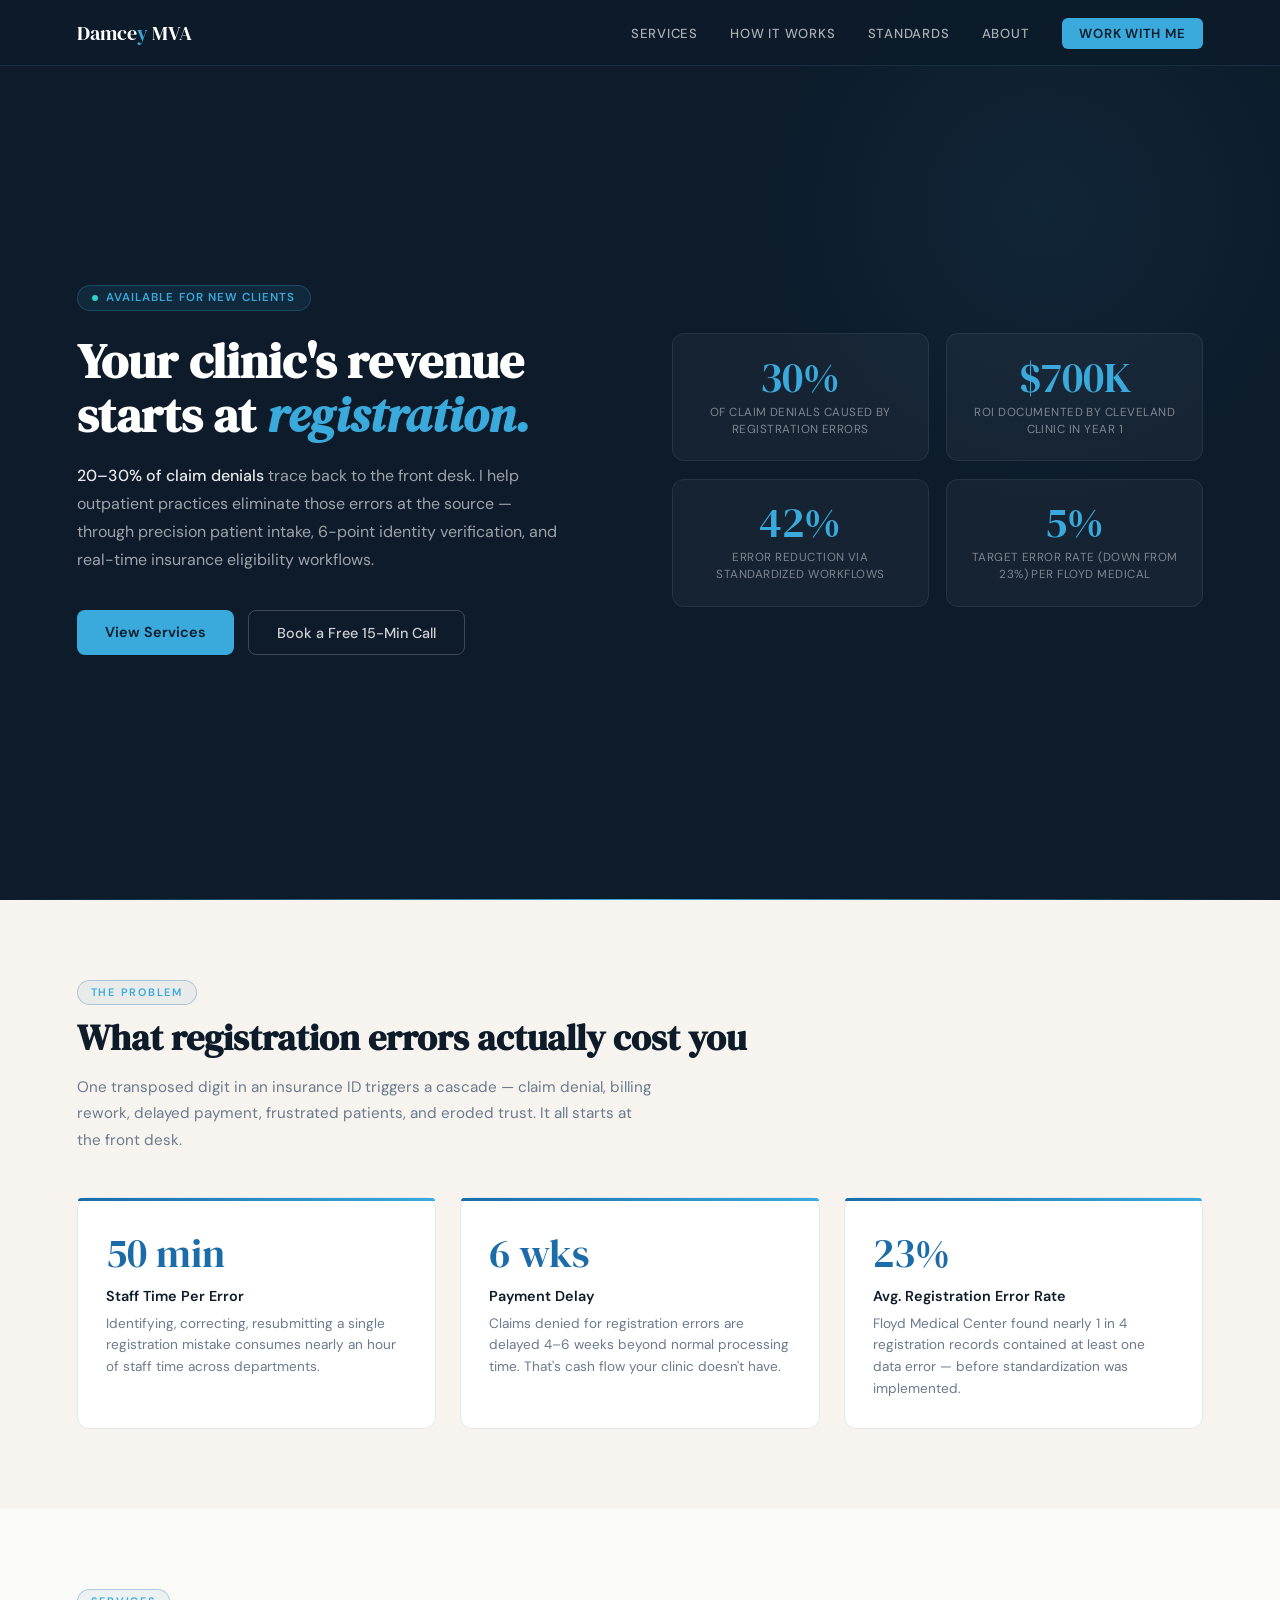
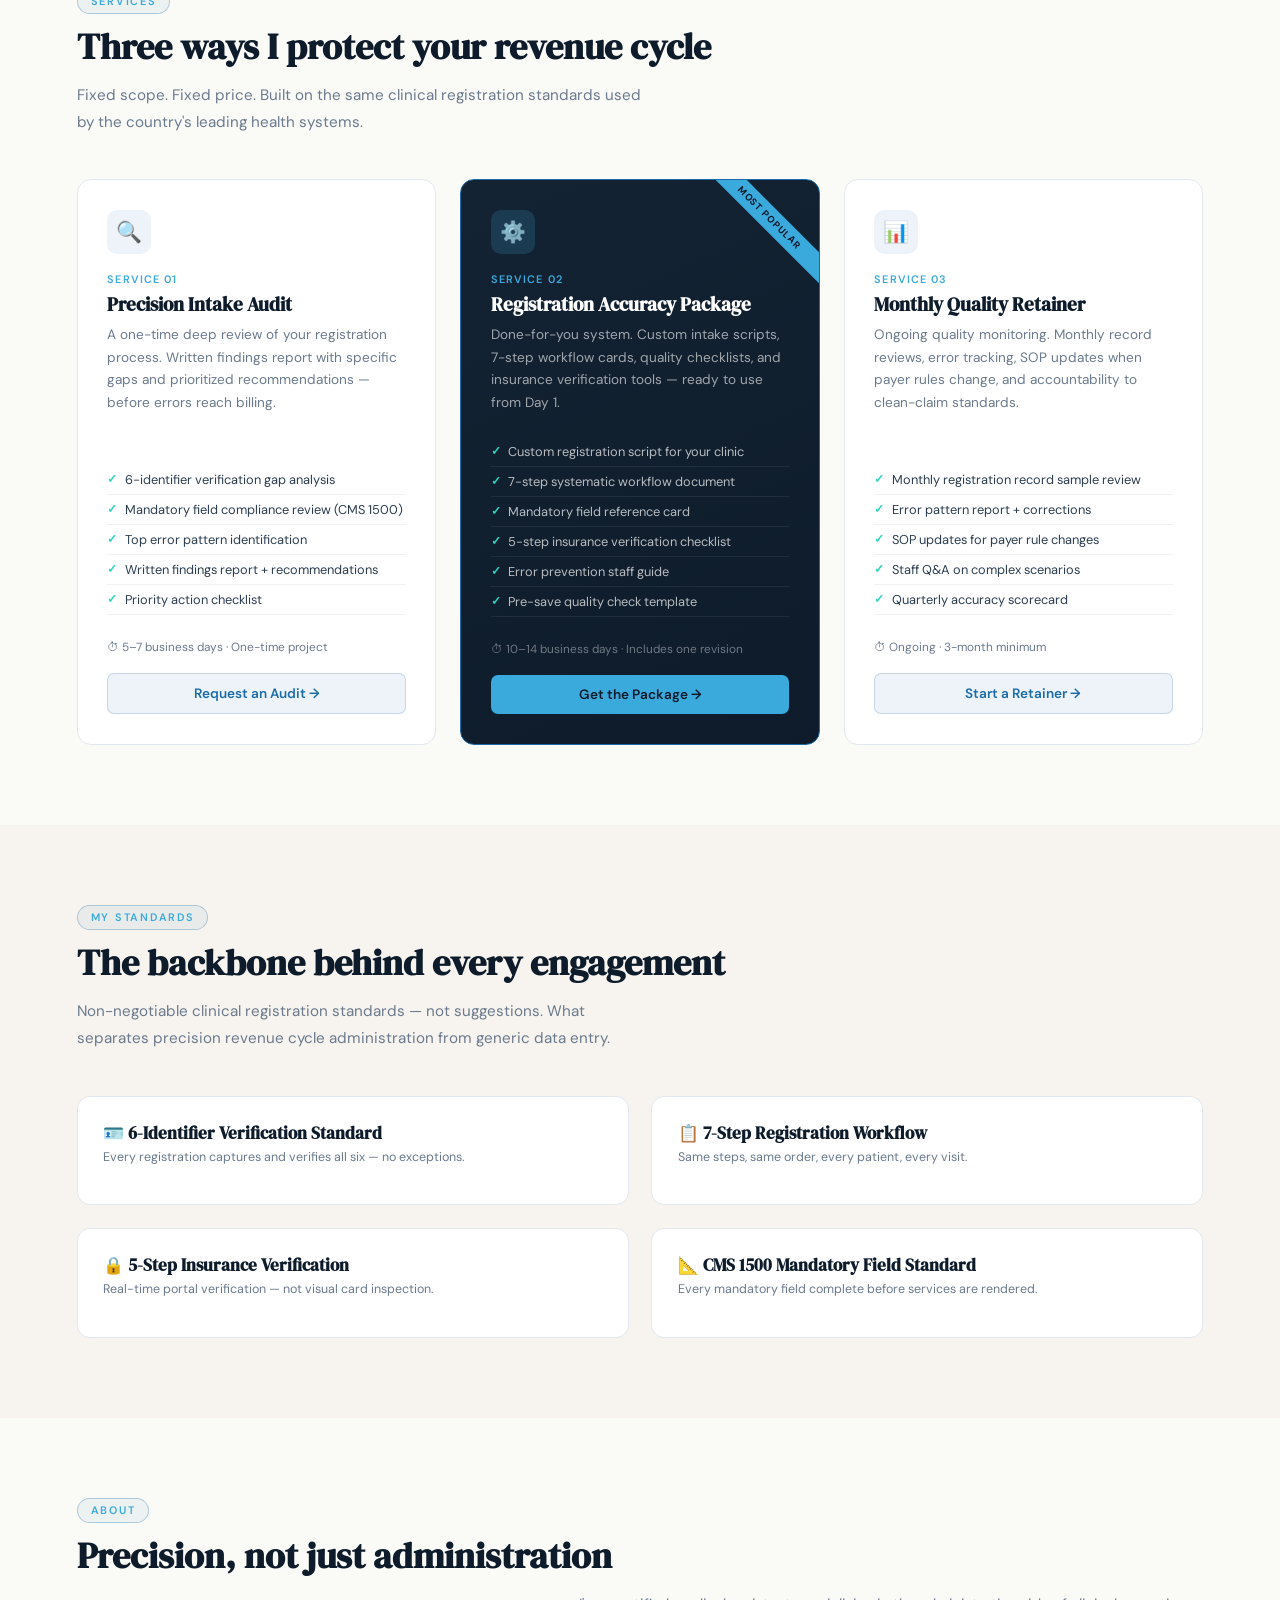
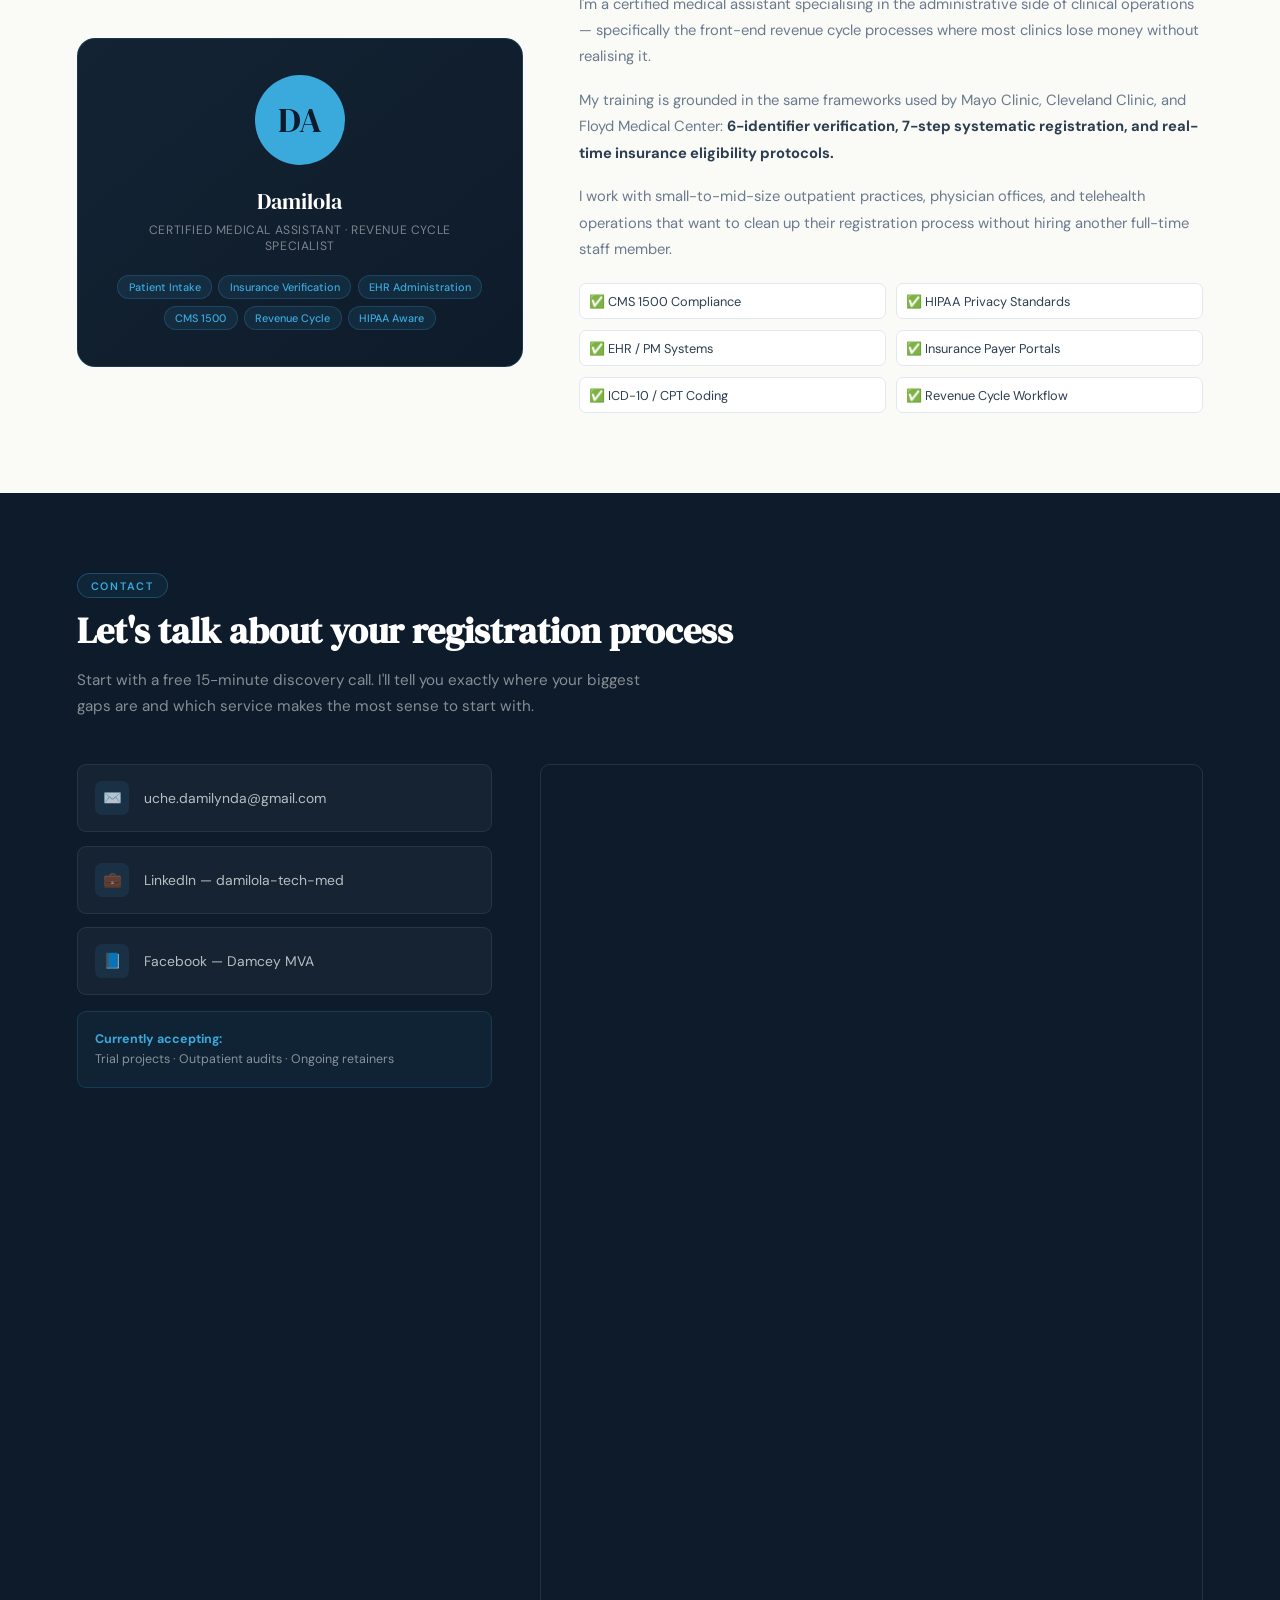
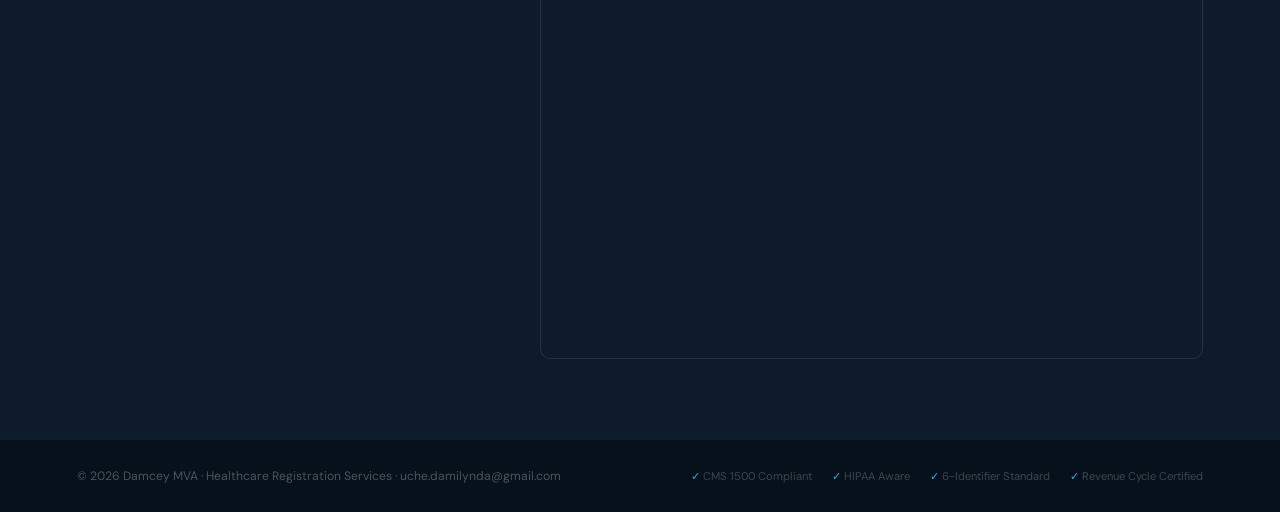
==== commit e8f9b60c: "Services modified prices removed" ====
--- a/index.html
+++ b/index.html
@@ -355,7 +355,7 @@
         <li>Written findings report + recommendations</li>
         <li>Priority action checklist</li>
       </ul>
-      <div class="svc-price">$300 – $500</div>
+      <!-- <div class="svc-price">$300 – $500</div> -->
       <div class="svc-time">⏱ 5–7 business days · One-time project</div>
       <a href="#contact" class="btn-s">Request an Audit →</a>
     </div>
@@ -372,7 +372,7 @@
         <li>Error prevention staff guide</li>
         <li>Pre-save quality check template</li>
       </ul>
-      <div class="svc-price">$600 – $1,200</div>
+      <!-- <div class="svc-price">$600 – $1,200</div> -->
       <div class="svc-time">⏱ 10–14 business days · Includes one revision</div>
       <a href="#contact" class="btn-s">Get the Package →</a>
     </div>
@@ -388,7 +388,7 @@
         <li>Staff Q&amp;A on complex scenarios</li>
         <li>Quarterly accuracy scorecard</li>
       </ul>
-      <div class="svc-price">$400 – $800/mo</div>
+      <!-- <div class="svc-price">$400 – $800/mo</div> -->
       <div class="svc-time">⏱ Ongoing · 3-month minimum</div>
       <a href="#contact" class="btn-s">Start a Retainer →</a>
     </div>
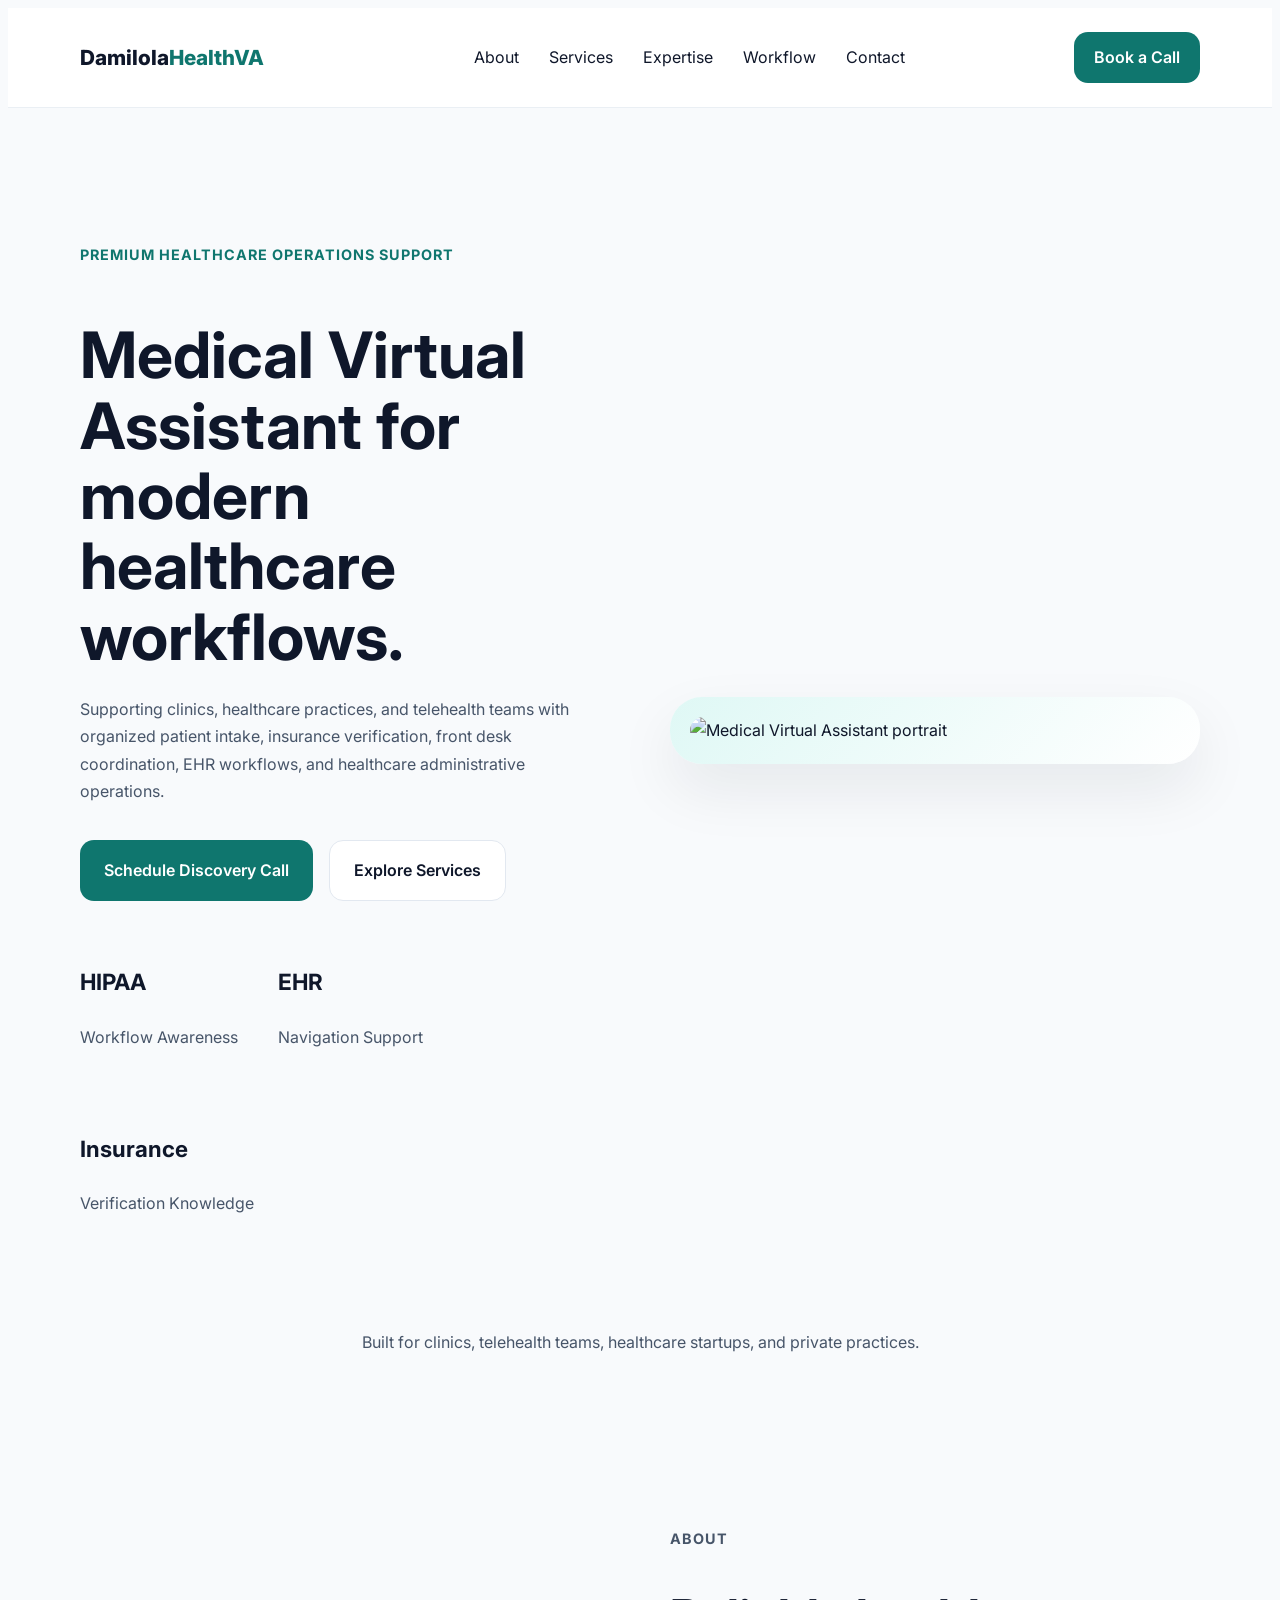
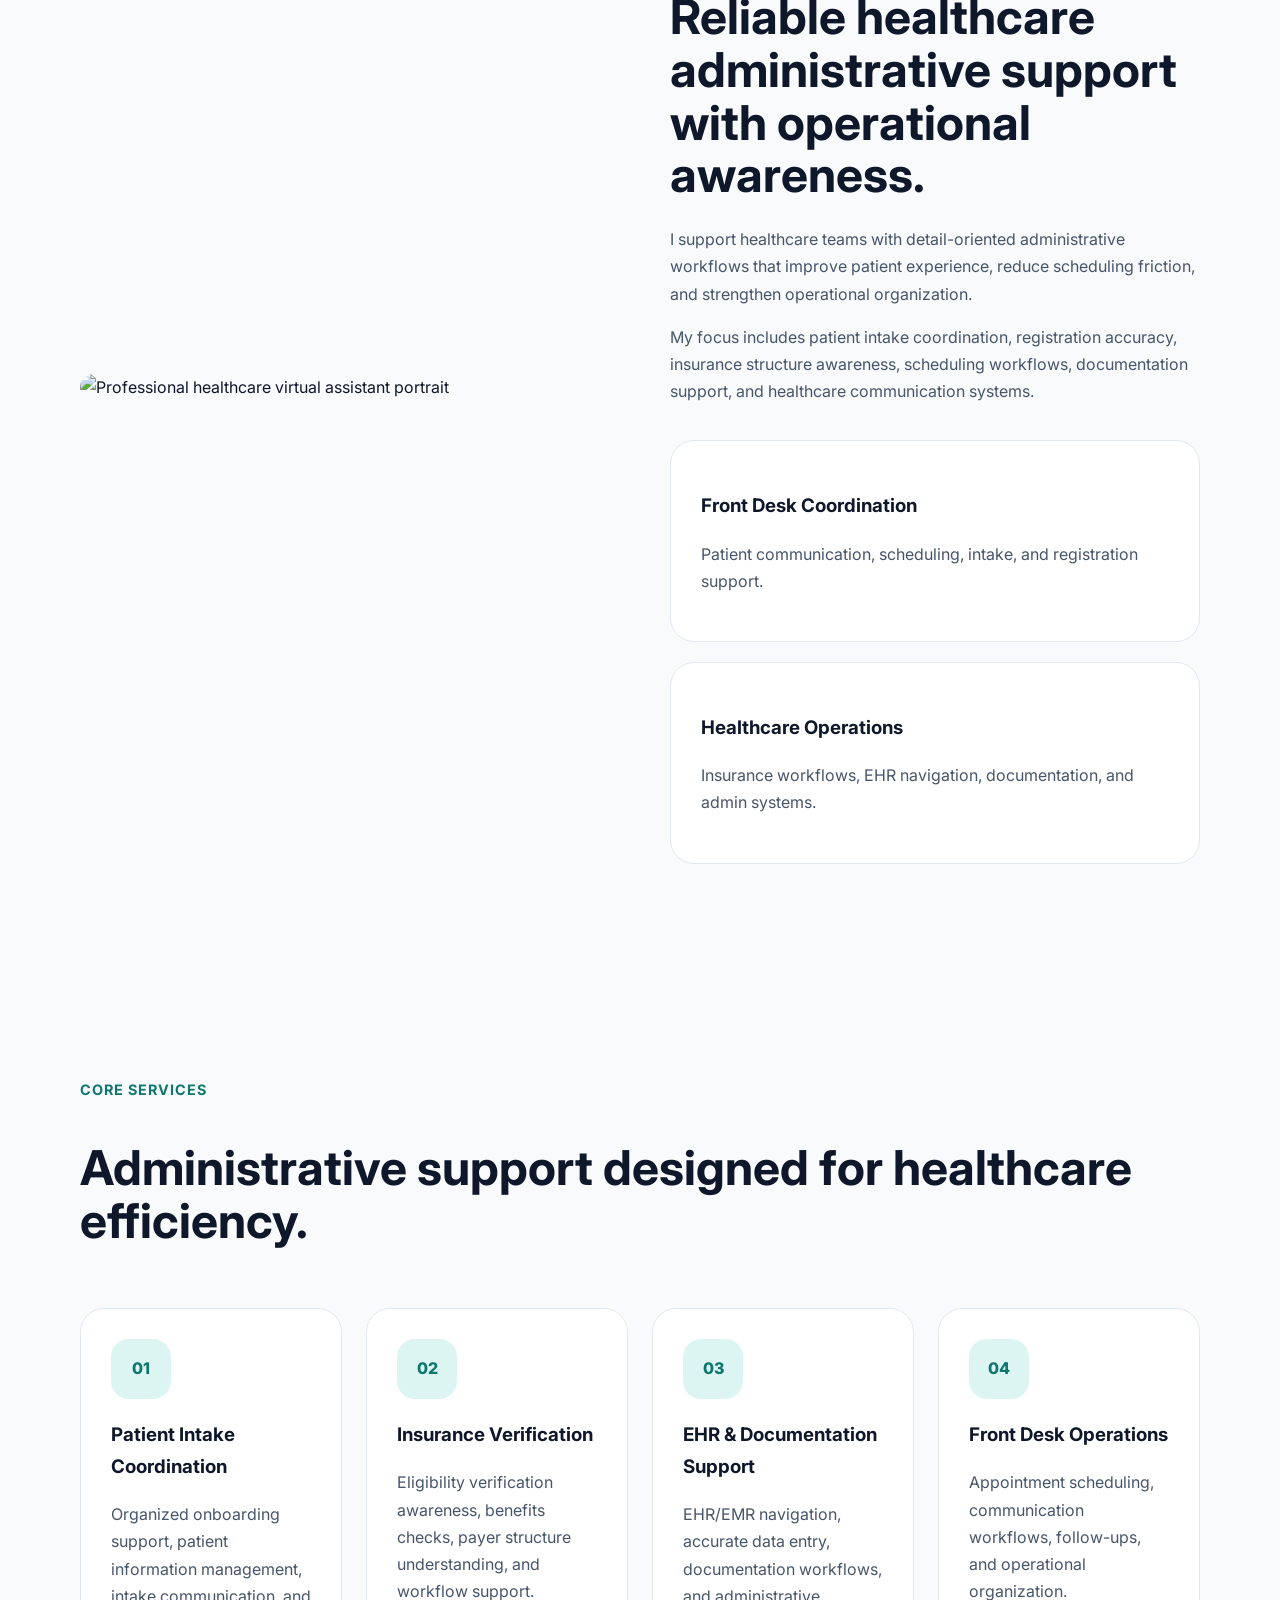
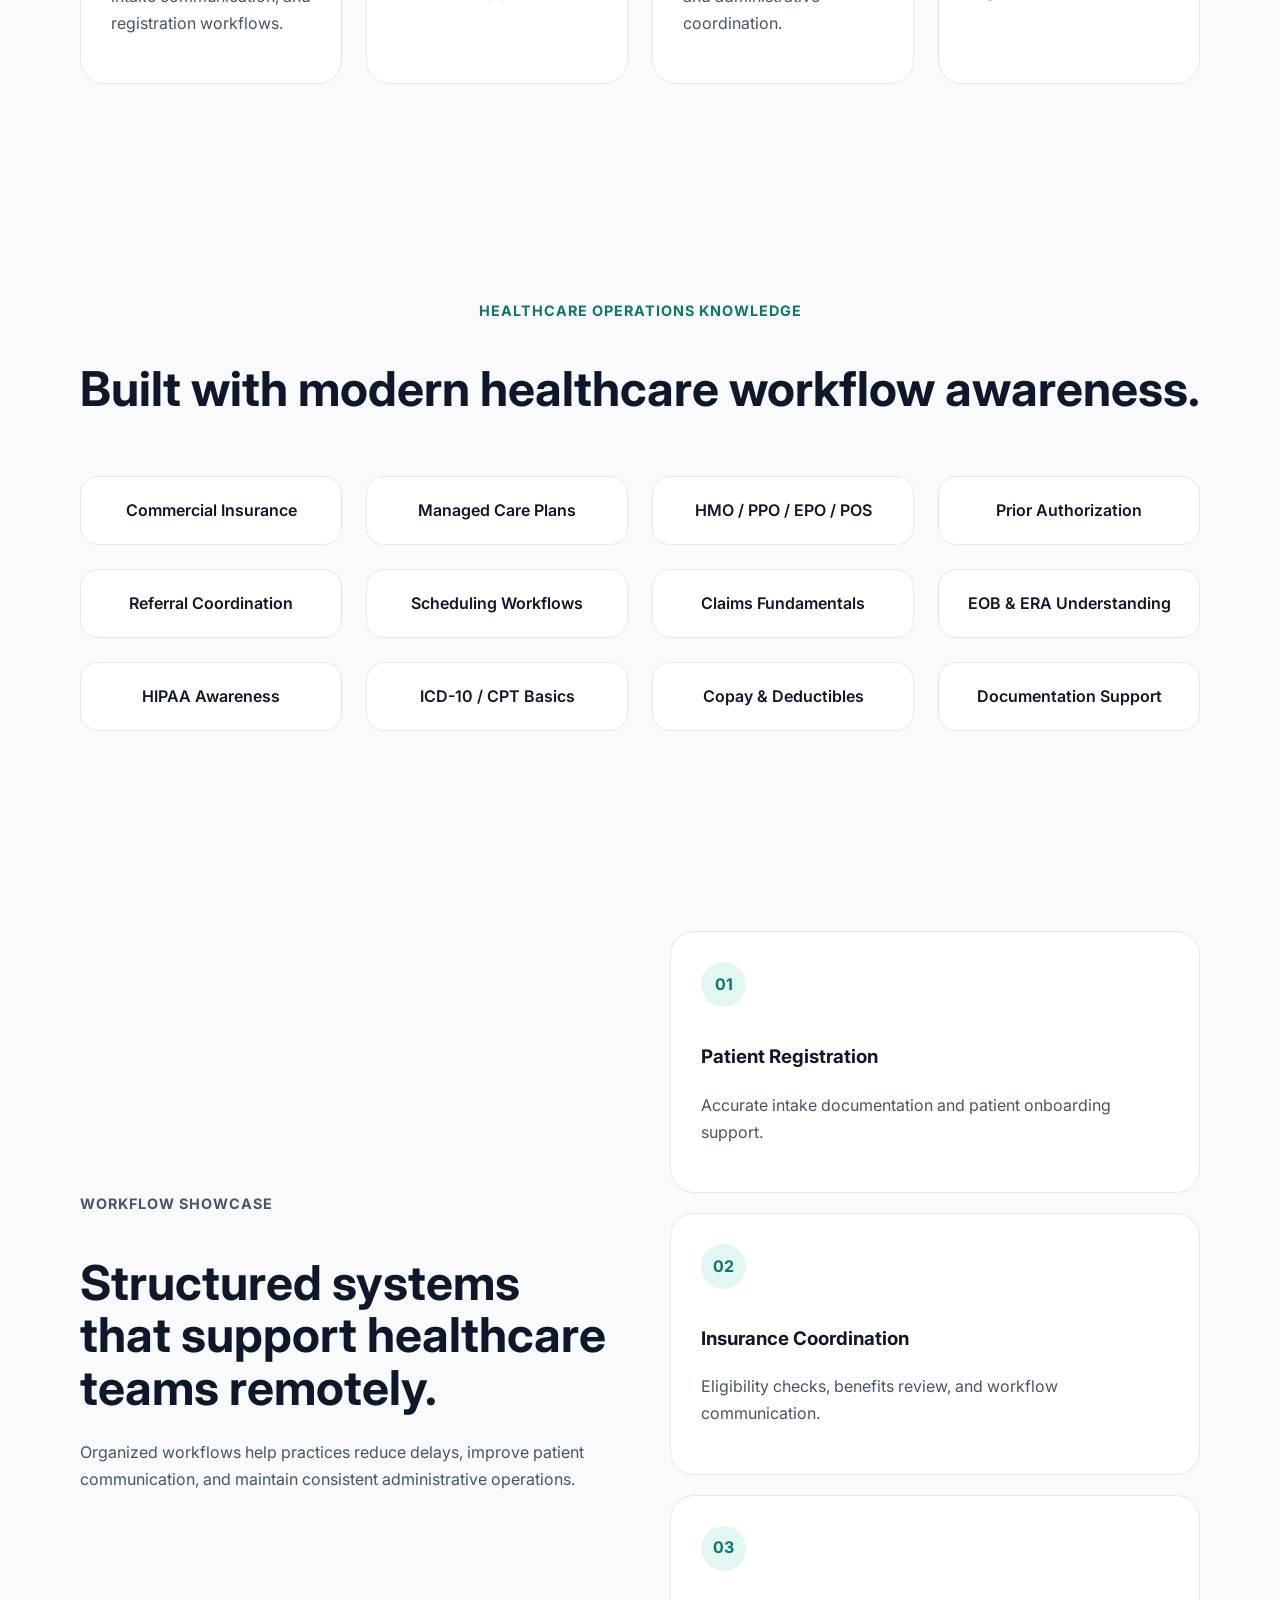
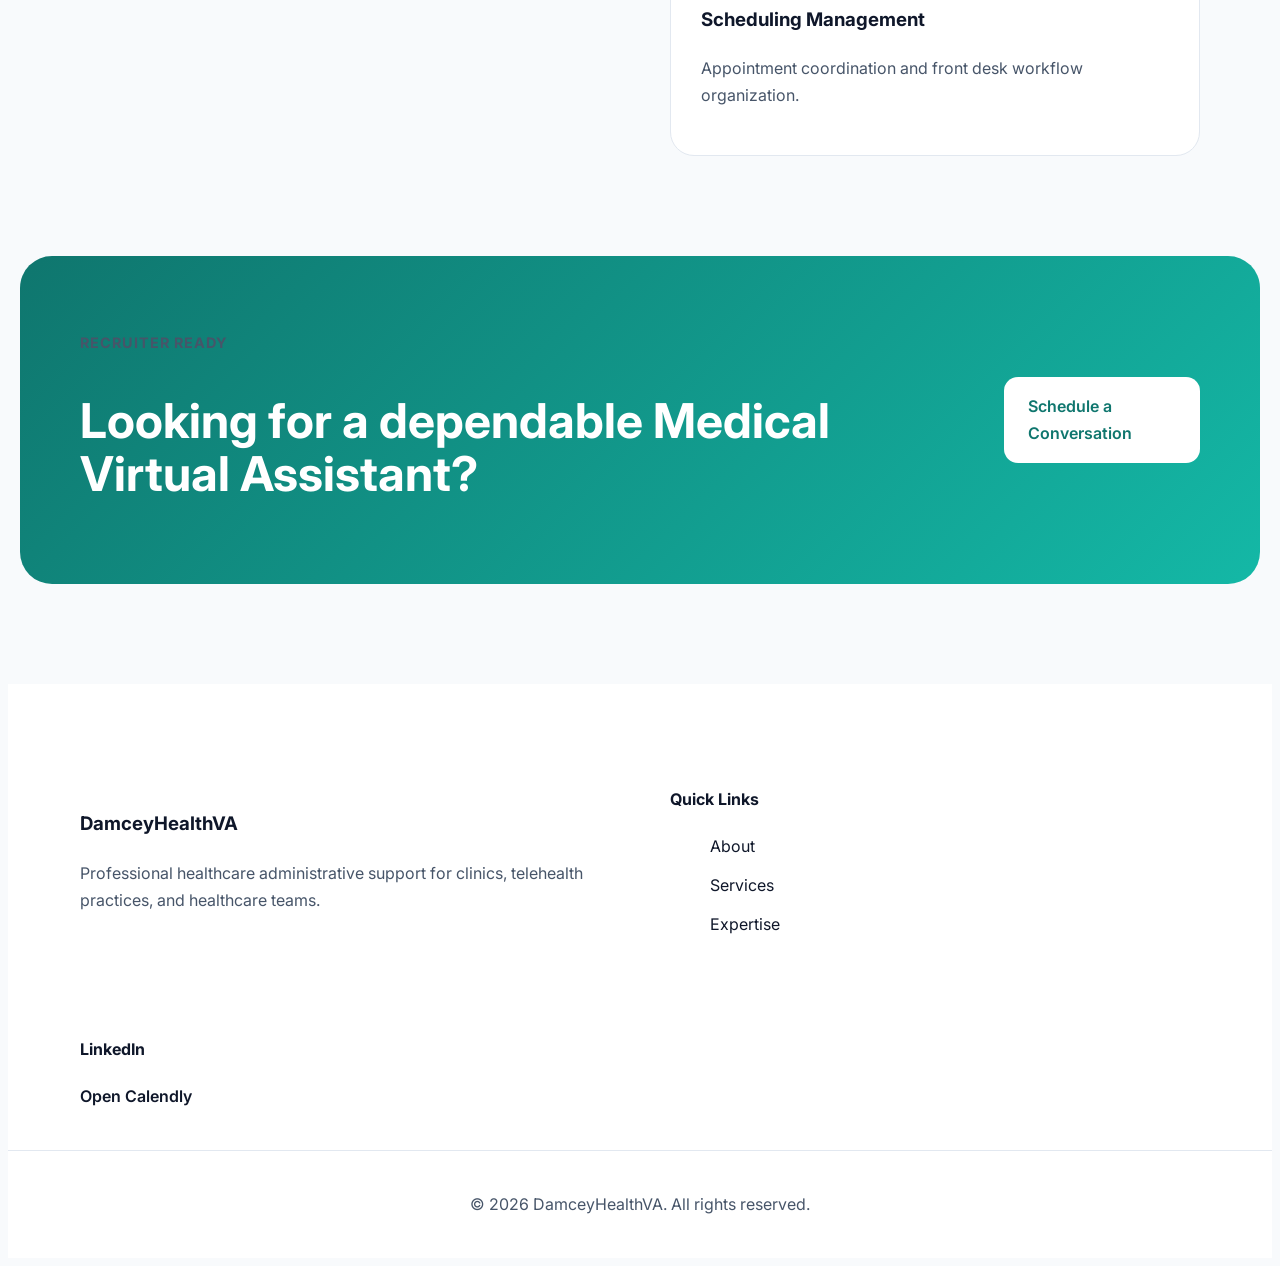
==== commit bf1212f7: "Image change" ====
--- a/index.html
+++ b/index.html
@@ -1,577 +1,273 @@
 <!DOCTYPE html>
 <html lang="en">
 <head>
-<meta charset="UTF-8">
-<meta name="viewport" content="width=device-width, initial-scale=1.0">
-<title>Damcey MVA | Medical Assistant Revenue Cycle Services</title>
-<link href="https://fonts.googleapis.com/css2?family=DM+Serif+Display:ital@0;1&family=DM+Sans:wght@300;400;500;600&display=swap" rel="stylesheet">
-
-<!--
-╔══════════════════════════════════════════════════════╗
-║  SETUP INSTRUCTIONS — READ BEFORE GOING LIVE        ║
-╠══════════════════════════════════════════════════════╣
-║  STEP 1: Go to https://formspree.io                  ║
-║  STEP 2: Sign up free with uche.damilynda@gmail.com  ║
-║  STEP 3: Create New Form → name: "MVA Leads"         ║
-║  STEP 4: Copy your Form ID (e.g. xpwzgkqr)          ║
-║  STEP 5: Find YOUR_FORMSPREE_ID below and replace it ║
-║  STEP 6: Upload this file to your hosting            ║
-║  STEP 7: Test by filling the form yourself           ║
-║                                                      ║
-║  SHARING ON SOCIAL (add these UTM links):            ║
-║  LinkedIn:  mva.damcey.space/?utm_source=linkedin    ║
-║  Facebook:  mva.damcey.space/?utm_source=facebook    ║
-║  The form captures source automatically.             ║
-╚══════════════════════════════════════════════════════╝
--->
-
-<style>
-:root {
-  --navy:#0D1B2A; --navy2:#142333; --blue:#1B6CA8;
-  --accent:#3AAADC; --mint:#2DD4BF;
-  --warm:#F7F4EF; --cream:#FAFAF7;
-  --text:#2C3E50; --muted:#6B7A8D; --border:#E2E8F0;
-  --white:#FFFFFF; --green:#1A7A4A;
-}
-*{margin:0;padding:0;box-sizing:border-box}
-html{scroll-behavior:smooth}
-body{font-family:'DM Sans',sans-serif;background:var(--cream);color:var(--text);overflow-x:hidden}
-
-/* NAV */
-nav{position:fixed;top:0;left:0;right:0;z-index:100;background:rgba(13,27,42,.97);
-  backdrop-filter:blur(14px);padding:0 6%;height:66px;
-  display:flex;align-items:center;justify-content:space-between;
-  border-bottom:1px solid rgba(58,170,220,.15)}
-.logo{font-family:'DM Serif Display',serif;font-size:1.25rem;color:var(--white)}
-.logo span{color:var(--accent)}
-.nav-links{display:flex;gap:2rem;list-style:none}
-.nav-links a{color:rgba(255,255,255,.65);text-decoration:none;font-size:.82rem;
-  font-weight:500;letter-spacing:.06em;text-transform:uppercase;transition:color .2s}
-.nav-links a:hover{color:var(--accent)}
-.nav-cta{background:var(--accent)!important;color:var(--navy)!important;
-  padding:.45rem 1.1rem;border-radius:6px;font-weight:600!important}
-.nav-cta:hover{background:var(--mint)!important}
-
-/* HERO */
-.hero{min-height:100vh;background:var(--navy);display:grid;
-  grid-template-columns:1fr 1fr;align-items:center;
-  padding:100px 6% 60px;gap:4rem;position:relative;overflow:hidden}
-.hero::before{content:'';position:absolute;top:-10%;right:-5%;
-  width:600px;height:600px;pointer-events:none;
-  background:radial-gradient(circle,rgba(58,170,220,.07) 0%,transparent 70%)}
-.hero::after{content:'';position:absolute;bottom:0;left:0;right:0;height:1px;
-  background:linear-gradient(90deg,transparent,var(--accent),transparent)}
-.tag{display:inline-flex;align-items:center;gap:.5rem;
-  background:rgba(58,170,220,.1);border:1px solid rgba(58,170,220,.25);
-  border-radius:100px;padding:.3rem .9rem;font-size:.72rem;color:var(--accent);
-  letter-spacing:.09em;text-transform:uppercase;font-weight:600;margin-bottom:1.4rem}
-.tag::before{content:'';width:6px;height:6px;background:var(--mint);
-  border-radius:50%;animation:blink 2s infinite}
-@keyframes blink{0%,100%{opacity:1;transform:scale(1)}50%{opacity:.4;transform:scale(.7)}}
-.hero h1{font-family:'DM Serif Display',serif;
-  font-size:clamp(2.2rem,3.8vw,3.6rem);color:var(--white);line-height:1.12;margin-bottom:1.2rem}
-.hero h1 em{font-style:italic;color:var(--accent)}
-.hero-sub{font-size:1rem;color:rgba(255,255,255,.6);line-height:1.75;
-  max-width:490px;margin-bottom:2.25rem}
-.hero-sub strong{color:rgba(255,255,255,.9);font-weight:500}
-.btns{display:flex;gap:.9rem;flex-wrap:wrap}
-.btn-p{background:var(--accent);color:var(--navy);padding:.8rem 1.75rem;
-  border-radius:8px;font-weight:600;font-size:.9rem;text-decoration:none;transition:all .2s}
-.btn-p:hover{background:var(--mint);transform:translateY(-1px)}
-.btn-g{border:1px solid rgba(255,255,255,.2);color:rgba(255,255,255,.8);
-  padding:.8rem 1.75rem;border-radius:8px;font-weight:500;font-size:.9rem;
-  text-decoration:none;transition:all .2s}
-.btn-g:hover{border-color:var(--accent);color:var(--accent)}
-.stats{display:grid;grid-template-columns:1fr 1fr;gap:1.1rem;animation:fadeUp .8s .3s both}
-@keyframes fadeUp{from{opacity:0;transform:translateY(18px)}to{opacity:1;transform:translateY(0)}}
-.stat{background:rgba(255,255,255,.04);border:1px solid rgba(255,255,255,.07);
-  border-radius:12px;padding:1.4rem;text-align:center;transition:border-color .2s}
-.stat:hover{border-color:rgba(58,170,220,.35)}
-.stat-n{font-family:'DM Serif Display',serif;font-size:2.6rem;color:var(--accent);
-  line-height:1;margin-bottom:.35rem}
-.stat-l{font-size:.73rem;color:rgba(255,255,255,.45);letter-spacing:.04em;
-  text-transform:uppercase;line-height:1.45}
-
-/* SECTIONS */
-section{padding:80px 6%}
-.lbl{display:inline-block;font-size:.68rem;letter-spacing:.16em;text-transform:uppercase;
-  font-weight:600;color:var(--accent);margin-bottom:.7rem;padding:.28rem .8rem;
-  border:1px solid rgba(27,108,168,.3);border-radius:100px;background:rgba(27,108,168,.06)}
-.sh{font-family:'DM Serif Display',serif;font-size:clamp(1.8rem,2.8vw,2.6rem);
-  color:var(--navy);line-height:1.2;margin-bottom:.9rem}
-.ss{font-size:.95rem;color:var(--muted);line-height:1.75;max-width:580px;margin-bottom:2.75rem}
-
-/* ── PROBLEM SECTION ── */
-  .problem { background: var(--warm); }
-  .problem-grid {
-    display: grid; grid-template-columns: repeat(3, 1fr); gap: 1.5rem;
-    margin-top: 2.5rem;
-  }
-  .section-label {display:inline-block;font-size:.68rem;letter-spacing:.16em;text-transform:uppercase;
-  font-weight:600;color:var(--accent);margin-bottom:.7rem;padding:.28rem .8rem;
-  border:1px solid rgba(27,108,168,.3);border-radius:100px;background:rgba(27,108,168,.06)}
-  .section-heading {font-family:'DM Serif Display',serif;font-size:clamp(1.8rem,2.8vw,2.6rem);
-  color:var(--navy);line-height:1.2;margin-bottom:.9rem}
-  .section-sub {font-size:.95rem;color:var(--muted);line-height:1.75;max-width:580px;margin-bottom:2.75rem}
-  .problem-card {
-    background: var(--white);
-    border: 1px solid var(--border);
-    border-radius: 12px;
-    padding: 1.75rem;
-    position: relative;
-    transition: transform 0.2s, box-shadow 0.2s;
-  }
-  .problem-card:hover { transform: translateY(-3px); box-shadow: 0 8px 32px rgba(0,0,0,0.08); }
-  .problem-card::before {
-    content: '';
-    position: absolute; top: 0; left: 0; right: 0;
-    height: 3px;
-    background: linear-gradient(90deg, var(--blue), var(--accent));
-    border-radius: 12px 12px 0 0;
-  }
-  .problem-stat {
-    font-family: 'DM Serif Display', serif;
-    font-size: 2.5rem;
-    color: var(--blue);
-    margin-bottom: 0.4rem;
-  }
-  .problem-card h4 { font-size: 0.9rem; font-weight: 600; color: var(--navy); margin-bottom: 0.5rem; }
-  .problem-card p { font-size: 0.85rem; color: var(--muted); line-height: 1.6; }
-
-/* SERVICES */
-.svcs{display:grid;grid-template-columns:repeat(3,1fr);gap:1.5rem}
-.svc{background:var(--white);border:1px solid var(--border);border-radius:14px;
-  padding:1.85rem;display:flex;flex-direction:column;transition:all .22s;
-  position:relative;overflow:hidden}
-.svc:hover{border-color:var(--accent);box-shadow:0 10px 36px rgba(27,108,168,.09);transform:translateY(-2px)}
-.svc.feat{border-color:var(--blue);background:linear-gradient(155deg,var(--navy2),var(--navy))}
-.svc.feat::after{content:'MOST POPULAR';position:absolute;top:1.1rem;right:-2.5rem;
-  background:var(--accent);color:var(--navy);font-size:.6rem;font-weight:700;
-  letter-spacing:.1em;padding:.28rem 3.5rem;transform:rotate(45deg) translateX(.8rem)}
-.svc-icon{width:44px;height:44px;border-radius:10px;display:flex;align-items:center;
-  justify-content:center;font-size:1.3rem;margin-bottom:1.1rem}
-.svc:not(.feat) .svc-icon{background:rgba(27,108,168,.08)}
-.svc.feat .svc-icon{background:rgba(58,170,220,.18)}
-.svc-num{font-size:.68rem;letter-spacing:.1em;text-transform:uppercase;font-weight:600;
-  color:var(--accent);margin-bottom:.35rem}
-.svc h3{font-family:'DM Serif Display',serif;font-size:1.2rem;margin-bottom:.45rem}
-.svc:not(.feat) h3{color:var(--navy)}
-.svc.feat h3{color:var(--white)}
-.svc-desc{font-size:.85rem;line-height:1.65;flex:1;margin-bottom:1.4rem}
-.svc:not(.feat) .svc-desc{color:var(--muted)}
-.svc.feat .svc-desc{color:rgba(255,255,255,.6)}
-.svc ul{list-style:none;margin-bottom:1.5rem}
-.svc ul li{font-size:.8rem;padding:.38rem 0;display:flex;align-items:flex-start;
-  gap:.45rem;border-bottom:1px solid rgba(0,0,0,.05)}
-.svc.feat ul li{border-color:rgba(255,255,255,.07);color:rgba(255,255,255,.7)}
-.svc ul li::before{content:'✓';color:var(--mint);font-weight:700;font-size:.76rem;flex-shrink:0}
-.svc-price{font-family:'DM Serif Display',serif;font-size:1.45rem;margin-bottom:.18rem}
-.svc:not(.feat) .svc-price{color:var(--navy)}
-.svc.feat .svc-price{color:var(--accent)}
-.svc-time{font-size:.74rem;color:var(--muted);margin-bottom:1.1rem}
-.svc.feat .svc-time{color:rgba(255,255,255,.4)}
-.btn-s{display:block;text-align:center;padding:.7rem;border-radius:7px;
-  font-size:.85rem;font-weight:600;text-decoration:none;transition:all .2s}
-.svc:not(.feat) .btn-s{background:rgba(27,108,168,.08);color:var(--blue);
-  border:1px solid rgba(27,108,168,.2)}
-.svc:not(.feat) .btn-s:hover{background:var(--blue);color:var(--white)}
-.svc.feat .btn-s{background:var(--accent);color:var(--navy)}
-.svc.feat .btn-s:hover{background:var(--mint)}
-
-/* STANDARDS */
-.stds{background:var(--warm)}
-.std-grid{display:grid;grid-template-columns:1fr 1fr;gap:1.4rem}
-.std{background:var(--white);border:1px solid var(--border);border-radius:13px;
-  padding:1.6rem;transition:border-color .2s}
-.std:hover{border-color:var(--accent)}
-.std h4{font-family:'DM Serif Display',serif;font-size:1.05rem;color:var(--navy);
-  margin-bottom:.25rem}
-.std p{font-size:.78rem;color:var(--muted);margin-bottom:.85rem}
-.std-items{display:flex;flex-direction:column;gap:.35rem}
-.std-item{display:flex;align-items:center;gap:.55rem;font-size:.79rem;color:var(--text);
-  padding:.35rem 0;border-bottom:1px solid var(--border)}
-.std-item:last-child{border-bottom:none}
-.std-item::before{content:'';width:5px;height:5px;background:var(--mint);
-  border-radius:50%;flex-shrink:0}
-
-/* ABOUT */
-.about{background:var(--cream)}
-.about-grid{display:grid;grid-template-columns:1fr 1.4fr;gap:3.5rem;align-items:center}
-.about-card{background:linear-gradient(140deg,var(--navy2),var(--navy));border-radius:18px;
-  padding:2.25rem;text-align:center;border:1px solid rgba(58,170,220,.18)}
-.about-init{width:90px;height:90px;background:var(--accent);border-radius:50%;
-  display:flex;align-items:center;justify-content:center;
-  font-family:'DM Serif Display',serif;font-size:2.2rem;color:var(--navy);margin:0 auto 1.3rem}
-.about-name{font-family:'DM Serif Display',serif;font-size:1.4rem;color:var(--white);margin-bottom:.35rem}
-.about-title{font-size:.76rem;color:rgba(255,255,255,.45);letter-spacing:.05em;
-  text-transform:uppercase;margin-bottom:1.3rem}
-.badges{display:flex;flex-wrap:wrap;gap:.4rem;justify-content:center}
-.badge{background:rgba(58,170,220,.1);border:1px solid rgba(58,170,220,.22);
-  border-radius:100px;padding:.25rem .65rem;font-size:.68rem;color:var(--accent);font-weight:500}
-.about-text p{font-size:.92rem;color:var(--muted);line-height:1.78;margin-bottom:1.1rem}
-.about-text strong{color:var(--text)}
-.creds{display:grid;grid-template-columns:1fr 1fr;gap:.65rem;margin-top:1.3rem}
-.cred{display:flex;align-items:center;gap:.55rem;font-size:.8rem;color:var(--text);
-  padding:.55rem;background:var(--white);border-radius:7px;border:1px solid var(--border)}
-
-/* CONTACT */
-.contact-sec{background:var(--navy)}
-.contact-sec .sh{color:var(--white)}
-.contact-sec .ss{color:rgba(255,255,255,.5)}
-.contact-grid{display:grid;grid-template-columns:1fr 1.6fr;gap:3rem;align-items:start}
-.clinks{display:flex;flex-direction:column;gap:.85rem}
-.clink{display:flex;align-items:center;gap:.9rem;background:rgba(255,255,255,.04);
-  border:1px solid rgba(255,255,255,.08);border-radius:9px;padding:1rem 1.1rem;
-  text-decoration:none;color:rgba(255,255,255,.7);font-size:.87rem;transition:all .2s}
-.clink:hover{border-color:var(--accent);color:var(--accent)}
-.clink-icon{width:34px;height:34px;background:rgba(58,170,220,.1);border-radius:7px;
-  display:flex;align-items:center;justify-content:center;font-size:.95rem;flex-shrink:0}
-.avail{margin-top:1rem;padding:1.1rem;background:rgba(58,170,220,.06);
-  border:1px solid rgba(58,170,220,.18);border-radius:9px}
-.avail p{font-size:.78rem;color:rgba(255,255,255,.5);line-height:1.6}
-.avail strong{color:var(--accent)}
-
-/* FORM */
-.cform{display:flex;flex-direction:column;gap:.8rem}
-.frow{display:grid;grid-template-columns:1fr 1fr;gap:.8rem}
-.ff{display:flex;flex-direction:column;gap:.35rem}
-.ff label{font-size:.73rem;color:rgba(255,255,255,.45);letter-spacing:.04em}
-.ff input,.ff textarea,.ff select{
-  background:rgba(255,255,255,.05);border:1px solid rgba(255,255,255,.1);
-  border-radius:7px;padding:.7rem .9rem;color:var(--white);
-  font-family:'DM Sans',sans-serif;font-size:.86rem;outline:none;
-  transition:border-color .2s;width:100%}
-.ff input:focus,.ff textarea:focus,.ff select:focus{
-  border-color:var(--accent);background:rgba(58,170,220,.05)}
-.ff textarea{resize:vertical;min-height:90px}
-.ff select option{background:var(--navy2);color:var(--white)}
-.ff input::placeholder,.ff textarea::placeholder{color:rgba(255,255,255,.25)}
-.btn-send{background:var(--accent);color:var(--navy);border:none;
-  padding:.88rem 2rem;border-radius:8px;font-family:'DM Sans',sans-serif;
-  font-size:.92rem;font-weight:600;cursor:pointer;transition:all .2s;width:100%}
-.btn-send:hover:not(:disabled){background:var(--mint);transform:translateY(-1px)}
-.btn-send:disabled{opacity:.7;cursor:not-allowed}
-.form-note{font-size:.72rem;color:rgba(255,255,255,.3);text-align:center;margin-top:.25rem}
-.form-success{display:none;background:rgba(26,122,74,.12);
-  border:1px solid rgba(26,122,74,.3);border-radius:10px;padding:2rem;text-align:center}
-.form-success.show{display:block}
-.form-success h4{font-family:'DM Serif Display',serif;font-size:1.3rem;
-  color:var(--white);margin-bottom:.5rem}
-.form-success p{font-size:.85rem;color:rgba(255,255,255,.6);line-height:1.65}
-.form-success a{color:var(--accent)}
-
-/* FOOTER */
-footer{background:#07111B;padding:1.75rem 6%;display:flex;align-items:center;
-  justify-content:space-between;border-top:1px solid rgba(255,255,255,.05);
-  flex-wrap:wrap;gap:.75rem}
-footer p{font-size:.76rem;color:rgba(255,255,255,.28)}
-.foot-stds{display:flex;gap:1.25rem;list-style:none;flex-wrap:wrap}
-.foot-stds li{font-size:.7rem;color:rgba(255,255,255,.22)}
-.foot-stds li span{color:var(--accent)}
-
-/* RESPONSIVE */
-@media(max-width:900px){
-  .hero,.about-grid,.contact-grid{grid-template-columns:1fr}
-  .svcs,.std-grid,.frow{grid-template-columns:1fr}
-  .pipe-steps{grid-template-columns:1fr 1fr}
-  .pipe-steps::before{display:none}
-  nav .nav-links{display:none}
-  .creds{grid-template-columns:1fr}
-  footer{flex-direction:column;text-align:center}
-}
-</style>
+  <meta charset="UTF-8" />
+  <meta name="viewport" content="width=device-width, initial-scale=1.0" />
+  <title>Damilola | Medical Virtual Assistant</title>
+  <link rel="preconnect" href="https://fonts.googleapis.com">
+  <link rel="preconnect" href="https://fonts.gstatic.com" crossorigin>
+  <link href="https://fonts.googleapis.com/css2?family=Inter:wght@300;400;500;600;700;800&display=swap" rel="stylesheet">
+  <link rel="stylesheet" href="Styles.css" />
 </head>
 <body>
-
-<nav>
-  <div class="logo">Damce<span>y</span> MVA</div>
-  <ul class="nav-links">
-    <li><a href="#services">Services</a></li>
-    <li><a href="#problemx">How It Works</a></li>
-    <li><a href="#standards">Standards</a></li>
-    <li><a href="#about">About</a></li>
-    <li><a href="#contact" class="nav-cta">Work With Me</a></li>
-  </ul>
-</nav>
-
-<!-- HERO -->
-<section class="hero">
-  <div style="animation:fadeUp .6s both">
-    <div class="tag">Available for New Clients</div>
-    <h1>Your clinic's revenue starts at <em>registration.</em></h1>
-    <p class="hero-sub"><strong>20–30% of claim denials</strong> trace back to the front desk. I help outpatient practices eliminate those errors at the source — through precision patient intake, 6-point identity verification, and real-time insurance eligibility workflows.</p>
-    <div class="btns">
-      <a href="#services" class="btn-p">View Services</a>
-      <a href="#contact" class="btn-g">Book a Free 15-Min Call</a>
-    </div>
-  </div>
-  <div class="stats">
-    <div class="stat"><div class="stat-n">30%</div><div class="stat-l">of claim denials caused by registration errors</div></div>
-    <div class="stat"><div class="stat-n">$700K</div><div class="stat-l">ROI documented by Cleveland Clinic in Year 1</div></div>
-    <div class="stat"><div class="stat-n">42%</div><div class="stat-l">error reduction via standardized workflows</div></div>
-    <div class="stat"><div class="stat-n">5%</div><div class="stat-l">target error rate (down from 23%) per Floyd Medical</div></div>
-  </div>
-</section>
-
-<!-- PROBLEM -->
-<section class="problem" id="problemx">
-  <span class="section-label">The problem</span>
-  <h2 class="section-heading">What registration errors actually cost you</h2>
-  <p class="section-sub">One transposed digit in an insurance ID triggers a cascade — claim denial, billing rework, delayed payment, frustrated patients, and eroded trust. It all starts at the front desk.</p>
-  <div class="problem-grid">
-    <div class="problem-card">
-      <div class="problem-stat">50 min</div>
-      <h4>Staff Time Per Error</h4>
-      <p>Identifying, correcting, resubmitting a single registration mistake consumes nearly an hour of staff time across departments.</p>
-    </div>
-    <div class="problem-card">
-      <div class="problem-stat">6 wks</div>
-      <h4>Payment Delay</h4>
-      <p>Claims denied for registration errors are delayed 4–6 weeks beyond normal processing time. That's cash flow your clinic doesn't have.</p>
-    </div>
-    <div class="problem-card">
-      <div class="problem-stat">23%</div>
-      <h4>Avg. Registration Error Rate</h4>
-      <p>Floyd Medical Center found nearly 1 in 4 registration records contained at least one data error — before standardization was implemented.</p>
-    </div>
-  </div>
-</section>
-
-<!-- SERVICES -->
-<section id="services" style="background:var(--cream)">
-  <span class="lbl">Services</span>
-  <h2 class="sh">Three ways I protect your revenue cycle</h2>
-  <p class="ss">Fixed scope. Fixed price. Built on the same clinical registration standards used by the country's leading health systems.</p>
-  <div class="svcs">
-    <div class="svc">
-      <div class="svc-icon">🔍</div>
-      <div class="svc-num">Service 01</div>
-      <h3>Precision Intake Audit</h3>
-      <p class="svc-desc">A one-time deep review of your registration process. Written findings report with specific gaps and prioritized recommendations — before errors reach billing.</p>
-      <ul>
-        <li>6-identifier verification gap analysis</li>
-        <li>Mandatory field compliance review (CMS 1500)</li>
-        <li>Top error pattern identification</li>
-        <li>Written findings report + recommendations</li>
-        <li>Priority action checklist</li>
-      </ul>
-      <!-- <div class="svc-price">$300 – $500</div> -->
-      <div class="svc-time">⏱ 5–7 business days · One-time project</div>
-      <a href="#contact" class="btn-s">Request an Audit →</a>
-    </div>
-    <div class="svc feat">
-      <div class="svc-icon">⚙️</div>
-      <div class="svc-num">Service 02</div>
-      <h3>Registration Accuracy Package</h3>
-      <p class="svc-desc">Done-for-you system. Custom intake scripts, 7-step workflow cards, quality checklists, and insurance verification tools — ready to use from Day 1.</p>
-      <ul>
-        <li>Custom registration script for your clinic</li>
-        <li>7-step systematic workflow document</li>
-        <li>Mandatory field reference card</li>
-        <li>5-step insurance verification checklist</li>
-        <li>Error prevention staff guide</li>
-        <li>Pre-save quality check template</li>
-      </ul>
-      <!-- <div class="svc-price">$600 – $1,200</div> -->
-      <div class="svc-time">⏱ 10–14 business days · Includes one revision</div>
-      <a href="#contact" class="btn-s">Get the Package →</a>
-    </div>
-    <div class="svc">
-      <div class="svc-icon">📊</div>
-      <div class="svc-num">Service 03</div>
-      <h3>Monthly Quality Retainer</h3>
-      <p class="svc-desc">Ongoing quality monitoring. Monthly record reviews, error tracking, SOP updates when payer rules change, and accountability to clean-claim standards.</p>
-      <ul>
-        <li>Monthly registration record sample review</li>
-        <li>Error pattern report + corrections</li>
-        <li>SOP updates for payer rule changes</li>
-        <li>Staff Q&amp;A on complex scenarios</li>
-        <li>Quarterly accuracy scorecard</li>
-      </ul>
-      <!-- <div class="svc-price">$400 – $800/mo</div> -->
-      <div class="svc-time">⏱ Ongoing · 3-month minimum</div>
-      <a href="#contact" class="btn-s">Start a Retainer →</a>
-    </div>
-  </div>
-</section>
-
-<!-- STANDARDS -->
-<section class="stds" id="standards">
-  <span class="lbl">My Standards</span>
-  <h2 class="sh">The backbone behind every engagement</h2>
-  <p class="ss">Non-negotiable clinical registration standards — not suggestions. What separates precision revenue cycle administration from generic data entry.</p>
-  <div class="std-grid">
-    <div class="std">
-      <h4>🪪 6-Identifier Verification Standard</h4>
-      <p>Every registration captures and verifies all six — no exceptions.</p>
-      <!-- <div class="std-items">
-        <div class="std-item">Full legal name — exactly as on Government ID, no nicknames</div>
-        <div class="std-item">Date of birth — MM/DD/YYYY with 4-digit year</div>
-        <div class="std-item">Government-issued ID number (not SSN as primary)</div>
-        <div class="std-item">Insurance policy number AND group number</div>
-        <div class="std-item">Current residential address (no PO boxes)</div>
-        <div class="std-item">Primary phone number with area code</div>
-      </div> -->
-    </div>
-    <div class="std">
-      <h4>📋 7-Step Registration Workflow</h4>
-      <p>Same steps, same order, every patient, every visit.</p>
-      <!-- <div class="std-items">
-        <div class="std-item">Collect documents before touching the computer</div>
-        <div class="std-item">Visual verification — photo match, document validity</div>
-        <div class="std-item">Data entry with source document visible at all times</div>
-        <div class="std-item">Read-back all numerical fields against document</div>
-        <div class="std-item">Complete insurance data character by character</div>
-        <div class="std-item">Inline quality check before saving the record</div>
-        <div class="std-item">Verbal confirmation of address and phone with patient</div>
-      </div> -->
-    </div>
-    <div class="std">
-      <h4>🔒 5-Step Insurance Verification</h4>
-      <p>Real-time portal verification — not visual card inspection.</p>
-      <!-- <div class="std-items">
-        <div class="std-item">Collect current card — ask "Is this for today's visit?"</div>
-        <div class="std-item">Access payer portal, PM system, or clearinghouse</div>
-        <div class="std-item">Enter patient data exactly as shown on card</div>
-        <div class="std-item">Review: status, dates, copay, network, authorizations</div>
-        <div class="std-item">Document confirmation number + communicate copay</div>
-      </div> -->
-    </div>
-    <div class="std">
-      <h4>📐 CMS 1500 Mandatory Field Standard</h4>
-      <p>Every mandatory field complete before services are rendered.</p>
-      <!--  -->
-  </div>
-</section>
-
-<!-- ABOUT -->
-<section class="about" id="about">
-  <span class="lbl">About</span>
-  <h2 class="sh">Precision, not just administration</h2>
-  <div class="about-grid">
-    <div class="about-card">
-      <div class="about-init">DA</div>
-      <div class="about-name">Damilola</div>
-      <div class="about-title">Certified Medical Assistant · Revenue Cycle Specialist</div>
-      <div class="badges">
-        <span class="badge">Patient Intake</span>
-        <span class="badge">Insurance Verification</span>
-        <span class="badge">EHR Administration</span>
-        <span class="badge">CMS 1500</span>
-        <span class="badge">Revenue Cycle</span>
-        <span class="badge">HIPAA Aware</span>
-      </div>
-    </div>
-    <div class="about-text">
-      <p>I'm a certified medical assistant specialising in the administrative side of clinical operations — specifically the front-end revenue cycle processes where most clinics lose money without realising it.</p>
-      <p>My training is grounded in the same frameworks used by Mayo Clinic, Cleveland Clinic, and Floyd Medical Center: <strong>6-identifier verification, 7-step systematic registration, and real-time insurance eligibility protocols.</strong></p>
-      <p>I work with small-to-mid-size outpatient practices, physician offices, and telehealth operations that want to clean up their registration process without hiring another full-time staff member.</p>
-      <div class="creds">
-        <div class="cred">✅ CMS 1500 Compliance</div>
-        <div class="cred">✅ HIPAA Privacy Standards</div>
-        <div class="cred">✅ EHR / PM Systems</div>
-        <div class="cred">✅ Insurance Payer Portals</div>
-        <div class="cred">✅ ICD-10 / CPT Coding</div>
-        <div class="cred">✅ Revenue Cycle Workflow</div>
-      </div>
-    </div>
-  </div>
-</section>
-
-<!-- CONTACT -->
-<section class="contact-sec" id="contact">
-  <span class="lbl" style="border-color:rgba(58,170,220,.3);background:rgba(58,170,220,.08)">Contact</span>
-  <h2 class="sh">Let's talk about your registration process</h2>
-  <p class="ss">Start with a free 15-minute discovery call. I'll tell you exactly where your biggest gaps are and which service makes the most sense to start with.</p>
-  <div class="contact-grid">
-    <div>
-      <div class="clinks">
-        <a href="mailto:uche.damilynda@gmail.com" class="clink">
-          <div class="clink-icon">✉️</div>uche.damilynda@gmail.com
+  <header class="navbar">
+    <div class="container nav-wrapper">
+      <div class="logo">Damilola<span>HealthVA</span></div>
+
+      <nav>
+        <ul class="nav-links">
+          <li><a href="#about">About</a></li>
+          <li><a href="#services">Services</a></li>
+          <li><a href="#expertise">Expertise</a></li>
+          <li><a href="#workflow">Workflow</a></li>
+          <li><a href="#contact">Contact</a></li>
+        </ul>
+      </nav>
+
+      <a class="nav-btn" href="https://calendly.com/uche-damilynda/30min" target="_blank">Book a Call</a>
+    </div>
+  </header>
+
+  <section class="hero">
+    <div class="container hero-grid">
+      <div class="hero-content">
+        <p class="hero-tag">Premium Healthcare Operations Support</p>
+
+        <h1>
+          Medical Virtual Assistant for modern healthcare workflows.
+        </h1>
+
+        <p class="hero-text">
+          Supporting clinics, healthcare practices, and telehealth teams with organized patient intake, insurance verification, front desk coordination, EHR workflows, and healthcare administrative operations.
+        </p>
+
+        <div class="hero-actions">
+          <a href="https://calendly.com/uche-damilynda/30min" target="_blank" class="primary-btn">
+            Schedule Discovery Call
+          </a>
+
+          <a href="#services" class="secondary-btn">
+            Explore Services
+          </a>
+        </div>
+
+        <div class="hero-metrics">
+          <div>
+            <h3>HIPAA</h3>
+            <p>Workflow Awareness</p>
+          </div>
+
+          <div>
+            <h3>EHR</h3>
+            <p>Navigation Support</p>
+          </div>
+
+          <div>
+            <h3>Insurance</h3>
+            <p>Verification Knowledge</p>
+          </div>
+        </div>
+      </div>
+
+      <div class="hero-image-wrapper">
+        <div class="hero-card">
+          <img src="/images/_PCS6681bw.jpg" alt="Medical Virtual Assistant portrait" class="hero-image" />
+        </div>
+      </div>
+    </div>
+  </section>
+
+  <section class="brands">
+    <div class="container brands-wrapper">
+      <p>Built for clinics, telehealth teams, healthcare startups, and private practices.</p>
+    </div>
+  </section>
+
+  <section id="about" class="about section-space">
+    <div class="container about-grid">
+      <div class="about-image-box">
+        <img src="/images/_PCS6643.jpg" alt="Professional healthcare virtual assistant portrait" />
+      </div>
+
+      <div class="about-content">
+        <p class="section-tag">About</p>
+
+        <h2>
+          Reliable healthcare administrative support with operational awareness.
+        </h2>
+
+        <p>
+          I support healthcare teams with detail-oriented administrative workflows that improve patient experience, reduce scheduling friction, and strengthen operational organization.
+        </p>
+
+        <p>
+          My focus includes patient intake coordination, registration accuracy, insurance structure awareness, scheduling workflows, documentation support, and healthcare communication systems.
+        </p>
+
+        <div class="about-cards">
+          <div class="mini-card">
+            <h3>Front Desk Coordination</h3>
+            <p>Patient communication, scheduling, intake, and registration support.</p>
+          </div>
+
+          <div class="mini-card">
+            <h3>Healthcare Operations</h3>
+            <p>Insurance workflows, EHR navigation, documentation, and admin systems.</p>
+          </div>
+        </div>
+      </div>
+    </div>
+  </section>
+
+  <section id="services" class="services section-space">
+    <div class="container">
+      <div class="section-header">
+        <p class="section-tag">Core Services</p>
+        <h2>Administrative support designed for healthcare efficiency.</h2>
+      </div>
+
+      <div class="service-grid">
+        <article class="service-card">
+          <div class="service-icon">01</div>
+          <h3>Patient Intake Coordination</h3>
+          <p>
+            Organized onboarding support, patient information management, intake communication, and registration workflows.
+          </p>
+        </article>
+
+        <article class="service-card">
+          <div class="service-icon">02</div>
+          <h3>Insurance Verification</h3>
+          <p>
+            Eligibility verification awareness, benefits checks, payer structure understanding, and workflow support.
+          </p>
+        </article>
+
+        <article class="service-card">
+          <div class="service-icon">03</div>
+          <h3>EHR & Documentation Support</h3>
+          <p>
+            EHR/EMR navigation, accurate data entry, documentation workflows, and administrative coordination.
+          </p>
+        </article>
+
+        <article class="service-card">
+          <div class="service-icon">04</div>
+          <h3>Front Desk Operations</h3>
+          <p>
+            Appointment scheduling, communication workflows, follow-ups, and operational organization.
+          </p>
+        </article>
+      </div>
+    </div>
+  </section>
+
+  <section id="expertise" class="expertise section-space">
+    <div class="container">
+      <div class="section-header center">
+        <p class="section-tag">Healthcare Operations Knowledge</p>
+        <h2>Built with modern healthcare workflow awareness.</h2>
+      </div>
+
+      <div class="expertise-grid">
+        <div class="expertise-item">Commercial Insurance</div>
+        <div class="expertise-item">Managed Care Plans</div>
+        <div class="expertise-item">HMO / PPO / EPO / POS</div>
+        <div class="expertise-item">Prior Authorization</div>
+        <div class="expertise-item">Referral Coordination</div>
+        <div class="expertise-item">Scheduling Workflows</div>
+        <div class="expertise-item">Claims Fundamentals</div>
+        <div class="expertise-item">EOB & ERA Understanding</div>
+        <div class="expertise-item">HIPAA Awareness</div>
+        <div class="expertise-item">ICD-10 / CPT Basics</div>
+        <div class="expertise-item">Copay & Deductibles</div>
+        <div class="expertise-item">Documentation Support</div>
+      </div>
+    </div>
+  </section>
+
+  <section id="workflow" class="workflow section-space">
+    <div class="container workflow-grid">
+      <div>
+        <p class="section-tag">Workflow Showcase</p>
+
+        <h2>
+          Structured systems that support healthcare teams remotely.
+        </h2>
+
+        <p>
+          Organized workflows help practices reduce delays, improve patient communication, and maintain consistent administrative operations.
+        </p>
+      </div>
+
+      <div class="workflow-cards">
+        <div class="workflow-card">
+          <span>01</span>
+          <h3>Patient Registration</h3>
+          <p>Accurate intake documentation and patient onboarding support.</p>
+        </div>
+
+        <div class="workflow-card">
+          <span>02</span>
+          <h3>Insurance Coordination</h3>
+          <p>Eligibility checks, benefits review, and workflow communication.</p>
+        </div>
+
+        <div class="workflow-card">
+          <span>03</span>
+          <h3>Scheduling Management</h3>
+          <p>Appointment coordination and front desk workflow organization.</p>
+        </div>
+      </div>
+    </div>
+  </section>
+
+  <section class="cta-section">
+    <div class="container cta-box">
+      <div>
+        <p class="section-tag light">Recruiter Ready</p>
+        <h2>
+          Looking for a dependable Medical Virtual Assistant?
+        </h2>
+      </div>
+
+      <a href="https://calendly.com/uche-damilynda/30min" target="_blank" class="primary-btn light-btn">
+        Schedule a Conversation
+      </a>
+    </div>
+  </section>
+
+  <footer id="contact" class="footer">
+    <div class="container footer-grid">
+      <div>
+        <h3>DamceyHealthVA</h3>
+        <p>
+          Professional healthcare administrative support for clinics, telehealth practices, and healthcare teams.
+        </p>
+      </div>
+
+      <div>
+        <h4>Quick Links</h4>
+        <ul>
+          <li><a href="#about">About</a></li>
+          <li><a href="#services">Services</a></li>
+          <li><a href="#expertise">Expertise</a></li>
+        </ul>
+      </div>
+
+      <div>
+        <h4><a href="https://www.linkedin.com/in/damilola-tech-med/">LinkedIn</a></h4>
+        <a class="footer-link" href="https://calendly.com/uche-damilynda/30min" target="_blank">
+          Open Calendly
         </a>
-        <a href="https://www.linkedin.com/in/damilola-tech-med/" target="_blank" class="clink">
-          <div class="clink-icon">💼</div>LinkedIn — damilola-tech-med
-        </a>
-        <a href="#" target="_blank" class="clink" id="fb-page-link">
-          <div class="clink-icon">📘</div>Facebook — Damcey MVA
-        </a>
-      </div>
-      <div class="avail">
-        <p><strong>Currently accepting:</strong><br>
-        Trial projects · Outpatient audits · Ongoing retainers</p>
-      </div>
-    </div>
-
-    <!--
-    ┌─────────────────────────────────────────────┐
-    │  REPLACE YOUR_FORMSPREE_ID below            │
-    │  Get your ID free at: formspree.io          │
-    └─────────────────────────────────────────────┘
-    -->
-  <div style="border-radius:10px; overflow:hidden; border:1px solid rgba(255,255,255,0.1);">
-    <iframe src="https://docs.google.com/forms/d/e/1FAIpQLSdE0YiXMEHEiq9vP_cQYbc-tucBN0hlsqnc9HRSb33zsUAVzA/viewform?embedded=true" width="640" height="1188" frameborder="0" marginheight="0" marginwidth="0">Loading…
-    </iframe>
-</div>
-
-      <div class="form-success" id="formSuccess">
-        <h4>✓ Message received!</h4>
-        <p>Thank you — I'll review your details and be in touch within 24 hours to confirm your free discovery call.<br><br>
-        In the meantime, connect on <a href="https://www.linkedin.com/in/damilola-tech-med/" target="_blank">LinkedIn</a>.</p>
-      </div>
-    </div>
-  </div>
-</section>
-
-<footer>
-  <p>© 2026 Damcey MVA · Healthcare Registration Services · uche.damilynda@gmail.com</p>
-  <ul class="foot-stds">
-    <li><span>✓</span> CMS 1500 Compliant</li>
-    <li><span>✓</span> HIPAA Aware</li>
-    <li><span>✓</span> 6-Identifier Standard</li>
-    <li><span>✓</span> Revenue Cycle Certified</li>
-  </ul>
-</footer>
-
-<script>
-// Capture UTM source from URL (LinkedIn, Facebook, or direct)
-(function(){
-  const p = new URLSearchParams(window.location.search);
-  const src = p.get('utm_source') || 'direct';
-  const el = document.getElementById('leadSource');
-  if(el) el.value = 'website-' + src;
-  const pu = document.getElementById('pageUrl');
-  if(pu) pu.value = window.location.href;
-})();
-
-// Form submission via fetch (no page redirect)
-const form = document.getElementById('leadForm');
-const btn  = document.getElementById('submitBtn');
-const succ = document.getElementById('formSuccess');
-
-if(form){
-  form.addEventListener('submit', async function(e){
-    e.preventDefault();
-    btn.textContent = 'Sending…';
-    btn.disabled = true;
-    try {
-      const res = await fetch(form.action, {
-        method: 'POST',
-        body: new FormData(form),
-        headers: { 'Accept': 'application/json' }
-      });
-      if(res.ok){
-        form.style.display = 'none';
-        succ.classList.add('show');
-      } else {
-        btn.textContent = 'Error — email uche.damilynda@gmail.com directly';
-        btn.disabled = false;
-      }
-    } catch(err){
-      btn.textContent = 'Network error — please email directly';
-      btn.disabled = false;
-    }
-  });
-}
-</script>
+      </div>
+    </div>
+
+    <div class="copyright">
+      <p>© 2026 DamceyHealthVA. All rights reserved.</p>
+    </div>
+  </footer>
+
+  <script src="script.js"></script>
 </body>
-</html>
+</html>
--- a/Styles.css
+++ b/Styles.css
@@ -0,0 +1,675 @@
+# index.html
+
+```html
+<!DOCTYPE html>
+<html lang="en">
+<head>
+  <meta charset="UTF-8" />
+  <meta name="viewport" content="width=device-width, initial-scale=1.0" />
+  <title>Damilola | Medical Virtual Assistant</title>
+  <link rel="preconnect" href="https://fonts.googleapis.com">
+  <link rel="preconnect" href="https://fonts.gstatic.com" crossorigin>
+  <link href="https://fonts.googleapis.com/css2?family=Inter:wght@300;400;500;600;700;800&display=swap" rel="stylesheet">
+  <link rel="stylesheet" href="styles.css" />
+</head>
+<body>
+  <header class="navbar">
+    <div class="container nav-wrapper">
+      <div class="logo">Damcey<span>HealthVA</span></div>
+
+      <nav>
+        <ul class="nav-links">
+          <li><a href="#about">About</a></li>
+          <li><a href="#services">Services</a></li>
+          <li><a href="#expertise">Expertise</a></li>
+          <li><a href="#workflow">Workflow</a></li>
+          <li><a href="#contact">Contact</a></li>
+        </ul>
+      </nav>
+
+      <a class="nav-btn" href="https://calendly.com/uche-damilynda/30min" target="_blank">Book a Call</a>
+    </div>
+  </header>
+
+  <section class="hero">
+    <div class="container hero-grid">
+      <div class="hero-content">
+        <p class="hero-tag">Premium Healthcare Operations Support</p>
+
+        <h1>
+          Medical Virtual Assistant for modern healthcare workflows.
+        </h1>
+
+        <p class="hero-text">
+          Supporting clinics, healthcare practices, and telehealth teams with organized patient intake, insurance verification, front desk coordination, EHR workflows, and healthcare administrative operations.
+        </p>
+
+        <div class="hero-actions">
+          <a href="https://calendly.com/uche-damilynda/30min" target="_blank" class="primary-btn">
+            Schedule Discovery Call
+          </a>
+
+          <a href="#services" class="secondary-btn">
+            Explore Services
+          </a>
+        </div>
+
+        <div class="hero-metrics">
+          <div>
+            <h3>HIPAA</h3>
+            <p>Workflow Awareness</p>
+          </div>
+
+          <div>
+            <h3>EHR</h3>
+            <p>Navigation Support</p>
+          </div>
+
+          <div>
+            <h3>Insurance</h3>
+            <p>Verification Knowledge</p>
+          </div>
+        </div>
+      </div>
+
+      <div class="hero-image-wrapper">
+        <div class="hero-card">
+          <img src="_PCS6643.jpg" alt="Medical Virtual Assistant portrait" class="hero-image" />
+        </div>
+      </div>
+    </div>
+  </section>
+
+  <section class="brands">
+    <div class="container brands-wrapper">
+      <p>Built for clinics, telehealth teams, healthcare startups, and private practices.</p>
+    </div>
+  </section>
+
+  <section id="about" class="about section-space">
+    <div class="container about-grid">
+      <div class="about-image-box">
+        <img src="_PCS6681bw.jpg" alt="Professional healthcare virtual assistant portrait" />
+      </div>
+
+      <div class="about-content">
+        <p class="section-tag">About</p>
+
+        <h2>
+          Reliable healthcare administrative support with operational awareness.
+        </h2>
+
+        <p>
+          I support healthcare teams with detail-oriented administrative workflows that improve patient experience, reduce scheduling friction, and strengthen operational organization.
+        </p>
+
+        <p>
+          My focus includes patient intake coordination, registration accuracy, insurance structure awareness, scheduling workflows, documentation support, and healthcare communication systems.
+        </p>
+
+        <div class="about-cards">
+          <div class="mini-card">
+            <h3>Front Desk Coordination</h3>
+            <p>Patient communication, scheduling, intake, and registration support.</p>
+          </div>
+
+          <div class="mini-card">
+            <h3>Healthcare Operations</h3>
+            <p>Insurance workflows, EHR navigation, documentation, and admin systems.</p>
+          </div>
+        </div>
+      </div>
+    </div>
+  </section>
+
+  <section id="services" class="services section-space">
+    <div class="container">
+      <div class="section-header">
+        <p class="section-tag">Core Services</p>
+        <h2>Administrative support designed for healthcare efficiency.</h2>
+      </div>
+
+      <div class="service-grid">
+        <article class="service-card">
+          <div class="service-icon">01</div>
+          <h3>Patient Intake Coordination</h3>
+          <p>
+            Organized onboarding support, patient information management, intake communication, and registration workflows.
+          </p>
+        </article>
+
+        <article class="service-card">
+          <div class="service-icon">02</div>
+          <h3>Insurance Verification</h3>
+          <p>
+            Eligibility verification awareness, benefits checks, payer structure understanding, and workflow support.
+          </p>
+        </article>
+
+        <article class="service-card">
+          <div class="service-icon">03</div>
+          <h3>EHR & Documentation Support</h3>
+          <p>
+            EHR/EMR navigation, accurate data entry, documentation workflows, and administrative coordination.
+          </p>
+        </article>
+
+        <article class="service-card">
+          <div class="service-icon">04</div>
+          <h3>Front Desk Operations</h3>
+          <p>
+            Appointment scheduling, communication workflows, follow-ups, and operational organization.
+          </p>
+        </article>
+      </div>
+    </div>
+  </section>
+
+  <section id="expertise" class="expertise section-space">
+    <div class="container">
+      <div class="section-header center">
+        <p class="section-tag">Healthcare Operations Knowledge</p>
+        <h2>Built with modern healthcare workflow awareness.</h2>
+      </div>
+
+      <div class="expertise-grid">
+        <div class="expertise-item">Commercial Insurance</div>
+        <div class="expertise-item">Managed Care Plans</div>
+        <div class="expertise-item">HMO / PPO / EPO / POS</div>
+        <div class="expertise-item">Prior Authorization</div>
+        <div class="expertise-item">Referral Coordination</div>
+        <div class="expertise-item">Scheduling Workflows</div>
+        <div class="expertise-item">Claims Fundamentals</div>
+        <div class="expertise-item">EOB & ERA Understanding</div>
+        <div class="expertise-item">HIPAA Awareness</div>
+        <div class="expertise-item">ICD-10 / CPT Basics</div>
+        <div class="expertise-item">Copay & Deductibles</div>
+        <div class="expertise-item">Documentation Support</div>
+      </div>
+    </div>
+  </section>
+
+  <section id="workflow" class="workflow section-space">
+    <div class="container workflow-grid">
+      <div>
+        <p class="section-tag">Workflow Showcase</p>
+
+        <h2>
+          Structured systems that support healthcare teams remotely.
+        </h2>
+
+        <p>
+          Organized workflows help practices reduce delays, improve patient communication, and maintain consistent administrative operations.
+        </p>
+      </div>
+
+      <div class="workflow-cards">
+        <div class="workflow-card">
+          <span>01</span>
+          <h3>Patient Registration</h3>
+          <p>Accurate intake documentation and patient onboarding support.</p>
+        </div>
+
+        <div class="workflow-card">
+          <span>02</span>
+          <h3>Insurance Coordination</h3>
+          <p>Eligibility checks, benefits review, and workflow communication.</p>
+        </div>
+
+        <div class="workflow-card">
+          <span>03</span>
+          <h3>Scheduling Management</h3>
+          <p>Appointment coordination and front desk workflow organization.</p>
+        </div>
+      </div>
+    </div>
+  </section>
+
+  <section class="cta-section">
+    <div class="container cta-box">
+      <div>
+        <p class="section-tag light">Recruiter Ready</p>
+        <h2>
+          Looking for a dependable Medical Virtual Assistant?
+        </h2>
+      </div>
+
+      <a href="https://calendly.com/uche-damilynda/30min" target="_blank" class="primary-btn light-btn">
+        Schedule a Conversation
+      </a>
+    </div>
+  </section>
+
+  <footer id="contact" class="footer">
+    <div class="container footer-grid">
+      <div>
+        <h3>DamceyHealthVA</h3>
+        <p>
+          Professional healthcare administrative support for clinics, telehealth practices, and healthcare teams.
+        </p>
+      </div>
+
+      <div>
+        <h4>Quick Links</h4>
+        <ul>
+          <li><a href="#about">About</a></li>
+          <li><a href="#services">Services</a></li>
+          <li><a href="#expertise">Expertise</a></li>
+        </ul>
+      </div>
+
+      <div>
+        <h4>Book a Call</h4>
+        <a class="footer-link" href="https://calendly.com/uche-damilynda/30min" target="_blank">
+          Open Calendly
+        </a>
+      </div>
+    </div>
+
+    <div class="copyright">
+      <p>© 2026 DamceyHealthVA. All rights reserved.</p>
+    </div>
+  </footer>
+
+  <script src="script.js"></script>
+</body>
+</html>
+```
+
+---
+
+# styles.css
+
+```css
+* {
+  margin: 0;
+  padding: 0;
+  box-sizing: border-box;
+}
+
+:root {
+  --primary: #0f766e;
+  --secondary: #14b8a6;
+  --accent: #f4b860;
+  --dark: #0f172a;
+  --text: #475569;
+  --light: #f8fafc;
+  --white: #ffffff;
+  --border: #e2e8f0;
+}
+
+html {
+  scroll-behavior: smooth;
+}
+
+body {
+  font-family: 'Inter', sans-serif;
+  background: var(--light);
+  color: var(--dark);
+  line-height: 1.7;
+}
+
+img {
+  width: 100%;
+  display: block;
+}
+
+.container {
+  width: min(1120px, 90%);
+  margin: auto;
+}
+
+.section-space {
+  padding: 100px 0;
+}
+
+.navbar {
+  position: sticky;
+  top: 0;
+  background: rgba(255,255,255,0.95);
+  backdrop-filter: blur(12px);
+  z-index: 1000;
+  border-bottom: 1px solid rgba(226,232,240,0.7);
+}
+
+.nav-wrapper {
+  display: flex;
+  justify-content: space-between;
+  align-items: center;
+  padding: 20px 0;
+}
+
+.logo {
+  font-size: 1.3rem;
+  font-weight: 800;
+  color: var(--dark);
+}
+
+.logo span {
+  color: var(--primary);
+}
+
+.nav-links {
+  display: flex;
+  gap: 30px;
+  list-style: none;
+}
+
+.nav-links a,
+.footer a {
+  text-decoration: none;
+  color: var(--dark);
+  transition: 0.3s ease;
+}
+
+.nav-links a:hover,
+.footer a:hover {
+  color: var(--primary);
+}
+
+.nav-btn,
+.primary-btn,
+.secondary-btn {
+  text-decoration: none;
+  display: inline-flex;
+  align-items: center;
+  justify-content: center;
+  border-radius: 14px;
+  font-weight: 600;
+  transition: 0.3s ease;
+}
+
+.nav-btn,
+.primary-btn {
+  background: var(--primary);
+  color: var(--white);
+}
+
+.nav-btn {
+  padding: 12px 20px;
+}
+
+.primary-btn {
+  padding: 16px 24px;
+}
+
+.secondary-btn {
+  padding: 16px 24px;
+  border: 1px solid var(--border);
+  color: var(--dark);
+  background: var(--white);
+}
+
+.primary-btn:hover,
+.nav-btn:hover {
+  background: var(--secondary);
+}
+
+.secondary-btn:hover {
+  border-color: var(--primary);
+}
+
+.hero {
+  padding: 120px 0 80px;
+}
+
+.hero-grid,
+.about-grid,
+.workflow-grid,
+.footer-grid {
+  display: grid;
+  grid-template-columns: repeat(2, 1fr);
+  gap: 60px;
+  align-items: center;
+}
+
+.hero-tag,
+.section-tag {
+  color: var(--primary);
+  font-weight: 700;
+  text-transform: uppercase;
+  letter-spacing: 1px;
+  margin-bottom: 20px;
+  font-size: 0.9rem;
+}
+
+.hero h1,
+.about h2,
+.section-header h2,
+.workflow h2,
+.cta-box h2 {
+  font-size: clamp(2.5rem, 5vw, 4.5rem);
+  line-height: 1.1;
+  margin-bottom: 24px;
+}
+
+.about h2,
+.section-header h2,
+.workflow h2,
+.cta-box h2 {
+  font-size: clamp(2rem, 4vw, 3rem);
+}
+
+.hero-text,
+.about p,
+.workflow p,
+.service-card p,
+.cta-box p,
+.footer p {
+  color: var(--text);
+}
+
+.hero-actions {
+  display: flex;
+  gap: 16px;
+  margin: 35px 0;
+  flex-wrap: wrap;
+}
+
+.hero-metrics {
+  display: flex;
+  gap: 40px;
+  margin-top: 40px;
+  flex-wrap: wrap;
+}
+
+.hero-metrics h3 {
+  font-size: 1.4rem;
+}
+
+.hero-metrics p {
+  color: var(--text);
+}
+
+.hero-card {
+  background: linear-gradient(135deg, #dff8f5, #ffffff);
+  border-radius: 32px;
+  padding: 20px;
+  box-shadow: 0 25px 60px rgba(15, 23, 42, 0.08);
+}
+
+.hero-image {
+  border-radius: 24px;
+  object-fit: cover;
+}
+
+.brands {
+  padding-bottom: 40px;
+}
+
+.brands-wrapper {
+  text-align: center;
+  color: var(--text);
+}
+
+.about-image-box img {
+  border-radius: 20px;
+}
+
+.about-cards {
+  margin-top: 35px;
+  display: grid;
+  gap: 20px;
+}
+
+.mini-card,
+.service-card,
+.workflow-card {
+  background: var(--white);
+  border-radius: 24px;
+  padding: 30px;
+  border: 1px solid var(--border);
+}
+
+.service-grid,
+.expertise-grid {
+  display: grid;
+  grid-template-columns: repeat(auto-fit, minmax(250px, 1fr));
+  gap: 24px;
+  margin-top: 60px;
+}
+
+.service-card {
+  transition: 0.3s ease;
+}
+
+.service-card:hover {
+  transform: translateY(-6px);
+}
+
+.service-icon {
+  width: 60px;
+  height: 60px;
+  border-radius: 18px;
+  background: rgba(20, 184, 166, 0.15);
+  color: var(--primary);
+  display: flex;
+  align-items: center;
+  justify-content: center;
+  font-weight: 800;
+  margin-bottom: 20px;
+}
+
+.section-header.center {
+  text-align: center;
+}
+
+.expertise-item {
+  background: var(--white);
+  padding: 20px;
+  border-radius: 18px;
+  text-align: center;
+  border: 1px solid var(--border);
+  font-weight: 600;
+}
+
+.workflow-cards {
+  display: grid;
+  gap: 20px;
+}
+
+.workflow-card span {
+  display: inline-flex;
+  width: 45px;
+  height: 45px;
+  border-radius: 50%;
+  background: rgba(20,184,166,0.12);
+  color: var(--primary);
+  align-items: center;
+  justify-content: center;
+  margin-bottom: 15px;
+  font-weight: 700;
+}
+
+.cta-section {
+  padding-bottom: 100px;
+}
+
+.cta-box {
+  background: linear-gradient(135deg, #0f766e, #14b8a6);
+  padding: 60px;
+  border-radius: 32px;
+  display: flex;
+  justify-content: space-between;
+  gap: 30px;
+  align-items: center;
+}
+
+.cta-box h2,
+.light {
+  color: var(--white);
+}
+
+.light-btn {
+  background: var(--white);
+  color: var(--primary);
+}
+
+.footer {
+  background: var(--white);
+  padding-top: 80px;
+}
+
+.footer-grid {
+  padding-bottom: 40px;
+}
+
+.footer h4,
+.footer h3 {
+  margin-bottom: 20px;
+}
+
+.footer ul {
+  list-style: none;
+  display: grid;
+  gap: 12px;
+}
+
+.footer-link {
+  font-weight: 600;
+}
+
+.copyright {
+  border-top: 1px solid var(--border);
+  text-align: center;
+  padding: 24px 0;
+  color: var(--text);
+}
+
+@media (max-width: 900px) {
+  .hero-grid,
+  .about-grid,
+  .workflow-grid,
+  .footer-grid {
+    grid-template-columns: 1fr;
+  }
+
+  .nav-links {
+    display: none;
+  }
+
+  .hero {
+    padding-top: 80px;
+  }
+
+  .cta-box {
+    flex-direction: column;
+    align-items: flex-start;
+    padding: 40px 30px;
+  }
+}
+
+@media (max-width: 600px) {
+  .hero-actions {
+    flex-direction: column;
+  }
+
+  .primary-btn,
+  .secondary-btn {
+    width: 100%;
+  }
+
+  .hero-metrics {
+    gap: 20px;
+  }
+}
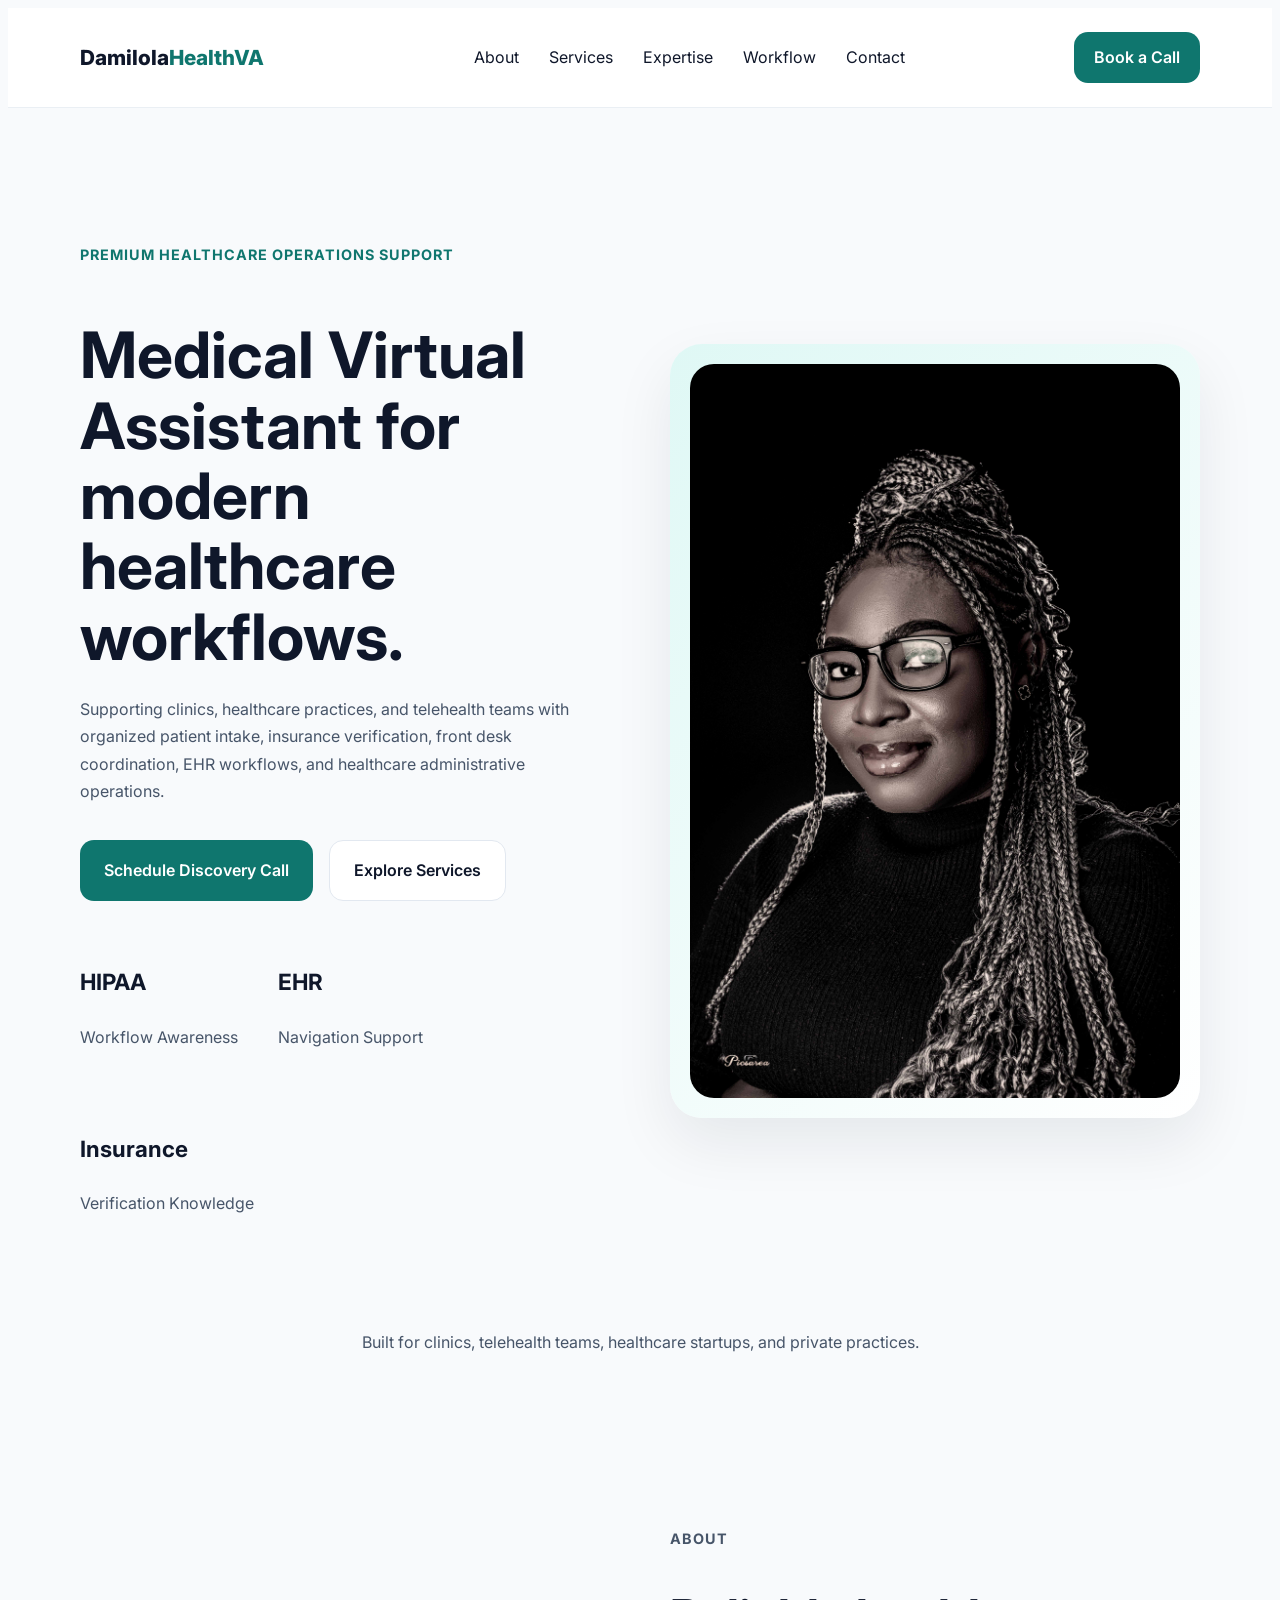
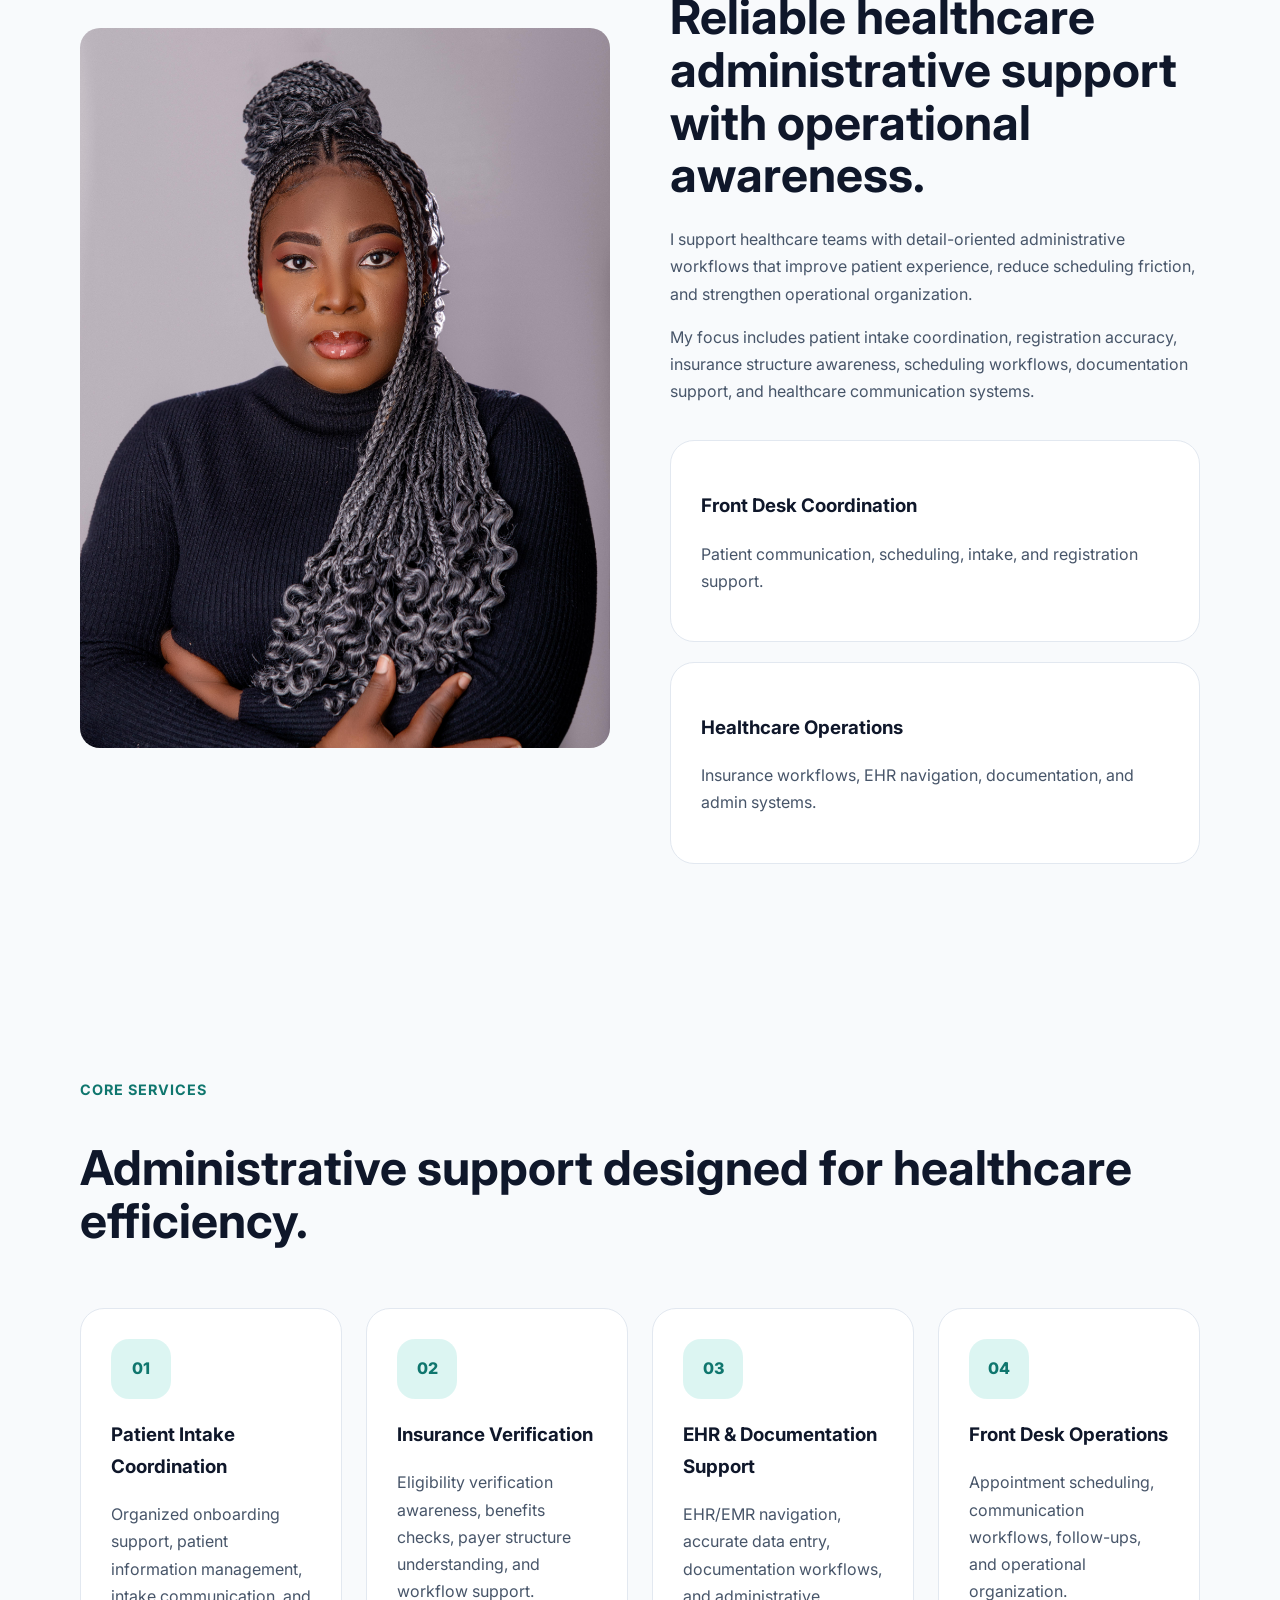
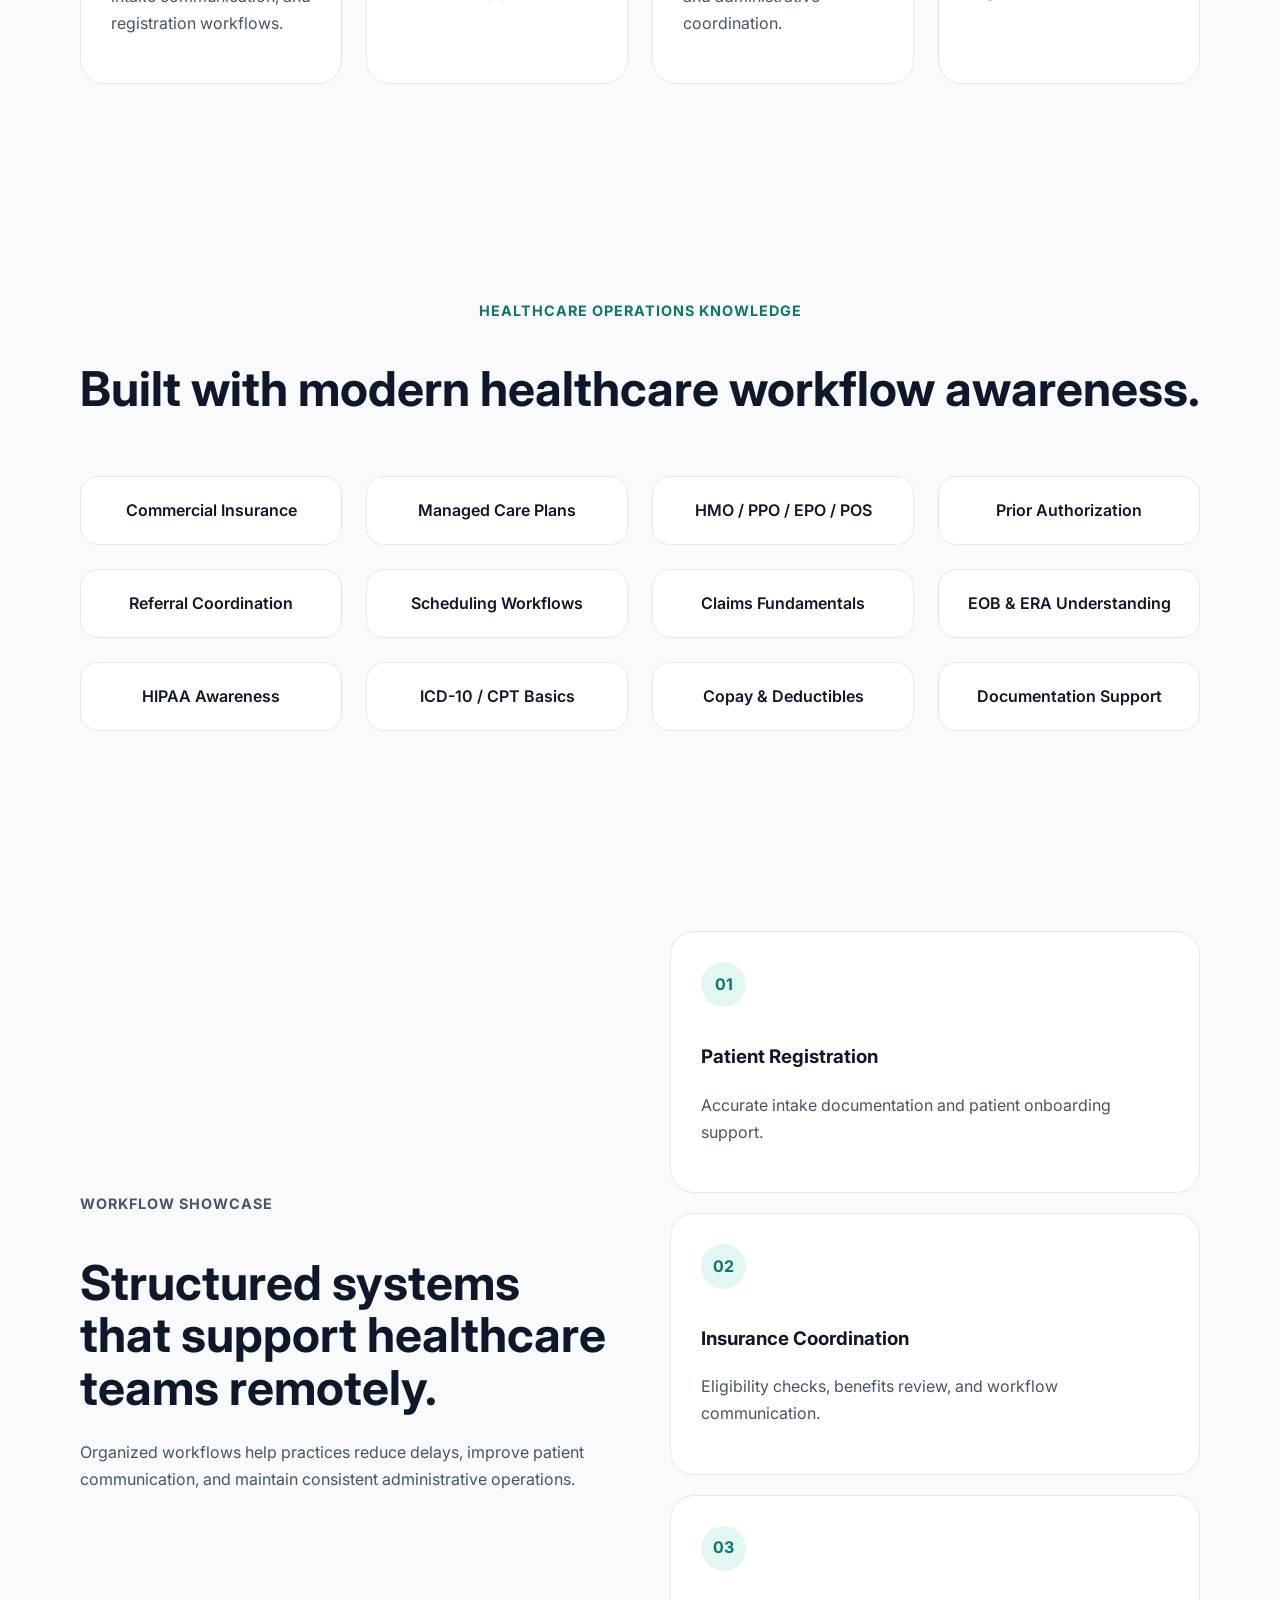
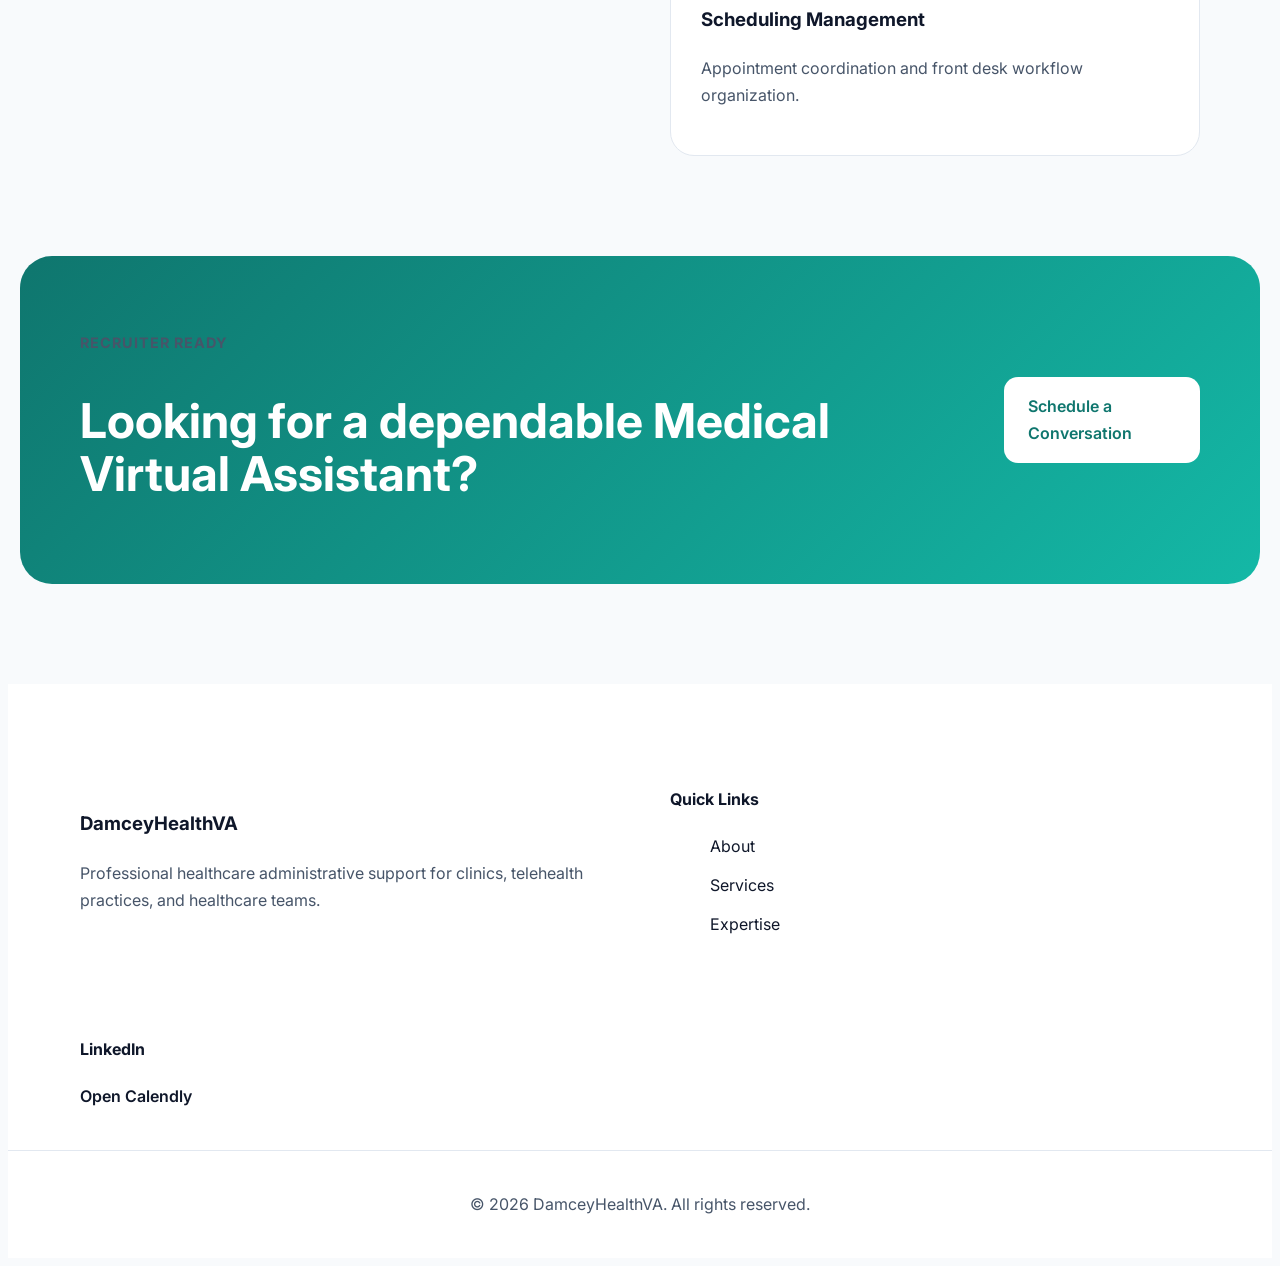
==== commit 5cd8d601: "Html update" ====
--- a/index.html
+++ b/index.html
@@ -71,7 +71,7 @@
 
       <div class="hero-image-wrapper">
         <div class="hero-card">
-          <img src="/images/_PCS6681bw.jpg" alt="Medical Virtual Assistant portrait" class="hero-image" />
+          <img src="images/_PCS6681bw.jpg" alt="Medical Virtual Assistant portrait" class="hero-image" />
         </div>
       </div>
     </div>
@@ -86,7 +86,7 @@
   <section id="about" class="about section-space">
     <div class="container about-grid">
       <div class="about-image-box">
-        <img src="/images/_PCS6643.jpg" alt="Professional healthcare virtual assistant portrait" />
+        <img src="images/_PCS6643.jpg" alt="Professional healthcare virtual assistant portrait" />
       </div>
 
       <div class="about-content">
